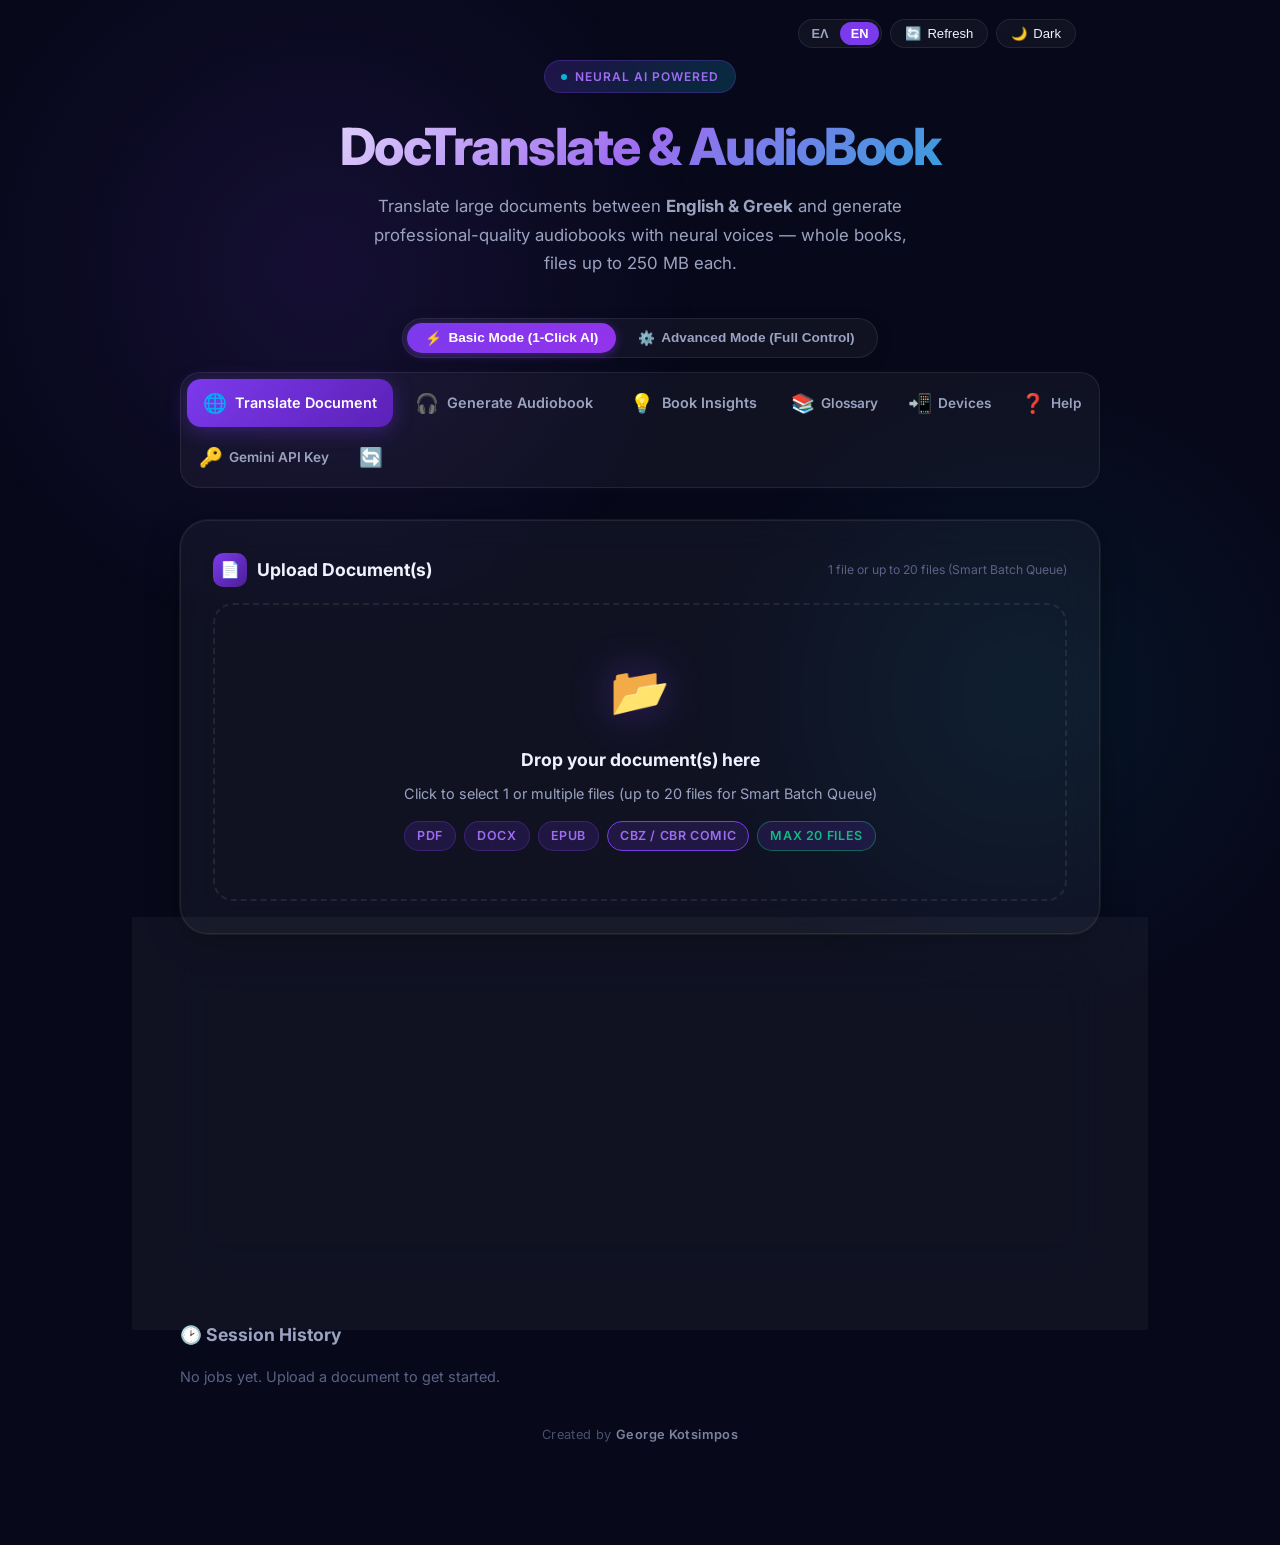
==== frontend/index.html @ 4b9e2f2c "Comics: CBZ/EPUB pages at their scan's own size, so downloads finish A comic's CBZ and EPUB rendered" ====
<!DOCTYPE html>
<html lang="en">
<head>
  <meta charset="UTF-8" />
  <meta name="viewport" content="width=device-width, initial-scale=1.0" />
  <meta name="description" content="Translate PDF, DOCX, and EPUB documents between English and Greek, and generate professional audiobooks with neural AI voices." />
  <title>DocTranslate & AudioBook — English ↔ Greek Document Processor</title>
  <meta http-equiv="Cache-Control" content="no-cache, no-store, must-revalidate" />
  <meta http-equiv="Pragma" content="no-cache" />
  <meta http-equiv="Expires" content="0" />
  <link rel="stylesheet" href="style.css?v=2.17.0" />
  <script src="i18n.js?v=1.8.0"></script>
  <script src="theme.js?v=1.0.0"></script>
  <!-- App icon: SVG for Chrome/Firefox/Edge, PNG/ICO for Safari, apple-touch-icon for the iPhone/iPad home screen -->
  <link rel="icon" href="favicon.ico" sizes="48x48" />
  <link rel="icon" href="icon.svg" type="image/svg+xml" />
  <link rel="icon" href="icon-32.png" type="image/png" sizes="32x32" />
  <link rel="apple-touch-icon" href="apple-touch-icon.png" sizes="180x180" />
  <link rel="manifest" href="manifest.json" />
  <meta name="apple-mobile-web-app-title" content="BookApp" />
  <meta name="application-name" content="BookApp" />
  <meta name="theme-color" content="#7c3aed" />
</head>
<body>

<div class="app-wrapper">

  <!-- ── Signed-in user (only with user accounts, BOOKAPP_AUTH=1) ── -->
  <div class="auth-bar auth-only" id="auth-bar">
    <button type="button" class="theme-toggle-btn" id="auth-account-btn" onclick="openAccountModal()" title="Ο λογαριασμός μου · αλλαγή κωδικού">
      👤 <span id="auth-user-label"></span> <span class="auth-pill" id="auth-role-badge"></span>
    </button>
    <button type="button" class="theme-toggle-btn auth-admin-only" id="auth-users-btn" onclick="openUsersModal()" title="Διαχείριση χρηστών">👥 Χρήστες</button>
    <button type="button" class="theme-toggle-btn" id="auth-logout-btn" onclick="logoutAccount()" title="Αποσύνδεση">🚪 Αποσύνδεση</button>
  </div>

  <!-- ── Hero ── -->
  <header class="hero animate-in" style="position:relative">
    <div style="position:absolute; top:1.2rem; right:1.5rem; display:flex; gap:0.5rem; align-items:center;">
      <div class="lang-switch" role="group" aria-label="Γλώσσα / Language" translate="no">
        <button type="button" data-ui-lang="el" onclick="setUiLanguage('el')" title="Ελληνικά">ΕΛ</button>
        <button type="button" data-ui-lang="en" onclick="setUiLanguage('en')" title="English">EN</button>
      </div>
      <button id="refresh-page-btn" class="theme-toggle-btn" onclick="refreshPageApp()" title="Ανανέωση Σελίδας & Δεδομένων (Refresh)" aria-label="Refresh Page">
        <span id="refresh-icon">🔄</span> <span id="refresh-label">Refresh</span>
      </button>
      <button id="theme-toggle-btn" class="theme-toggle-btn" onclick="toggleTheme()" title="Εναλλαγή Dark / Light Mode" aria-label="Toggle Theme">
        <span id="theme-icon">🌙</span> <span id="theme-label">Theme</span>
      </button>
    </div>
    <div class="hero-badge">
      <span class="hero-badge-dot"></span>
      Neural AI Powered
    </div>
    <h1>DocTranslate &amp; AudioBook</h1>
    <p>Translate large documents between <strong>English &amp; Greek</strong> and generate professional-quality audiobooks with neural voices — whole books, files up to 250 MB each.</p>
  </header>

  <!-- ── Global Mode Switcher: Basic vs Advanced ── -->
  <div style="display:flex; justify-content:center; align-items:center; margin-bottom:14px">
    <div class="mode-toggle-pill" id="mode-toggle-container">
      <button type="button" class="mode-toggle-btn active" id="btn-mode-basic" onclick="setAppMode('basic')" title="Απλή Λειτουργία (1-Click AI Magic)">
        ⚡ <span>Basic Mode (1-Click AI)</span>
      </button>
      <button type="button" class="mode-toggle-btn" id="btn-mode-advanced" onclick="setAppMode('advanced')" title="Προχωρημένη Λειτουργία (Πλήρεις Ρυθμίσεις &amp; Έλεγχος)">
        ⚙️ <span>Advanced Mode (Πλήρης Έλεγχος)</span>
      </button>
    </div>
  </div>

  <!-- ── Tabs ── -->
  <nav class="tab-nav" role="tablist" aria-label="Main navigation">
    <button class="tab-btn active" role="tab" aria-selected="true" aria-controls="tab-translate" id="btn-translate" onclick="switchTab('translate')">
      <span class="tab-icon">🌐</span>
      <span class="tab-label">Translate Document</span>
    </button>
    <button class="tab-btn" role="tab" aria-selected="false" aria-controls="tab-audiobook" id="btn-audiobook" onclick="switchTab('audiobook')">
      <span class="tab-icon">🎧</span>
      <span class="tab-label">Generate Audiobook</span>
    </button>
    <button class="tab-btn" role="tab" aria-selected="false" aria-controls="tab-insights" id="btn-insights" onclick="switchTab('insights')">
      <span class="tab-icon">💡</span>
      <span class="tab-label">Book Insights</span>
    </button>
    <button class="tab-btn tab-btn-tool" id="btn-glossary" onclick="openGlossaryModal()" title="Γλωσσάρι (Glossary)" style="margin-left:auto">
      <span class="tab-icon">📚</span>
      <span class="tab-label">Glossary (Γλωσσάρι)</span>
    </button>
    <button class="tab-btn tab-btn-tool" id="btn-devices" onclick="openDevicesModal()" title="Κατάλογος για εφαρμογές e-reader (OPDS)">
      <span class="tab-icon">📲</span>
      <span class="tab-label">Συσκευές</span>
    </button>
    <button class="tab-btn tab-btn-tool" id="btn-help" onclick="openHelpModal()" title="Οδηγός &amp; συχνές ερωτήσεις">
      <span class="tab-icon">❓</span>
      <span class="tab-label">Βοήθεια</span>
    </button>
    <button class="tab-btn tab-btn-tool auth-admin-only" id="btn-settings" onclick="openApiKeyModal()" title="Ρυθμίσεις & Gemini API Key">
      <span class="tab-icon">🔑</span>
      <span class="tab-label">Gemini API Key</span>
      <span id="nav-gemini-quota-badge" style="display:none; font-size:0.72rem; padding:2px 7px; border-radius:10px; font-weight:600; margin-left:6px"></span>
    </button>
    <button class="tab-btn tab-btn-tool tab-btn-icon-only" id="btn-nav-refresh" onclick="refreshPageApp()" title="Ανανέωση Σελίδας (Refresh)" aria-label="Ανανέωση σελίδας">
      <span class="tab-icon" id="nav-refresh-icon">🔄</span>
      <span class="tab-label">Refresh</span>
    </button>
  </nav>

  <!-- ════════════════════════════════════
       TAB 1: TRANSLATE
       ════════════════════════════════════ -->
  <section id="tab-translate" class="tab-content active" role="tabpanel" aria-labelledby="btn-translate">

    <!-- Global Gemini Quota Banner on Initial Page -->
    <div id="home-gemini-quota-banner" style="display:none; margin-bottom:16px; padding:12px 18px; background:rgba(245,158,11,0.14); border:1.5px solid rgba(245,158,11,0.65); border-radius:12px; font-size:0.88rem; color:var(--text-primary); line-height:1.45; box-shadow:0 3px 12px rgba(245,158,11,0.12)">
      <div style="display:flex; justify-content:space-between; align-items:center; flex-wrap:wrap; gap:10px">
        <div style="display:flex; align-items:center; gap:10px">
          <span style="font-size:1.35rem">⚠️</span>
          <div>
            <strong>Ημερήσιο Όριο Google Gemini (Free Tier Quota):</strong>
            <span id="home-gemini-quota-text">Εξαντλήθηκε το ημερήσιο όριο χρήσης.</span>
          </div>
        </div>
        <button type="button" class="btn btn-sm btn-outline" onclick="openApiKeyModal()" style="border-color:var(--amber); color:var(--amber); font-weight:600; white-space:nowrap; padding:5px 12px">
          🔑 Αλλαγή API Key
        </button>
      </div>
    </div>

    <!-- Smart Resume Banner for Incomplete / Checkpointed Jobs -->
    <div id="smart-resume-banner" style="display:none; margin-bottom:16px; padding:12px 18px; background:linear-gradient(135deg, rgba(16,185,129,0.12), rgba(124,58,237,0.10)); border:1.5px solid var(--emerald); border-radius:12px; font-size:0.88rem; color:var(--text-primary); line-height:1.45; box-shadow:0 3px 12px rgba(16,185,129,0.15)">
      <div style="display:flex; justify-content:space-between; align-items:center; flex-wrap:wrap; gap:10px">
        <div style="display:flex; align-items:center; gap:10px">
          <span style="font-size:1.35rem">📌</span>
          <div>
            <strong>Ημιτελής Εργασία σε Checkpoint:</strong>
            <span id="smart-resume-text">Βρέθηκε εργασία έτοιμη για άμεση συνέχιση.</span>
          </div>
        </div>
        <div style="display:flex; gap:8px; align-items:center">
          <button type="button" class="btn btn-sm btn-primary" id="smart-resume-btn" onclick="executeSmartResume()" style="background:var(--emerald); border:none; font-weight:600; padding:6px 14px; box-shadow:0 2px 8px rgba(16,185,129,0.3)">
            ▶️ Συνέχιση ΤΩΡΑ
          </button>
          <button type="button" class="btn btn-sm btn-icon" onclick="dismissSmartResume()" title="Παράβλεψη" style="opacity:0.7">
            ✕
          </button>
        </div>
      </div>
    </div>

    <!-- Unified Upload & Smart Batch Queue Card -->
    <div class="card animate-in" id="tr-upload-card"
         ondragover="handleDragOver(event, 'tr-upload-card')"
         ondragleave="handleDragLeave(event, 'tr-upload-card')"
         ondrop="handleDrop(event, 'tr-file-input', 'tr')">
      <div style="display:flex; justify-content:space-between; align-items:center; flex-wrap:wrap; gap:8px; margin-bottom:16px">
        <div class="card-title" style="margin:0">
          <span class="card-title-icon">📄</span>
          Upload Document(s)
          <span id="tr-queue-counter" style="display:none; font-size:0.78rem; font-weight:600; padding:3px 10px; border-radius:20px; background:rgba(124,58,237,0.15); color:var(--violet-light); margin-left:8px">0 / 20</span>
        </div>
        <span style="font-size:0.76rem; color:var(--text-muted)">1 αρχείο ή έως 20 αρχεία (Smart Batch Queue)</span>
      </div>

      <div class="upload-zone" id="tr-upload-zone"
           onclick="document.getElementById('tr-file-input').click()"
           role="button" tabindex="0"
           aria-label="Upload one or multiple documents for translation">
        <span class="upload-icon">📂</span>
        <h3>Drop your document(s) here</h3>
        <p>Click to select 1 or multiple files (up to 20 files for Smart Batch Queue)</p>
        <div class="file-types">
          <span class="file-badge">PDF</span>
          <span class="file-badge">DOCX</span>
          <span class="file-badge">EPUB</span>
          <span class="file-badge" style="border-color:var(--violet, #7c3aed); color:var(--violet-light, #a78bfa)">CBZ / CBR COMIC</span>
          <span class="file-badge" style="border-color:rgba(16,185,129,0.45); color:var(--emerald)">MAX 20 FILES</span>
        </div>
        <input type="file" id="tr-file-input" accept=".pdf,.docx,.epub,.cbz,.cbr,.zip" multiple hidden onchange="handleFileSelect(event, 'tr')" />
      </div>

      <div class="selected-file" id="tr-selected-file">
        <span class="file-icon-large" id="tr-file-icon">📄</span>
        <div class="file-info">
          <div class="file-info-name" id="tr-file-name" translate="no">filename.pdf</div>
          <div class="file-info-meta" id="tr-file-meta">Loading...</div>
          <div class="upload-bar" id="tr-upload-bar" style="display:none" role="progressbar" aria-label="Ανέβασμα αρχείου" aria-valuemin="0" aria-valuemax="100"><div class="progress-bar-fill" id="tr-upload-bar-fill" style="width:0%"></div></div>
        </div>
        <button type="button" class="btn-sm btn-outline" id="btn-single-add-more" onclick="document.getElementById('tr-file-input').click()" title="Προσθέστε κι άλλα αρχεία για μαζική μετάφραση (έως 20)" style="border-color:rgba(16,185,129,0.45); color:var(--emerald); white-space:nowrap">
          ➕ Add More
        </button>
        <button class="remove-file-btn" onclick="removeFile('tr')" aria-label="Remove file">✕</button>
      </div>
      <div id="tr-genre-hint" class="genre-badge-hint" style="display:none"></div>
      <div id="tr-scan-choice" class="scan-choice" style="display:none">
        <div class="scan-choice-title">🖨️ Σκαναρισμένο PDF (μόνο εικόνες σελίδων). Τι περιέχει;</div>
        <div class="scan-choice-options" role="radiogroup" aria-label="Τι περιέχει το σκαναρισμένο PDF">
          <button type="button" class="format-btn" id="scan-kind-book" role="radio" aria-checked="false" onclick="chooseScanKind('book')">
            <span class="format-icon">📖</span>
            <span class="format-label">Βιβλίο</span>
            <span class="format-desc">Πρώτα διαβάζεται το κείμενο, μετά μεταφράζεται</span>
          </button>
          <button type="button" class="format-btn" id="scan-kind-comic" role="radio" aria-checked="false" onclick="chooseScanKind('comic')">
            <span class="format-icon">🎨</span>
            <span class="format-label">Κόμικ</span>
            <span class="format-desc">Η μετάφραση γράφεται πάνω στις σελίδες</span>
          </button>
        </div>
        <div class="scan-choice-hint" id="tr-scan-hint-book">Το Gemini Vision διαβάζει κάθε σελίδα μία φορά (1 αίτημα ανά σελίδα, σε ελαφρύ μοντέλο) και μετά το κείμενο μεταφράζεται όπως ενός ψηφιακού βιβλίου. Το κείμενο που διαβάστηκε χρησιμεύει και για ηχοβιβλίο και Book Insights. Χρειάζεται κλειδί Gemini.</div>
        <div class="scan-choice-hint" id="tr-scan-hint-comic">Το Gemini Vision διαβάζει τα μπαλόνια κάθε σελίδας και η μετάφραση γράφεται πάνω στην εικόνα. Χρειάζεται κλειδί Gemini.</div>
      </div>
      <div id="tr-batch-upload" class="batch-upload-status" style="display:none" aria-live="polite">
        <div class="file-info-meta" id="tr-batch-upload-text"></div>
        <div class="upload-bar" role="progressbar" aria-label="Ανέβασμα αρχείων" aria-valuemin="0" aria-valuemax="100"><div class="progress-bar-fill" id="tr-batch-upload-fill" style="width:0%"></div></div>
      </div>

      <!-- Embedded Smart Batch Queue (shown automatically when 2+ files are selected or queue has items) -->
      <div id="tr-queue-card" style="display:none; margin-top:4px; padding-top:4px">
        <div id="queue-quota-warning-banner" style="display:none; margin-bottom:12px; padding:12px 16px; background:rgba(245,158,11,0.14); border:1.5px solid rgba(245,158,11,0.6); border-radius:10px; font-size:0.86rem; color:var(--text-primary); line-height:1.45; box-shadow:0 2px 8px rgba(245,158,11,0.1)">
          <div style="display:flex; justify-content:space-between; align-items:center; flex-wrap:wrap; gap:8px">
            <div>
              <span style="font-size:1.1rem; margin-right:4px">⚠️</span>
              <strong>Ημερήσιο Όριο Gemini (Free Tier):</strong>
              <span id="queue-quota-warning-text"></span>
            </div>
            <button type="button" class="btn btn-sm btn-outline" onclick="openApiKeyModal()" style="border-color:var(--amber); color:var(--amber); white-space:nowrap; padding:4px 10px; font-size:0.8rem">
              🔑 Αλλαγή API Key
            </button>
          </div>
        </div>
        <div style="display:flex; justify-content:space-between; align-items:center; flex-wrap:wrap; gap:10px; margin-bottom:10px; padding:8px 12px; background:rgba(124,58,237,0.08); border:1px solid rgba(124,58,237,0.25); border-radius:10px">
          <div style="font-size:0.82rem; color:var(--text-secondary)">
            📋 <strong>Smart Batch Queue:</strong> Οι ρυθμίσεις από κάτω εφαρμόζονται σε όλα τα αρχεία σε αναμονή (με αυτόματη προστασία για Comics).
          </div>
          <label style="display:inline-flex; align-items:center; gap:8px; cursor:pointer; font-size:0.82rem; color:var(--text-primary); white-space:nowrap">
            <input type="checkbox" id="queue-auto-start-toggle" onchange="toggleQueueAutoStart()" style="width:15px; height:15px; accent-color:var(--emerald)" />
            <span>⚡ Auto-Start</span>
          </label>
          <div id="queue-auto-start-note" class="queue-auto-start-note" style="display:none">
            🔒 <strong>Το Auto-Start είναι κλειδωμένο</strong>, επειδή η ουρά έχει μαζί βιβλία και comics: ελέγξτε τις ρυθμίσεις από κάτω και πατήστε <strong>▶️ Start Batch Translation</strong>.
          </div>
        </div>

        <div id="tr-queue-list" class="queue-list"></div>

        <div style="display:flex; gap:10px; margin-top:14px; flex-wrap:wrap; align-items:center">
          <button type="button" class="btn btn-secondary" id="btn-queue-pause" onclick="pauseBatchQueue()" style="display:none; padding:10px 16px; font-size:0.88rem; border-color:var(--amber); color:var(--amber)">
            ⏸️ Pause Queue
          </button>
          <button type="button" class="btn btn-secondary" id="btn-queue-add-more" onclick="document.getElementById('tr-file-input').click()" style="padding:10px 16px; font-size:0.88rem">
            ➕ Add More Files
          </button>
          <a class="btn btn-secondary" id="btn-queue-download-all" href="#" aria-disabled="true" tabindex="-1" onclick="if (this.getAttribute('aria-disabled') === 'true') { event.preventDefault(); return false; }" style="display:none; padding:10px 16px; font-size:0.88rem; border-color:var(--emerald); color:var(--emerald); text-decoration:none">
            📦 Download All (ZIP)
          </a>
          <button type="button" class="btn btn-secondary" id="btn-queue-clear" onclick="clearBatchQueue()" style="margin-left:auto; padding:10px 14px; font-size:0.85rem; color:var(--rose); border-color:rgba(244,63,94,0.35)">
            🗑️ Clear Queue
          </button>
        </div>
      </div>
    </div>

    <!-- Options Card -->
    <div class="card animate-in">
      <div class="card-title">
        <span class="card-title-icon">⚙️</span>
        Translation Settings
      </div>

      <!-- Basic Mode AI Assistant Badge / Quick Banner -->
      <div id="tr-basic-helper-card" class="mode-basic-only" style="margin-bottom:16px; padding:14px 18px; background:linear-gradient(135deg, rgba(124,58,237,0.12), rgba(16,185,129,0.08)); border:1.5px solid rgba(124,58,237,0.35); border-radius:12px; font-size:0.88rem; line-height:1.5">
        <div style="display:flex; align-items:center; gap:10px; margin-bottom:6px">
          <span style="font-size:1.3rem">⚡</span>
          <strong style="color:var(--text-primary); font-size:0.95rem">Απλή Λειτουργία (1-Click AI Translation)</strong>
        </div>
        <div style="color:var(--text-secondary); font-size:0.84rem">
          • <strong>Αυτόματη Ανίχνευση:</strong> Αγγλικά ⇄ Ελληνικά, αυτόματο ταίριασμα μορφής (PDF, DOCX, EPUB, Comic).<br/>
          • <strong>Ενεργό AI:</strong> Αυτόματη λογοτεχνική επιμέλεια ροής &amp; διαλόγων με το Multi-Key Pool (έως 8 κλειδιά).<br/>
          • <strong>1-Click Έναρξη:</strong> Απλά ανεβάστε το αρχείο σας και πατήστε το κουμπί!
        </div>
      </div>

      <div class="form-group mode-advanced-only">
        <label class="form-label">Translation Direction</label>
        <div class="lang-direction">
          <div class="lang-chip" id="tr-source-display">🇬🇧 English</div>
          <button class="lang-swap-btn" onclick="swapLangs()" title="Swap languages" aria-label="Swap source and target languages">⇄</button>
          <div class="lang-chip" id="tr-target-display">🇬🇷 Greek</div>
        </div>
        <input type="hidden" id="tr-source-lang" value="english" />
        <input type="hidden" id="tr-target-lang" value="greek" />
      </div>

      <div class="form-group mode-advanced-only">
        <label class="form-label" style="display:flex; justify-content:space-between; align-items:center">
          <span>Output Format</span>
          <span id="tr-format-badge-note" style="font-size:0.75rem; color:var(--text-muted); text-transform:none; font-weight:normal"></span>
        </label>
        <div class="format-selector" id="tr-format-selector">
          <button class="format-btn active" data-format="txt" onclick="selectFormat('txt', this, true)" id="fmt-txt">
            <span class="format-icon">📄</span>
            <span class="format-label">TXT</span>
            <span class="format-desc">Plain text</span>
          </button>
          <button class="format-btn" data-format="docx" onclick="selectFormat('docx', this, true)" id="fmt-docx">
            <span class="format-icon">📘</span>
            <span class="format-label">DOCX</span>
            <span class="format-desc">Word document</span>
          </button>
          <button class="format-btn" data-format="pdf" onclick="selectFormat('pdf', this, true)" id="fmt-pdf">
            <span class="format-icon">📕</span>
            <span class="format-label">PDF</span>
            <span class="format-desc">PDF file</span>
          </button>
          <button class="format-btn" data-format="epub" onclick="selectFormat('epub', this, true)" id="fmt-epub">
            <span class="format-icon">📗</span>
            <span class="format-label">EPUB</span>
            <span class="format-desc">E-book</span>
          </button>
          <button class="format-btn" data-format="cbz" onclick="selectFormat('cbz', this, true)" id="fmt-cbz">
            <span class="format-icon">📦</span>
            <span class="format-label">CBZ</span>
            <span class="format-desc">Comic Archive</span>
          </button>
          <button class="format-btn" data-format="cbr" onclick="selectFormat('cbr', this, true)" id="fmt-cbr">
            <span class="format-icon">🗂️</span>
            <span class="format-label">CBR</span>
            <span class="format-desc">Comic (RAR)</span>
          </button>
        </div>
        <div id="comic-format-hint" style="display:none; font-size:0.8rem; color:var(--amber); margin-top:8px; padding:8px 12px; background:rgba(245,158,11,0.08); border:1px solid rgba(245,158,11,0.25); border-radius:6px; align-items:center; gap:8px">
          <span>💡 <strong>Graphic Novel mode:</strong> Τα formats TXT &amp; DOCX είναι απενεργοποιημένα επειδή διατηρούνται ανέπαφες οι εικόνες και τα μπαλόνια. Επιλέξτε <strong>PDF, CBZ, CBR ή EPUB</strong>.</span>
        </div>
        <input type="hidden" id="tr-output-format" value="pdf" />
      </div>

      <div class="form-group mode-advanced-only">
        <label class="form-label">Document Layout Style</label>
        <div class="format-selector" id="tr-layout-selector" style="grid-template-columns: repeat(3, 1fr)">
          <button class="format-btn active" data-layout="standard" onclick="selectLayout('standard', this)" id="layout-standard">
            <span class="format-icon">📄</span>
            <span class="format-label">Standard / Έγγραφο</span>
            <span class="format-desc">A4 · Διατήρηση σελίδων</span>
          </button>
          <button class="format-btn" data-layout="literature" onclick="selectLayout('literature', this)" id="layout-literature">
            <span class="format-icon">📚</span>
            <span class="format-label">Λογοτεχνικό / E-Reader</span>
            <span class="format-desc">Κεφάλαια, Εσοχές, Serif</span>
          </button>
          <button class="format-btn" data-layout="comic" onclick="selectLayout('comic', this)" id="layout-comic">
            <span class="format-icon">🎨</span>
            <span class="format-label">Graphic Novel / Comic</span>
            <span class="format-desc">Εικόνες αναλλοίωτες · Μπαλόνια</span>
          </button>
        </div>
        <input type="hidden" id="tr-layout-mode" value="standard" />
      </div>

      <div class="form-group mode-advanced-only" id="tr-reading-dir-group" style="display:none; margin-top:8px">
        <label class="form-label">Reading Direction (Φορά Ανάγνωσης Graphic Novel / Manga)</label>
        <div style="display:flex; gap:16px; margin-top:4px">
          <label style="display:flex; align-items:center; gap:8px; cursor:pointer; font-size:0.88rem">
            <input type="radio" name="tr-reading-dir" value="ltr" checked /> Standard (Left-to-Right ➡️)
          </label>
          <label style="display:flex; align-items:center; gap:8px; cursor:pointer; font-size:0.88rem">
            <input type="radio" name="tr-reading-dir" value="rtl" /> Manga (Right-to-Left ⬅️)
          </label>
        </div>
      </div>

      <!-- Book Cover Image Section -->
      <div class="form-group mode-advanced-only" id="tr-cover-group" style="display:none; margin-top:14px; padding:12px; background:rgba(255,255,255,0.02); border:1px dashed var(--border); border-radius:10px">
        <div style="display:flex; align-items:center; justify-content:space-between; margin-bottom:8px">
          <label class="form-label" style="margin:0; display:flex; align-items:center; gap:6px">
            🎨 <span>Εξώφυλλο Βιβλίου (Book Cover Image)</span>
          </label>
          <span style="font-size:0.75rem; color:var(--text-muted)">PDF / EPUB / DOCX</span>
        </div>
        <div id="tr-cover-preview-box" style="display:flex; align-items:center; gap:12px">
          <div id="tr-cover-thumb-container" style="display:none; position:relative">
            <img id="tr-cover-thumb" src="" alt="Cover thumbnail" style="width:54px; height:76px; object-fit:cover; border-radius:4px; box-shadow:0 2px 8px rgba(0,0,0,0.5); border:1px solid var(--border)" />
          </div>
          <div style="flex:1">
            <div id="tr-cover-status" style="font-size:0.85rem; color:var(--text-muted); margin-bottom:6px">
              Δεν έχει οριστεί εξώφυλλο. Μπορείτε να ανεβάσετε οποιαδήποτε εικόνα (JPG, PNG, WebP).
            </div>
            <div style="display:flex; gap:8px; flex-wrap:wrap">
              <button type="button" class="btn-sm btn-outline" onclick="document.getElementById('tr-cover-input').click()" style="display:inline-flex; align-items:center; gap:6px">
                📷 Ανέβασμα Εξωφύλλου (Upload Cover)
              </button>
              <button type="button" class="btn-sm btn-outline" id="tr-cover-remove-btn" onclick="removeCoverImage()" style="display:none; color:var(--rose)">
                ✕ Αφαίρεση (Remove)
              </button>
            </div>
          </div>
        </div>
        <input type="file" id="tr-cover-input" accept="image/jpeg,image/png,image/webp" hidden onchange="handleCoverUpload(event)" />
      </div>

      <div class="form-group mode-advanced-only" style="margin-top:14px">
        <label style="display:flex; align-items:center; gap:10px; cursor:pointer; flex-wrap:wrap">
          <input type="checkbox" id="tr-ai-polish" onchange="onAiPolishToggle()" style="width:18px;height:18px;accent-color:var(--violet)" />
          <span style="font-size:0.9rem">✨ <strong>AI Polish (Gemini)</strong> — Επιμέλεια λογοτεχνικής ροής & διαλόγων μπαλονιών</span>
          <span id="tr-ai-polish-quota-tag" style="display:none; color:var(--amber); font-size:0.78rem; font-weight:600; padding:2px 8px; border-radius:6px; background:rgba(245,158,11,0.15); border:1px solid rgba(245,158,11,0.4)">⚠️ Όριο Quota</span>
        </label>
        <span style="font-size:0.75rem; color:var(--text-muted); margin-left:28px; display:block; margin-top:2px">
          Στα Graphic Novels / Comics βελτιστοποιεί τις ατάκες ώστε να χωρούν στα μπαλόνια με φυσικό, ζωντανό προφορικό λόγο.
        </span>
      </div>

      <div class="form-group mode-advanced-only" style="margin-top:10px">
        <label style="display:flex; align-items:center; gap:10px; cursor:pointer; flex-wrap:wrap">
          <input type="checkbox" id="tr-max-quality" onchange="onMaxQualityToggle()" style="width:18px;height:18px;accent-color:var(--violet)" />
          <span style="font-size:0.9rem">🏆 <strong>Μέγιστη ποιότητα</strong> — 2ο πέρασμα AI: αναθεώρηση της μετάφρασης με το πρωτότυπο</span>
        </label>
        <span style="font-size:0.75rem; color:var(--text-muted); margin-left:28px; display:block; margin-top:2px">
          Όπως ο δεύτερος επιμελητής σε εκδοτικό οίκο: συγκρίνει κάθε πρόταση με το πρωτότυπο και διορθώνει λάθη νοήματος, παραλείψεις, συμφωνίες και λεξιλόγιο. Απαιτεί AI Polish.
        </span>
        <div id="tr-max-quality-warning" role="alert" style="display:none; margin:8px 0 0 28px; padding:10px 12px; background:rgba(245,158,11,0.14); border:1.5px solid rgba(245,158,11,0.6); border-radius:10px; font-size:0.8rem; line-height:1.45"></div>
      </div>

      <div class="form-group mode-advanced-only" style="margin-top:10px">
        <label style="display:flex; align-items:center; gap:10px; cursor:pointer; flex-wrap:wrap">
          <input type="checkbox" id="tr-final-refinement" class="final-refinement-toggle" checked onchange="setFinalRefinementEnabled(this.checked)" style="width:18px;height:18px;accent-color:var(--emerald)" />
          <span style="font-size:0.9rem">🔍 <strong>Τελικός Αυτόματος Έλεγχος Ποιότητας</strong> — Final Output Refinement</span>
        </label>
        <span style="font-size:0.75rem; color:var(--text-muted); margin-left:28px; display:block; margin-top:2px">
          Τοπικός έλεγχος &amp; ασφαλείς διορθώσεις στο τέλος κάθε μετάφρασης/ηχητικού βιβλίου (χωρίς κατανάλωση API).
        </span>
      </div>


      <!-- Gemini Quota Limit Behavior Option -->
      <div class="form-group mode-advanced-only" style="margin-top:12px; padding:12px 14px; background:rgba(255,255,255,0.02); border:1.5px solid var(--border); border-radius:10px">
        <label class="form-label" style="display:flex; justify-content:space-between; align-items:center; margin-bottom:8px">
          <span>⚡ Σε εξάντληση ορίου Gemini (On Quota Limit)</span>
          <span style="font-size:0.75rem; color:var(--text-muted)">Προεπιλογή: Αναμονή για επαναφορά (χωρίς API Key: Δωρεάν Μοντέλο)</span>
        </label>
        <div style="display:flex; gap:16px; flex-wrap:wrap">
          <label style="display:flex; align-items:center; gap:8px; cursor:pointer; font-size:0.86rem">
            <input type="radio" name="tr-quota-behavior" value="wait" checked onchange="onQuotaBehaviorChange('tr')" />
            <span>⏳ <strong>Αναμονή για επαναφορά (Wait for Reset)</strong></span>
          </label>
          <label style="display:flex; align-items:center; gap:8px; cursor:pointer; font-size:0.86rem">
            <input type="radio" name="tr-quota-behavior" value="fallback" onchange="onQuotaBehaviorChange('tr')" />
            <span>🔄 <strong>Αυτόματη μετάβαση σε Δωρεάν Μοντέλο (Auto-Fallback)</strong></span>
          </label>
        </div>
        <div id="tr-quota-behavior-desc" style="font-size:0.75rem; color:var(--text-muted); margin-top:6px; line-height:1.4">
          ⏳ <em>Αναμονή:</em> Εάν εξαντληθεί το ημερήσιο όριο, η εργασία σταματά με ασφάλεια στο checkpoint και περιμένει τον ζωντανό χρονοδιακόπτη ή νέο API Key (διατηρεί 100% την ποιότητα Gemini).
        </div>
      </div>

      <div class="info-box mode-advanced-only">
        <span class="info-box-icon">ℹ️</span>
        <span>Free translation tries Google, then MyMemory (a small daily limit). Google often refuses: a free Gemini key is then needed and used automatically. Large documents (500+ pages) may take 10–60+ minutes. Progress is shown in real time.</span>
      </div>

      <div id="tr-estimate" class="estimate-line" style="display:none" aria-live="polite"></div>

      <div id="tr-sample-row" class="sample-row" style="display:none">
        <span class="sample-title">🧪 Δείγμα πρώτα:</span>
        <label class="sample-field"><span id="tr-sample-unit">σελίδες</span>
          <input type="number" id="tr-sample-from" class="sample-input" min="1" value="1" inputmode="numeric" aria-label="Πρώτη σελίδα του δείγματος" onchange="onSampleRangeChange()" />
        </label>
        <label class="sample-field">έως
          <input type="number" id="tr-sample-to" class="sample-input" min="1" value="10" inputmode="numeric" aria-label="Τελευταία σελίδα του δείγματος" onchange="onSampleRangeChange()" />
        </label>
        <button type="button" class="btn-sm btn-outline" id="tr-sample-btn" onclick="startSampleTranslation()" disabled>🧪 Μετάφραση δείγματος</button>
        <span class="sample-hint">Μεταφράζονται μόνο αυτές οι σελίδες, για να δείτε ύφος και ποιότητα πριν από ολόκληρο το βιβλίο.</span>
      </div>

      <div style="display:flex; gap:12px; margin-top:16px; flex-wrap:wrap">
        <button class="btn btn-primary" id="tr-start-btn" onclick="startTranslation()" disabled style="flex:1; min-width:190px">
          🌐 Start Translation
        </button>
        <button class="btn btn-secondary mode-advanced-only" id="tr-direct-polish-btn" onclick="openDirectPolishModal()" disabled style="flex:1; min-width:190px; border-color:var(--violet); color:var(--violet); font-weight:600; display:inline-flex; align-items:center; justify-content:center; gap:8px">
          ✨ AI Polish (Χωρίς Μετάφραση)
        </button>
      </div>
      <div class="mode-advanced-only" style="text-align:center; margin-top:12px">
        <button type="button" id="tr-direct-editor-btn" class="btn-text" onclick="openDirectEditor()" style="color:var(--text-secondary); font-size:0.85rem; text-decoration:underline; background:none; border:none; cursor:pointer">
          ✏️ Ή ανοίξτε τον Editor για επικόλληση / απευθείας έλεγχο κειμένου (Paste / Write Directly)
        </button>
      </div>
    </div>

    <!-- Progress Card -->
    <div class="card" id="tr-progress-card" style="display:none">
      <div class="card-title">
        <span class="card-title-icon">⏳</span>
        <span>Translation Progress</span>
        <span class="status-badge status-running" id="tr-status-badge" style="margin-left:auto">
          <span class="status-dot"></span> Running
        </span>
      </div>

      <div id="tr-quota-warning-banner" style="display:none; margin-bottom:14px; padding:12px 16px; background:rgba(245,158,11,0.14); border:1.5px solid rgba(245,158,11,0.6); border-radius:10px; font-size:0.86rem; color:var(--text-primary); line-height:1.45">
        <div>
          <span style="font-size:1.1rem; margin-right:4px">⚠️</span>
          <strong>Ημερήσιο Όριο Gemini (Free Tier):</strong>
          <span id="tr-quota-warning-text"></span>
        </div>
      </div>

      <div class="progress-header" style="display:flex; justify-content:space-between; align-items:center; flex-wrap:wrap; gap:8px">
        <div style="display:flex; align-items:center; gap:8px">
          <span class="progress-label" id="tr-progress-step">Starting...</span>
          <span id="tr-engine-badge" class="engine-pill engine-gemini" style="display:none">✨ Gemini Flash</span>
        </div>
        <div style="display:flex; align-items:center; gap:10px">
          <span id="tr-progress-eta" class="progress-eta" style="display:none"></span>
          <span class="progress-pct" id="tr-progress-pct">0%</span>
        </div>
      </div>
      <div class="progress-bar-track">
        <div class="progress-bar-fill shimmer" id="tr-progress-bar" style="width:0%"></div>
      </div>
      <p class="progress-step" id="tr-progress-detail"></p>
      <div style="display:flex; justify-content:space-between; align-items:center; flex-wrap:wrap; gap:10px; margin-top:14px">
        <div style="display:flex; gap:8px; align-items:center; flex-wrap:wrap">
          <button type="button" class="btn btn-sm btn-outline" id="tr-quota-key-btn" onclick="openApiKeyModal()" style="display:none; border-color:var(--amber); color:var(--amber); font-weight:600; padding:6px 12px">
            🔑 Αλλαγή API Key
          </button>
          <button type="button" class="btn btn-sm btn-primary" id="tr-resume-btn" onclick="resumeTranslation('tr')" style="display:none; background:var(--emerald, #10b981); border:none; font-weight:600; padding:6px 14px; box-shadow:0 2px 10px rgba(16,185,129,0.35)">
            ▶️ Συνέχιση Μετάφρασης (Resume)
          </button>
        </div>
        <button class="btn btn-secondary btn-sm" id="tr-cancel-btn" onclick="cancelJob('tr')" style="border-color:var(--rose, #f43f5e); color:var(--rose, #f43f5e); display:inline-flex; align-items:center; gap:6px">
          🛑 Cancel Translation
        </button>
      </div>
    </div>

    <!-- Result Card -->
    <div class="result-card" id="tr-result-card">
      <div style="font-size:3rem; margin-bottom:12px">✅</div>
      <h3>Translation Complete!</h3>
      <p id="tr-result-meta">Your document has been translated successfully.</p>
      <div id="tr-sample-done" class="sample-done" style="display:none">
        <span id="tr-sample-done-text"></span>
        <button type="button" class="btn-sm btn-primary" onclick="startFullAfterSample()">🌐 Μετάφραση ολόκληρου του βιβλίου</button>
      </div>
      <div id="tr-result-quota-notice" style="display:none; margin:12px auto; max-width:640px; padding:10px 16px; background:rgba(245,158,11,0.12); border:1px solid rgba(245,158,11,0.5); border-radius:10px; font-size:0.85rem; color:var(--text-primary); text-align:left; line-height:1.4">
        ⚠️ <strong>Ειδοποίηση Ορίου Gemini:</strong> <span id="tr-result-quota-text"></span>
      </div>
      <div style="display:flex; gap:12px; justify-content:center; flex-wrap:wrap; margin-top:16px; align-items:center">
        <a class="btn btn-download" href="#" onclick="downloadOutput('tr'); return false;" id="tr-download-btn">
          ⬇️ Download <span id="tr-format-label">PDF</span>
        </a>
        <div style="display:inline-flex; gap:6px; align-items:center; flex-wrap:wrap" id="tr-quick-download-formats">
          <button type="button" class="btn btn-outline" onclick="downloadOutput('tr', 'pdf')" title="Κατέβασμα ως PDF" style="font-size:0.82rem; padding:6px 12px; font-weight:600; border-color:rgba(239,68,68,0.4); color:var(--rose)">📄 PDF</button>
          <button type="button" class="btn btn-outline" onclick="downloadOutput('tr', 'docx')" title="Κατέβασμα ως Word DOCX" style="font-size:0.82rem; padding:6px 12px; font-weight:600; border-color:rgba(59,130,246,0.4); color:var(--blue)">📝 DOCX</button>
          <button type="button" class="btn btn-outline" onclick="downloadOutput('tr', 'epub')" title="Κατέβασμα ως EPUB e-book" style="font-size:0.82rem; padding:6px 12px; font-weight:600; border-color:rgba(16,185,129,0.4); color:var(--emerald)">📱 EPUB</button>
          <button type="button" class="btn btn-outline" onclick="downloadOutput('tr', 'txt')" title="Κατέβασμα ως Plain Text" style="font-size:0.82rem; padding:6px 12px; font-weight:600; border-color:rgba(124,58,237,0.4); color:var(--violet)">📃 TXT</button>
          <button type="button" class="btn btn-outline" id="tr-bilingual-btn" onclick="downloadBilingual()" title="Πρωτότυπο και μετάφραση μαζί, παράγραφο προς παράγραφο (PDF, DOCX ή EPUB)" style="font-size:0.82rem; padding:6px 12px; font-weight:600; border-color:rgba(245,158,11,0.5); color:var(--amber)">🔀 Δίγλωσσο</button>
        </div>
        <button class="btn btn-outline" onclick="copyTranslatedText()" id="tr-copy-btn" style="display:inline-flex; align-items:center; gap:8px; border-color:var(--violet); color:var(--violet); font-weight:600">
          📋 Αντιγραφή Κειμένου
        </button>
        <button class="btn btn-outline" onclick="openReaderModal()" id="tr-read-now-btn" style="display:inline-flex; align-items:center; gap:8px; border-color:var(--emerald); color:var(--emerald); font-weight:600">
          📖 Διαβάστε Τώρα (Reader)
        </button>
        <button class="btn btn-secondary" onclick="openEditor()" id="tr-edit-btn" style="display:inline-flex; align-items:center; gap:8px">
          ✏️ Review &amp; Edit (Έλεγχος)
        </button>
        <button class="btn btn-secondary" onclick="openAiPolishModal('polish')" id="tr-polish-btn" style="display:inline-flex; align-items:center; gap:8px; border-color:var(--violet)">
          ✨ AI Polish (Gemini)
        </button>
        <div class="audio-convert-group" style="display:inline-flex; align-items:center; gap:6px">
          <select id="tr-audio-lang" class="form-select-sm" aria-label="Audiobook language" title="Choose audiobook language">
            <option value="english">🇬🇧 English</option>
            <option value="greek">🇬🇷 Greek</option>
          </select>
          <button class="btn btn-secondary" onclick="sendToAudiobook()" id="tr-to-audio-btn" style="display:inline-flex; align-items:center; gap:8px">
            🎧 Convert to Audiobook
          </button>
        </div>
      </div>
    </div>

    <!-- Editor Card (Review & Edit Translation) -->
    <div class="card editor-card" id="tr-editor-card" style="display:none; margin-top:20px">
      <div class="editor-header">
        <div class="editor-title">
          <span class="card-title-icon">✏️</span>
          <span>Review &amp; Edit Translation (Έλεγχος &amp; Διόρθωση)</span>
        </div>
        <div class="editor-actions">
          <button class="btn-sm btn-outline" onclick="toggleFindReplace()" id="btn-toggle-find">🔍 Find &amp; Replace</button>
          <button class="btn-sm btn-ai" onclick="openAiPolishModal('polish')">✨ AI Polish</button>
          <button class="btn-sm btn-primary" onclick="saveEditorText()" id="btn-save-editor">💾 Save &amp; Update Files</button>
          <button class="btn-sm btn-icon" onclick="closeEditor()" title="Close Editor">✕</button>
        </div>
      </div>

      <!-- Find & Replace Toolbar -->
      <div class="find-replace-bar" id="find-replace-bar" style="display:none">
        <input type="text" id="find-input" class="form-input-sm" placeholder="Find text..." />
        <input type="text" id="replace-input" class="form-input-sm" placeholder="Replace with..." />
        <button class="btn-sm btn-outline" onclick="applyReplace(false)">Replace</button>
        <button class="btn-sm btn-primary" onclick="applyReplace(true)">Replace All</button>
      </div>

      <!-- Editor Panes -->
      <div class="editor-view-toggle">
        <div style="display:flex; gap:6px; align-items:center">
          <button class="view-btn active" id="btn-view-split" onclick="setEditorView('split')">Split View (Original ↔ Translation)</button>
          <button class="view-btn" id="btn-view-full" onclick="setEditorView('full')">Full Editor</button>
          <span class="editor-dirty-badge" id="editor-dirty-badge">● Unsaved</span>
        </div>
        <span class="editor-stats" id="editor-stats">0 words · 0 characters</span>
      </div>

      <div class="editor-grid" id="editor-grid">
        <div class="editor-pane" id="editor-orig-pane">
          <label class="editor-label">Original Document Text (Read-Only)</label>
          <textarea id="editor-original-text" class="editor-textarea" readonly placeholder="Original text will appear here..."></textarea>
        </div>
        <div class="editor-pane" id="editor-trans-pane">
          <label class="editor-label">Editable Translated Text (Επεξεργασία Μετάφρασης)</label>
          <textarea id="editor-translated-text" class="editor-textarea" oninput="markEditorDirty(); updateEditorStats()" placeholder="Translated text will appear here..."></textarea>
        </div>
      </div>
    </div>

    <!-- Error Card -->
    <div class="error-card" id="tr-error-card">
      <div style="display:flex; justify-content:space-between; align-items:flex-start; flex-wrap:wrap; gap:10px">
        <div style="flex:1; min-width:240px">
          ❌ <strong>Error:</strong> <span id="tr-error-msg"></span>
        </div>
        <div id="tr-error-quota-actions" style="display:none; gap:8px; align-items:center; flex-wrap:wrap">
          <button type="button" class="btn btn-sm btn-outline" onclick="openApiKeyModal()" style="border-color:var(--amber); color:var(--amber); font-weight:600; padding:4px 10px; font-size:0.8rem">
            🔑 Αλλαγή API Key
          </button>
          <button type="button" class="btn btn-sm btn-primary" id="tr-error-resume-btn" onclick="resumeTranslation('tr')" style="background:var(--emerald, #10b981); border:none; font-weight:600; padding:4px 12px; font-size:0.8rem; box-shadow:0 2px 8px rgba(16,185,129,0.3)">
            ▶️ Συνέχιση Μετάφρασης
          </button>
        </div>
      </div>
    </div>

  </section>

  <!-- ════════════════════════════════════
       TAB 2: AUDIOBOOK
       ════════════════════════════════════ -->
  <section id="tab-audiobook" class="tab-content" role="tabpanel" aria-labelledby="btn-audiobook">

    <!-- Upload Card -->
    <div class="card animate-in">
      <div class="card-title">
        <span class="card-title-icon">📄</span>
        Upload Document
      </div>

      <div class="upload-zone" id="ab-upload-zone"
           onclick="document.getElementById('ab-file-input').click()"
           ondragover="handleDragOver(event, 'ab-upload-zone')"
           ondragleave="handleDragLeave(event, 'ab-upload-zone')"
           ondrop="handleDrop(event, 'ab-file-input', 'ab')"
           role="button" tabindex="0"
           aria-label="Upload document for audiobook generation">
        <span class="upload-icon">🎙️</span>
        <h3>Drop your document here</h3>
        <p>or click to browse your files</p>
        <div class="file-types">
          <span class="file-badge">PDF</span>
          <span class="file-badge">DOCX</span>
          <span class="file-badge">EPUB</span>
        </div>
        <input type="file" id="ab-file-input" accept=".pdf,.docx,.epub" hidden onchange="handleFileSelect(event, 'ab')" />
      </div>

      <div class="selected-file" id="ab-selected-file">
        <span class="file-icon-large" id="ab-file-icon">📄</span>
        <div class="file-info">
          <div class="file-info-name" id="ab-file-name" translate="no">filename.pdf</div>
          <div class="file-info-meta" id="ab-file-meta">Loading...</div>
          <div class="upload-bar" id="ab-upload-bar" style="display:none" role="progressbar" aria-label="Ανέβασμα αρχείου" aria-valuemin="0" aria-valuemax="100"><div class="progress-bar-fill" id="ab-upload-bar-fill" style="width:0%"></div></div>
        </div>
        <button class="remove-file-btn" onclick="removeFile('ab')" aria-label="Remove file">✕</button>
      </div>
    </div>

    <!-- Options Card -->
    <div class="card animate-in">
      <div class="card-title">
        <span class="card-title-icon">⚙️</span>
        Audiobook Settings
      </div>

      <!-- Basic Mode AI Assistant Badge / Quick Banner -->
      <div id="ab-basic-helper-card" class="mode-basic-only" style="margin-bottom:16px; padding:14px 18px; background:linear-gradient(135deg, rgba(124,58,237,0.12), rgba(16,185,129,0.08)); border:1.5px solid rgba(124,58,237,0.35); border-radius:12px; font-size:0.88rem; line-height:1.5">
        <div style="display:flex; align-items:center; gap:10px; margin-bottom:6px">
          <span style="font-size:1.3rem">🎧</span>
          <strong style="color:var(--text-primary); font-size:0.95rem">Απλή Λειτουργία (1-Click AI Audiobook)</strong>
        </div>
        <div style="color:var(--text-secondary); font-size:0.84rem">
          • <strong>Προεπιλεγμένη Φωνή:</strong> 🇬🇷 Ελληνική Φυσική Φωνή <em>Νέστορας (Nestoras Neural)</em> σε ιδανική λογοτεχνική ροή.<br/>
          • <strong>Ενεργό AI Audio Polish:</strong> Αυτόματη βελτιστοποίηση κειμένου για ακρόαση και καθαρές φυσικές παύσεις.<br/>
          • <strong>1-Click Παραγωγή:</strong> Απλά ανεβάστε το αρχείο σας και πατήστε το κουμπί για άμεση δημιουργία MP3!
        </div>
      </div>

      <div class="form-group mode-advanced-only">
        <label class="form-label" for="ab-lang-select">Audio Language</label>
        <select class="form-select" id="ab-lang-select" onchange="updateVoices()">
          <option value="english">🇬🇧 English</option>
          <option value="greek">🇬🇷 Greek</option>
        </select>
      </div>

      <div class="form-group mode-advanced-only">
        <label class="form-label">Select Voice</label>
        <div class="voice-grid" id="ab-voice-grid">
          <!-- Populated by JS -->
        </div>
        <input type="hidden" id="ab-voice-selected" value="" />
        <div style="margin-top:10px; display:flex; gap:8px; align-items:center">
          <input type="text" id="ab-custom-preview-text" class="form-input" placeholder="🗣️ Προαιρετική φράση για δοκιμή φωνής (π.χ. απόσπασμα βιβλίου)..." style="font-size:0.82rem; padding:6px 12px; flex:1" />
          <button type="button" class="btn btn-secondary btn-sm" onclick="playActiveVoiceCustomPreview()" title="Ακρόαση της επιλεγμένης φωνής με αυτό το κείμενο" style="white-space:nowrap; padding:6px 12px; font-size:0.82rem">
            🔊 Δοκιμή Φωνής
          </button>
          <button type="button" class="btn btn-secondary btn-sm" id="ab-preview-stop-btn" onclick="stopVoicePreview()" title="Διακοπή της ακρόασης" aria-label="Διακοπή της ακρόασης" style="display:none; white-space:nowrap; padding:6px 12px; font-size:0.82rem">
            ⏹️ Διακοπή
          </button>
        </div>
      </div>

      <div class="form-group mode-advanced-only">
        <label class="form-label" for="ab-narration-style">Narration Style &amp; Pacing / Ύφος &amp; Ταχύτητα Εκφώνησης</label>
        <select class="form-select" id="ab-narration-style" onchange="onNarrationStyleChange()">
          <option value="literature:-12%" selected>📖 Literature / Book Flow (-12% speed, natural pauses)</option>
          <option value="poetry:-20%">🪶 Poetry &amp; Recitation (-20% speed, verse cadence &amp; calm pacing)</option>
          <option value="slow_pauses:-18%">🐢 Calm &amp; Expressive (-18% speed, relaxed pauses)</option>
          <option value="standard:+0%">🎙️ Natural Conversational (+0% speed, 1.0x standard)</option>
          <option value="standard:+15%">⚡ Brisk / Non-Fiction (+15% speed, 1.15x study)</option>
        </select>
      </div>

      <div class="form-group mode-advanced-only" style="margin-top:-6px; margin-bottom:14px">
        <div style="display:flex; justify-content:space-between; align-items:center; font-size:0.8rem; color:var(--text-secondary); margin-bottom:4px">
          <span>Fine-Tune Speed / Ακριβής Ρύθμιση Ταχύτητας:</span>
          <span id="ab-speed-label" style="font-weight:600; color:var(--violet)">-12%</span>
        </div>
        <input type="range" id="ab-speed-slider" min="-30" max="30" step="1" value="-12" oninput="onSpeedSliderInput(this.value)" style="width:100%; accent-color:var(--violet); cursor:pointer" />
        <div style="display:flex; justify-content:space-between; font-size:0.7rem; color:var(--text-muted); margin-top:2px">
          <span>-30% (Very Slow)</span>
          <span>0% (1.0x Normal)</span>
          <span>+30% (Fast)</span>
        </div>
      </div>

      <div class="form-group mode-advanced-only" style="margin-top:-6px; margin-bottom:14px">
        <div style="display:flex; justify-content:space-between; align-items:center; font-size:0.8rem; color:var(--text-secondary); margin-bottom:4px">
          <span>Voice Pitch &amp; Prosody / Τονικό Ύψος &amp; Χροιά:</span>
          <span id="ab-pitch-label" style="font-weight:600; color:var(--violet)">-1Hz (Warm / Ζεστή)</span>
        </div>
        <input type="range" id="ab-pitch-slider" min="-4" max="4" step="1" value="-1" oninput="onPitchSliderInput(this.value)" style="width:100%; accent-color:var(--violet); cursor:pointer" />
        <div style="display:flex; justify-content:space-between; font-size:0.7rem; color:var(--text-muted); margin-top:2px">
          <span>-4Hz (Deep Baritone)</span>
          <span>0Hz (Natural)</span>
          <span>+4Hz (Bright)</span>
        </div>
      </div>

      <div class="form-group mode-advanced-only">
        <label style="display:flex; align-items:center; gap:10px; cursor:pointer">
          <input type="checkbox" id="ab-ai-polish" style="width:18px;height:18px;accent-color:var(--violet)" />
          <span style="font-size:0.9rem">✨ AI Polish for Spoken Audio (Gemini — expands abbreviations &amp; improves narration flow)</span>
        </label>
      </div>

      <div class="form-group mode-advanced-only" style="margin-top:10px">
        <label style="display:flex; align-items:center; gap:10px; cursor:pointer; flex-wrap:wrap">
          <input type="checkbox" id="ab-final-refinement" class="final-refinement-toggle" checked onchange="setFinalRefinementEnabled(this.checked)" style="width:18px;height:18px;accent-color:var(--emerald)" />
          <span style="font-size:0.9rem">🔍 <strong>Τελικός Αυτόματος Έλεγχος Ποιότητας</strong> — Final Output Refinement</span>
        </label>
        <span style="font-size:0.75rem; color:var(--text-muted); margin-left:28px; display:block; margin-top:2px">
          Τοπικός έλεγχος &amp; ασφαλείς διορθώσεις στο τέλος κάθε μετάφρασης/ηχητικού βιβλίου (χωρίς κατανάλωση API).
        </span>
      </div>

      <div class="form-group mode-advanced-only" id="ab-multi-voice-group" style="margin-top:10px">
        <label style="display:flex; align-items:center; gap:10px; cursor:pointer">
          <input type="checkbox" id="ab-multi-voice" onchange="toggleMultiVoiceSelect()" style="width:18px;height:18px;accent-color:var(--violet)" />
          <span style="font-size:0.9rem">🎭 <strong>Multi-Voice Dramatization (Πολυφωνική Αφήγηση)</strong>: Ξεχωριστή φωνή για διαλόγους</span>
        </label>
        <div id="ab-dialogue-voice-container" style="display:none; margin-top:8px; padding-left:28px">
          <label class="form-label" style="font-size:0.85rem">Δευτερεύουσα Φωνή Διαλόγων (Dialogue Voice):</label>
          <select class="form-select" id="ab-dialogue-voice-select"></select>
        </div>
      </div>

      <div class="form-group mode-advanced-only" id="ab-translate-option" style="display:none">
        <label style="display:flex; align-items:center; gap:10px; cursor:pointer">
          <input type="checkbox" id="ab-use-translated" onchange="syncAudiobookLangWithSource()" style="width:18px;height:18px;accent-color:var(--violet)" />
          <span id="ab-use-translated-label" style="font-size:0.9rem">Use previously translated text (if available from Translate tab)</span>
        </label>
      </div>

      <!-- Quota Behavior Selection Prior to Audiobook Generation -->
      <div class="form-group mode-advanced-only" style="margin-top:12px; padding:12px 14px; background:rgba(255,255,255,0.02); border:1.5px solid var(--border); border-radius:10px">
        <label class="form-label" style="display:flex; justify-content:space-between; align-items:center; margin-bottom:8px">
          <span>⚡ Σε εξάντληση ορίου Gemini Script Polish (On Quota Limit)</span>
          <span style="font-size:0.75rem; color:var(--text-muted)">Προεπιλογή: Αναμονή για επαναφορά (χωρίς API Key: Δωρεάν Μοντέλο)</span>
        </label>
        <div style="display:flex; gap:16px; flex-wrap:wrap">
          <label style="display:flex; align-items:center; gap:8px; cursor:pointer; font-size:0.86rem">
            <input type="radio" name="ab-quota-behavior" value="wait" checked onchange="onQuotaBehaviorChange('ab')" />
            <span>⏳ <strong>Αναμονή για επαναφορά (Wait for Reset)</strong></span>
          </label>
          <label style="display:flex; align-items:center; gap:8px; cursor:pointer; font-size:0.86rem">
            <input type="radio" name="ab-quota-behavior" value="fallback" onchange="onQuotaBehaviorChange('ab')" />
            <span>🔄 <strong>Αυτόματη μετάβαση σε Δωρεάν Μοντέλο (Auto-Fallback)</strong></span>
          </label>
        </div>
        <div id="ab-quota-behavior-desc" style="font-size:0.75rem; color:var(--text-muted); margin-top:6px; line-height:1.4">
          ⏳ <em>Αναμονή:</em> Εάν εξαντληθεί το όριο Gemini, η διαδικασία σταματά και περιμένει την επαναφορά για μέγιστη ποιότητα.
        </div>
      </div>

      <div class="info-box mode-advanced-only">
        <span class="info-box-icon">🎵</span>
        <span>Audiobook uses Microsoft Edge neural voices — high-quality, free, requires internet. Output is a single MP3 file. Very large documents may take a long time to process.</span>
      </div>

      <button class="btn btn-primary" id="ab-start-btn" onclick="startAudiobook()" disabled>
        🎧 Generate Audiobook
      </button>
    </div>

    <!-- Progress Card -->
    <div class="card" id="ab-progress-card" style="display:none">
      <div class="card-title">
        <span class="card-title-icon">⏳</span>
        <span>Audiobook Generation Progress</span>
        <span class="status-badge status-running" id="ab-status-badge" style="margin-left:auto">
          <span class="status-dot"></span> Running
        </span>
      </div>

      <div id="ab-quota-warning-banner" style="display:none; margin-bottom:14px; padding:12px 16px; background:rgba(245,158,11,0.14); border:1.5px solid rgba(245,158,11,0.6); border-radius:10px; font-size:0.86rem; color:var(--text-primary); line-height:1.45">
        <div>
          <span style="font-size:1.1rem; margin-right:4px">⚠️</span>
          <strong>Ημερήσιο Όριο Gemini (Free Tier):</strong>
          <span id="ab-quota-warning-text"></span>
        </div>
      </div>

      <div class="progress-header" style="display:flex; justify-content:space-between; align-items:center; flex-wrap:wrap; gap:8px">
        <div style="display:flex; align-items:center; gap:8px">
          <span class="progress-label" id="ab-progress-step">Starting...</span>
          <span id="ab-engine-badge" class="engine-pill engine-free" style="display:none">⚡ Edge-TTS Neural</span>
        </div>
        <div style="display:flex; align-items:center; gap:10px">
          <span id="ab-progress-eta" class="progress-eta" style="display:none"></span>
          <span class="progress-pct" id="ab-progress-pct">0%</span>
        </div>
      </div>
      <div class="progress-bar-track">
        <div class="progress-bar-fill shimmer" id="ab-progress-bar" style="width:0%"></div>
      </div>
      <p class="progress-step" id="ab-progress-detail">Preparing document...</p>
      <div style="display:flex; justify-content:space-between; align-items:center; flex-wrap:wrap; gap:10px; margin-top:14px">
        <div style="display:flex; gap:8px; align-items:center; flex-wrap:wrap">
          <button type="button" class="btn btn-sm btn-outline" id="ab-quota-key-btn" onclick="openApiKeyModal()" style="display:none; border-color:var(--amber); color:var(--amber); font-weight:600; padding:6px 12px">
            🔑 Αλλαγή API Key
          </button>
          <button type="button" class="btn btn-sm btn-primary" id="ab-resume-btn" onclick="resumeTranslation('ab')" style="display:none; background:var(--emerald, #10b981); border:none; font-weight:600; padding:6px 14px; box-shadow:0 2px 10px rgba(16,185,129,0.35)">
            ▶️ Συνέχιση Audiobook (Resume)
          </button>
        </div>
        <button class="btn btn-secondary btn-sm" id="ab-cancel-btn" onclick="cancelJob('ab')" style="border-color:var(--rose, #f43f5e); color:var(--rose, #f43f5e); display:inline-flex; align-items:center; gap:6px">
          🛑 Cancel Audiobook
        </button>
      </div>
    </div>

    <!-- Result Card -->
    <div class="result-card" id="ab-result-card">
      <div style="font-size:3rem; margin-bottom:12px">🎉</div>
      <h3>Audiobook Ready!</h3>
      <p id="ab-result-meta">Your audiobook has been generated successfully.</p>

      <!-- Built-in Pro Audiobook Player Widget -->
      <div class="audiobook-player-card" id="ab-player-container" style="display:none">
        <div class="ab-player-top">
          <div class="ab-track-info">
            <span class="ab-track-icon">🎧</span>
            <div>
              <div class="ab-track-title" id="ab-player-title">Audiobook</div>
              <div class="ab-track-subtitle" id="ab-player-voice">Neural Voice · MP3 High Fidelity</div>
            </div>
          </div>
          <!-- Chapter / Part Selector -->
          <div class="ab-chapter-select-wrap" id="ab-chapter-wrap" style="display:none">
            <label for="ab-chapter-select" style="font-size:0.75rem; color:var(--text-muted); margin-bottom:2px">Κεφάλαιο:</label>
            <select id="ab-chapter-select" class="form-select-sm" onchange="onAudioChapterSelect(this.value)">
              <option value="0">Πλήρες Audiobook</option>
            </select>
          </div>
        </div>

        <audio id="ab-audio-element" controls preload="metadata" style="width:100%; margin:12px 0 8px 0; border-radius:8px"></audio>

        <div class="ab-player-controls">
          <div class="ab-skip-btns">
            <button type="button" class="btn btn-sm btn-outline ab-btn-round" onclick="audioSkip(-15)" title="Πίσω 15 δευτερόλεπτα">
              ⏪ 15s
            </button>
            <button type="button" class="btn btn-sm btn-outline ab-btn-round" onclick="audioSkip(15)" title="Εμπρός 15 δευτερόλεπτα">
              ⏩ 15s
            </button>
          </div>
          <!-- Playback Speed Pills -->
          <div class="ab-speed-pills">
            <span style="font-size:0.75rem; color:var(--text-muted); margin-right:4px">Ταχύτητα:</span>
            <button type="button" class="speed-pill" onclick="setAudioSpeed(0.8, this)">0.8x</button>
            <button type="button" class="speed-pill active" onclick="setAudioSpeed(1.0, this)">1.0x</button>
            <button type="button" class="speed-pill" onclick="setAudioSpeed(1.2, this)">1.2x</button>
            <button type="button" class="speed-pill" onclick="setAudioSpeed(1.5, this)">1.5x</button>
          </div>
          <button type="button" class="btn btn-sm btn-outline ab-btn-round" id="ab-readalong-btn" onclick="toggleReadAlong()" style="display:none" aria-expanded="false" title="Το κείμενο φωτίζεται καθώς ακούγεται · πατήστε μια πρόταση για να πάτε εκεί">
            📖 Κείμενο
          </button>
        </div>
        <div class="readalong" id="ab-readalong" style="display:none">
          <div class="readalong-bar">
            <label class="readalong-follow"><input type="checkbox" id="ab-readalong-follow" checked /> Ακολουθεί την αφήγηση</label>
          </div>
          <div class="readalong-text" id="ab-readalong-text" translate="no"></div>
        </div>
      </div>

      <div style="display:flex; gap:12px; justify-content:center; flex-wrap:wrap; margin-top:16px">
        <a class="btn btn-download" href="#" onclick="downloadOutput('ab'); return false;" id="ab-download-btn">
          ⬇️ Download MP3 Audiobook
        </a>
        <a class="btn btn-outline" href="#" onclick="downloadOutputM4b(); return false;" id="ab-download-m4b-btn" style="display:inline-flex; align-items:center; gap:8px; border-color:var(--violet); color:var(--violet); font-weight:600">
          📦 Download M4B (Audiobook)
        </a>
      </div>
    </div>

    <!-- Error Card -->
    <div class="error-card" id="ab-error-card">
      <div style="display:flex; justify-content:space-between; align-items:flex-start; flex-wrap:wrap; gap:10px">
        <div style="flex:1; min-width:240px">
          ❌ <strong>Error:</strong> <span id="ab-error-msg"></span>
        </div>
        <div id="ab-error-quota-actions" style="display:none; gap:8px; align-items:center; flex-wrap:wrap">
          <button type="button" class="btn btn-sm btn-outline" onclick="openApiKeyModal()" style="border-color:var(--amber); color:var(--amber); font-weight:600; padding:4px 10px; font-size:0.8rem">
            🔑 Αλλαγή API Key
          </button>
          <button type="button" class="btn btn-sm btn-primary" id="ab-error-resume-btn" onclick="resumeTranslation('ab')" style="background:var(--emerald, #10b981); border:none; font-weight:600; padding:4px 12px; font-size:0.8rem; box-shadow:0 2px 8px rgba(16,185,129,0.3)">
            ▶️ Συνέχιση Audiobook
          </button>
        </div>
      </div>
    </div>

  </section>

  <!-- ════════════════════════════════════
       TAB 3: BOOK INSIGHTS (Summaries, Synopses & Audio)
       ════════════════════════════════════ -->
  <section id="tab-insights" class="tab-content" role="tabpanel" aria-labelledby="btn-insights">

    <div class="card animate-in">
      <div class="card-title">
        <span class="card-title-icon">📄</span>
        Βιβλίο / Έγγραφο
      </div>
      <div class="upload-zone" id="ins-upload-zone"
           onclick="document.getElementById('ins-file-input').click()"
           ondragover="handleDragOver(event, 'ins-upload-zone')"
           ondragleave="handleDragLeave(event, 'ins-upload-zone')"
           ondrop="handleInsightsDrop(event)"
           role="button" tabindex="0"
           aria-label="Upload a document for Book Insights">
        <span class="upload-icon">💡</span>
        <h3>Ρίξτε εδώ το βιβλίο σας</h3>
        <p>ή κάντε κλικ για επιλογή αρχείου</p>
        <div class="file-types">
          <span class="file-badge">PDF</span>
          <span class="file-badge">DOCX</span>
          <span class="file-badge">EPUB</span>
        </div>
        <input type="file" id="ins-file-input" accept=".pdf,.docx,.epub" hidden onchange="handleInsightsFileSelect(event)" />
      </div>
      <button type="button" class="btn btn-secondary" id="ins-use-current-btn" onclick="useCurrentDocumentForInsights()" style="display:none; margin-top:12px; width:100%">
        📎 Χρήση του εγγράφου που ήδη ανεβάσατε
      </button>
      <div class="selected-file" id="ins-selected-file">
        <span class="file-icon-large" id="ins-file-icon">📄</span>
        <div class="file-info">
          <div class="file-info-name" id="ins-file-name" translate="no">filename.pdf</div>
          <div class="file-info-meta" id="ins-file-meta">Ανάλυση…</div>
        </div>
        <button class="remove-file-btn" onclick="removeInsightsDocument()" aria-label="Αφαίρεση εγγράφου">✕</button>
      </div>
      <div id="ins-key-warning" role="alert" style="display:none; margin-top:12px; padding:12px 16px; background:rgba(245,158,11,0.14); border:1.5px solid rgba(245,158,11,0.6); border-radius:10px; font-size:0.86rem; line-height:1.45">
        ⚠️ Για τα Book Insights απαιτείται κλειδί Google Gemini API (δωρεάν).
        <button type="button" class="btn btn-sm btn-outline" onclick="openApiKeyModal()" style="margin-left:6px">🔑 Προσθήκη κλειδιού</button>
      </div>
    </div>

    <!-- Basic Mode -->
    <div class="card animate-in mode-basic-only" id="ins-basic-card">
      <div class="card-title">
        <span class="card-title-icon">⚡</span>
        1-Click Insights
      </div>
      <p style="font-size:0.85rem; color:var(--text-muted); margin:0 0 14px">Το αποτέλεσμα γράφεται αυτόματα στη γλώσσα του βιβλίου.</p>
      <div class="ins-basic-grid">
        <button type="button" class="btn btn-primary ins-big-btn" id="ins-basic-summary-btn" onclick="runInsight('basic', 'summary')" disabled>
          📝 1-Click Summary<small>Σύντομη περίληψη</small>
        </button>
        <button type="button" class="btn btn-primary ins-big-btn" id="ins-basic-synopsis-btn" onclick="runInsight('basic', 'synopsis')" disabled>
          📚 1-Click Synopsis<small>Πλήρης σύνοψη</small>
        </button>
      </div>
      <p class="ins-reason" id="ins-basic-synopsis-reason" role="status" style="display:none"></p>
    </div>

    <!-- Advanced Mode -->
    <div class="card animate-in mode-advanced-only" id="ins-adv-card">
      <div class="card-title">
        <span class="card-title-icon">⚙️</span>
        Insights — Προχωρημένες Ρυθμίσεις
      </div>
      <div class="ins-adv-grid">
        <fieldset class="ins-fieldset">
          <legend>📝 Περίληψη (Summary)</legend>
          <label class="form-label" for="ins-summary-type">Τύπος</label>
          <select class="form-select" id="ins-summary-type">
            <option value="one_sentence">Μίας πρότασης (20–40 λέξεις)</option>
            <option value="short_summary" selected>Σύντομη (150–300 λέξεις)</option>
            <option value="extended_summary">Εκτενής (500–1.000 λέξεις)</option>
          </select>
          <label class="form-label" for="ins-summary-lang">Γλώσσα εξόδου</label>
          <select class="form-select" id="ins-summary-lang">
            <option value="greek">Ελληνικά</option>
            <option value="english">English</option>
          </select>
          <label class="form-label" for="ins-summary-format">Μορφή εξόδου</label>
          <select class="form-select" id="ins-summary-format">
            <option value="screen">Εμφάνιση στην οθόνη</option>
            <option value="pdf">PDF</option>
            <option value="docx">DOC / DOCX</option>
            <option value="txt">TXT</option>
          </select>
          <button type="button" class="btn btn-primary" id="ins-adv-summary-btn" onclick="runInsight('advanced', 'summary')" disabled style="width:100%; margin-top:12px">📝 Δημιουργία περίληψης</button>
        </fieldset>
        <fieldset class="ins-fieldset">
          <legend>📚 Σύνοψη (Synopsis)</legend>
          <label class="form-label" for="ins-synopsis-type">Τύπος</label>
          <select class="form-select" id="ins-synopsis-type">
            <option value="standard_synopsis" selected>Τυπική (800–1.200 λέξεις)</option>
            <option value="extended_synopsis">Εκτενής (1.500–2.500 λέξεις)</option>
          </select>
          <label class="form-label" for="ins-synopsis-lang">Γλώσσα εξόδου</label>
          <select class="form-select" id="ins-synopsis-lang">
            <option value="greek">Ελληνικά</option>
            <option value="english">English</option>
          </select>
          <label class="form-label" for="ins-synopsis-format">Μορφή εξόδου</label>
          <select class="form-select" id="ins-synopsis-format">
            <option value="screen">Εμφάνιση στην οθόνη</option>
            <option value="pdf">PDF</option>
            <option value="docx">DOC / DOCX</option>
            <option value="txt">TXT</option>
          </select>
          <button type="button" class="btn btn-primary" id="ins-adv-synopsis-btn" onclick="runInsight('advanced', 'synopsis')" disabled style="width:100%; margin-top:12px">📚 Δημιουργία σύνοψης</button>
          <p class="ins-reason" id="ins-adv-synopsis-reason" role="status" style="display:none"></p>
        </fieldset>
      </div>
      <p style="font-size:0.75rem; color:var(--text-muted); margin:10px 0 0">Τα όρια λέξεων είναι οδηγίες· σε μικρά κείμενα το μήκος προσαρμόζεται ώστε να μην προστίθενται πληροφορίες που δεν υπάρχουν στο βιβλίο.</p>
    </div>

    <!-- More about the book -->
    <div class="card animate-in" id="ins-more-card">
      <div class="card-title">
        <span class="card-title-icon">🔎</span>
        Περισσότερα για το βιβλίο
      </div>
      <div class="ins-more-lang">
        <label class="form-label" for="ins-more-lang">Γλώσσα κειμένου</label>
        <select class="form-select" id="ins-more-lang" onchange="updateChapterButton()">
          <option value="auto">Η γλώσσα του βιβλίου</option>
          <option value="greek">Ελληνικά</option>
          <option value="english">English</option>
        </select>
      </div>
      <div class="ins-more-grid">
        <button type="button" class="btn btn-secondary ins-more-btn" id="ins-more-characters" onclick="runExtraInsight('characters')" disabled>👥 Πρόσωπα &amp; όροι<small>Ποιος είναι ποιος, βασικοί όροι</small></button>
        <button type="button" class="btn btn-secondary ins-more-btn" id="ins-more-chapter_summaries" onclick="runExtraInsight('chapter_summaries')" disabled>📑 Ανά κεφάλαιο<small>Λίγες γραμμές για κάθε κεφάλαιο</small></button>
        <button type="button" class="btn btn-secondary ins-more-btn" id="ins-more-blurb" onclick="runExtraInsight('blurb')" disabled>📣 Οπισθόφυλλο<small>Χωρίς να αποκαλύπτει το τέλος</small></button>
        <button type="button" class="btn btn-secondary ins-more-btn" id="ins-more-quotes" onclick="runExtraInsight('quotes')" disabled>❝ Αποσπάσματα<small>Ελεγμένα λέξη προς λέξη</small></button>
        <button type="button" class="btn btn-secondary ins-more-btn" id="ins-more-study_guide" onclick="runExtraInsight('study_guide')" disabled>🎓 Οδηγός μελέτης<small>Θέματα, ερωτήσεις, κουίζ</small></button>
        <button type="button" class="btn btn-secondary ins-more-btn" id="ins-more-timeline" onclick="runExtraInsight('timeline')" disabled>🕰️ Χρονολόγιο<small>Τα γεγονότα με τη σειρά</small></button>
      </div>
      <div class="ins-recap-row">
        <span class="ins-recap-title">🧭 Η ιστορία ως τώρα, έως</span>
        <label class="sample-field"><span id="ins-recap-unit">σελίδα</span>
          <input type="number" id="ins-recap-until" class="sample-input" min="1" value="1" inputmode="numeric" aria-label="Έως ποια σελίδα έχετε διαβάσει" />
        </label>
        <button type="button" class="btn-sm btn-outline" id="ins-more-recap" onclick="runExtraInsight('recap')" disabled>🧭 Ανακεφαλαίωση</button>
        <span class="sample-hint">Γράφεται μόνο από όσα έχετε διαβάσει ως εκεί: τίποτα από τη συνέχεια.</span>
      </div>
      <div class="ins-recap-row" id="ins-chapter-row">
        <span class="ins-recap-title">📖 Ένα κεφάλαιο</span>
        <select class="form-select ins-chapter-select" id="ins-chapter-select" aria-label="Κεφάλαιο" translate="no" onchange="updateChapterButton()"></select>
        <button type="button" class="btn-sm btn-outline" id="ins-more-chapter" onclick="toggleChapterInsight()" aria-pressed="false" disabled>📖 Αναλυτικά</button>
        <span class="sample-hint">Μόνο το κεφάλαιο που διαλέγετε, αναλυτικά: τι συμβαίνει, ποιοι εμφανίζονται, πώς τελειώνει. Ξανά το κουμπί το κρύβει.</span>
      </div>
      <div class="ins-ask">
        <label class="form-label" for="ins-ask-input">💬 Ρωτήστε το βιβλίο</label>
        <div class="ins-ask-row">
          <input type="text" id="ins-ask-input" class="form-input" maxlength="500" placeholder="π.χ. Γιατί φεύγει ο ήρωας από την πόλη;" onkeydown="if (event.key === 'Enter') askBook()" />
          <button type="button" class="btn-sm btn-primary" id="ins-ask-btn" onclick="askBook()" disabled>💬 Ερώτηση</button>
        </div>
        <p class="sample-hint">Η απάντηση βγαίνει μόνο από το βιβλίο, με τις σελίδες όπου στηρίζεται. Κάθε ερώτηση είναι ένα μεγάλο αίτημα Gemini.</p>
        <div id="ins-answers" class="ins-answers"></div>
      </div>
    </div>

    <!-- Progress -->
    <div class="card" id="ins-progress-card" style="display:none" aria-live="polite">
      <div class="progress-header" style="display:flex; justify-content:space-between; align-items:center">
        <span class="progress-label" id="ins-progress-step">Έναρξη…</span>
        <span class="progress-pct" id="ins-progress-pct">0%</span>
      </div>
      <div class="progress-bar-track">
        <div class="progress-bar-fill shimmer" id="ins-progress-bar" style="width:0%"></div>
      </div>
    </div>

    <div id="ins-error" class="ins-error" role="alert" style="display:none"></div>

    <!-- Result -->
    <div class="card" id="ins-result-card" style="display:none">
      <div class="card-title">
        <span class="card-title-icon">💡</span>
        <span id="ins-result-title">Αποτέλεσμα</span>
        <button type="button" class="btn-sm btn-icon ins-result-close" onclick="closeInsightResult()" title="Κλείσιμο" aria-label="Κλείσιμο">✕</button>
      </div>
      <div class="ins-result-meta" id="ins-result-meta"></div>
      <div class="ins-result-warnings" id="ins-result-warnings" style="display:none"></div>
      <article class="ins-result-body" id="ins-result-body" translate="no" tabindex="0"></article>
      <div class="ins-actions">
        <button type="button" class="btn btn-sm btn-secondary" id="ins-copy-btn" onclick="copyInsightText()">📋 Αντιγραφή</button>
        <button type="button" class="btn btn-sm btn-secondary" onclick="exportInsight('pdf')">⬇️ PDF</button>
        <button type="button" class="btn btn-sm btn-secondary" onclick="exportInsight('docx')">⬇️ DOCX</button>
        <button type="button" class="btn btn-sm btn-secondary" onclick="exportInsight('txt')">⬇️ TXT</button>
        <button type="button" class="btn btn-sm btn-primary" id="ins-audio-btn" onclick="generateInsightAudio()">🎧 Δημιουργία ήχου</button>
        <button type="button" class="btn btn-sm btn-secondary" id="ins-glossary-btn" onclick="addInsightNamesToGlossary()" style="display:none" title="Τα ονόματα και οι όροι μπαίνουν στο Γλωσσάρι με την ελληνική τους γραφή, ώστε η μετάφραση να τα γράφει παντού ίδια">➕ Ονόματα στο Γλωσσάρι</button>
      </div>
      <div id="ins-audio-box" style="display:none; margin-top:14px">
        <audio id="ins-audio-player" controls preload="none" style="width:100%"></audio>
        <a id="ins-audio-download" class="btn btn-sm btn-secondary" href="#" download style="margin-top:8px; display:inline-block">⬇️ Λήψη MP3</a>
      </div>
    </div>
  </section>

  <!-- ── Session History ── -->
  <section class="history-section" id="history-section">
    <div class="history-title">
      <span class="history-title-main">
        <span>🕑 Session History</span>
        <select id="history-owner-filter" class="form-select-sm auth-only auth-admin-only" onchange="onHistoryOwnerFilterChange(this.value)" title="Ποιανού τις εργασίες βλέπετε" aria-label="Ποιανού τις εργασίες βλέπετε">
          <option value="mine">Οι εργασίες μου</option>
          <option value="all">Όλοι οι χρήστες</option>
        </select>
      </span>
      <button class="clear-history-btn" id="clear-history-btn" onclick="clearAllHistory()" style="display:none">
        🗑️ Clear All
      </button>
    </div>
    <div class="history-grid" id="history-grid">
      <p style="color:var(--text-muted); font-size:0.9rem;">No jobs yet. Upload a document to get started.</p>
    </div>
  </section>

  <!-- ── App Footer ── -->
  <footer class="app-footer">
    Created by <strong>George Kotsimpos</strong>
  </footer>

</div>

<!-- AI Polish Modal -->
<div class="modal-overlay" id="ai-polish-modal" style="display:none">
  <div class="modal-box">
    <div class="modal-header">
      <div class="modal-title" id="ai-polish-modal-title">✨ AI Translation Polish &amp; Proofreading</div>
      <button class="modal-close" onclick="closeAiPolishModal()">✕</button>
    </div>
    <div class="modal-body">
      <p id="ai-polish-modal-desc" style="font-size:0.9rem; color:var(--text-secondary); margin-bottom:16px">
        Refine the Greek translation into flawless, natural language using Google Gemini AI. Select your preferred style:
      </p>

      <div class="form-group" id="ai-polish-tone-group">
        <label class="form-label" for="ai-polish-style">Stylistic Tone / Ύφος Κειμένου</label>
        <select class="form-select" id="ai-polish-style">
          <option value="literature">📚 Λογοτεχνικό / Μυθιστόρημα (Literature, Fiction &amp; Sci-Fi)</option>
          <option value="natural">📖 Φυσική Ροή &amp; Άνετος Λόγος (Natural &amp; Fluent Greek)</option>
          <option value="formal">🏛️ Επίσημο &amp; Υπηρεσιακό (Official Administrative / Public Sector)</option>
          <option value="technical">💻 Τεχνικό &amp; Ακριβές (Technical Documentation / IT)</option>
          <option value="audiobook">🎧 Audiobook Narration Script (Spoken Flow &amp; Expanded Abbreviations)</option>
        </select>
      </div>

      <div class="form-group" id="ai-polish-bilingual-group" style="margin-top:10px">
        <label style="display:flex; align-items:center; gap:8px; cursor:pointer; font-size:0.88rem">
          <input type="checkbox" id="ai-polish-bilingual" checked style="width:16px; height:16px; accent-color:var(--violet)" />
          <span style="font-weight:500">🎯 Source-Anchored Verification (Δίγλωσση σύγκριση με πρωτότυπο)</span>
        </label>
        <small style="color:var(--text-muted); display:block; margin-left:24px; font-size:0.75rem; margin-top:2px">
          Συγκρίνει τη μετάφραση με το πρωτότυπο κείμενο για διόρθωση παρερμηνειών, αγγλισμών και διατήρηση context.
        </small>
      </div>

      <div class="form-group">
        <div style="display:flex; justify-content:space-between; align-items:center; margin-bottom:8px">
          <label class="form-label" style="margin:0; font-weight:600; font-size:0.92rem; display:flex; align-items:center; gap:6px">
            <span>🔑 Gemini Multi-Key Pool (Έως 8 Δωρεάν Κλειδιά)</span>
          </label>
          <div style="display:flex; align-items:center; gap:10px">
            <button type="button" onclick="toggleApiKeyVisibility()" style="background:none; border:none; color:var(--text-muted); cursor:pointer; font-size:0.85rem; display:flex; align-items:center; gap:4px" title="Show / Hide Keys" id="btn-toggle-key">
              <span>👁️</span> <span id="toggle-key-label" style="font-size:0.75rem">Εμφάνιση</span>
            </button>
            <a href="https://aistudio.google.com/app/apikey" target="_blank" style="color:var(--violet); font-size:0.8rem; text-decoration:underline">Get Free Key ↗</a>
          </div>
        </div>

        <div style="background:rgba(255,255,255,0.03); border:1px solid rgba(255,255,255,0.08); border-radius:10px; padding:12px; margin-bottom:10px">
          <!-- Slot 1 (Primary) -->
          <div style="margin-bottom:8px">
            <div style="display:flex; justify-content:space-between; align-items:center; margin-bottom:4px; font-size:0.78rem">
              <span style="font-weight:600; color:var(--text-secondary)">Slot 1 (Βασικό / Primary API Key)</span>
              <span id="pool-slot-status-1" class="badge" style="font-size:0.7rem; padding:2px 8px; border-radius:12px; background:rgba(255,255,255,0.06); color:var(--text-muted)">⚪ Κενό</span>
            </div>
            <input type="text" id="gemini-api-key" name="gemini_slot_1" class="form-input gemini-pool-slot" data-slot="1" placeholder="AIzaSy... (Google Account #1)" autocomplete="off" autocorrect="off" autocapitalize="off" spellcheck="false" data-lpignore="true" data-1p-ignore="true" style="font-family:monospace; font-size:0.82rem; padding:8px 10px; -webkit-text-security:disc; text-security:disc" />
          </div>

          <!-- Slot 2 (Backup 1) -->
          <div style="margin-bottom:8px">
            <div style="display:flex; justify-content:space-between; align-items:center; margin-bottom:4px; font-size:0.78rem">
              <span style="font-weight:600; color:var(--text-secondary)">Slot 2 (Εφεδρικό Key #1 — Backup)</span>
              <span id="pool-slot-status-2" class="badge" style="font-size:0.7rem; padding:2px 8px; border-radius:12px; background:rgba(255,255,255,0.06); color:var(--text-muted)">⚪ Κενό</span>
            </div>
            <input type="text" id="gemini-api-key-2" name="gemini_slot_2" class="form-input gemini-pool-slot" data-slot="2" placeholder="AIzaSy... (Google Account #2)" autocomplete="off" autocorrect="off" autocapitalize="off" spellcheck="false" data-lpignore="true" data-1p-ignore="true" style="font-family:monospace; font-size:0.82rem; padding:8px 10px; -webkit-text-security:disc; text-security:disc" />
          </div>

          <!-- Slot 3 (Backup 2) -->
          <div style="margin-bottom:8px">
            <div style="display:flex; justify-content:space-between; align-items:center; margin-bottom:4px; font-size:0.78rem">
              <span style="font-weight:600; color:var(--text-secondary)">Slot 3 (Εφεδρικό Key #2 — Backup)</span>
              <span id="pool-slot-status-3" class="badge" style="font-size:0.7rem; padding:2px 8px; border-radius:12px; background:rgba(255,255,255,0.06); color:var(--text-muted)">⚪ Κενό</span>
            </div>
            <input type="text" id="gemini-api-key-3" name="gemini_slot_3" class="form-input gemini-pool-slot" data-slot="3" placeholder="AIzaSy... (Google Account #3)" autocomplete="off" autocorrect="off" autocapitalize="off" spellcheck="false" data-lpignore="true" data-1p-ignore="true" style="font-family:monospace; font-size:0.82rem; padding:8px 10px; -webkit-text-security:disc; text-security:disc" />
          </div>

          <!-- Slot 4 (Backup 3) -->
          <div style="margin-bottom:8px">
            <div style="display:flex; justify-content:space-between; align-items:center; margin-bottom:4px; font-size:0.78rem">
              <span style="font-weight:600; color:var(--text-secondary)">Slot 4 (Εφεδρικό Key #3 — Backup)</span>
              <span id="pool-slot-status-4" class="badge" style="font-size:0.7rem; padding:2px 8px; border-radius:12px; background:rgba(255,255,255,0.06); color:var(--text-muted)">⚪ Κενό</span>
            </div>
            <input type="text" id="gemini-api-key-4" name="gemini_slot_4" class="form-input gemini-pool-slot" data-slot="4" placeholder="AIzaSy... (Google Account #4)" autocomplete="off" autocorrect="off" autocapitalize="off" spellcheck="false" data-lpignore="true" data-1p-ignore="true" style="font-family:monospace; font-size:0.82rem; padding:8px 10px; -webkit-text-security:disc; text-security:disc" />
          </div>
          <details id="gemini-more-slots" style="margin-top:2px">
            <summary style="cursor:pointer; font-size:0.8rem; font-weight:600; color:var(--text-secondary); margin-bottom:8px">➕ Κλειδιά 5–8</summary>
          <!-- Slot 5 (Backup 4) -->
          <div style="margin-bottom:8px">
            <div style="display:flex; justify-content:space-between; align-items:center; margin-bottom:4px; font-size:0.78rem">
              <span style="font-weight:600; color:var(--text-secondary)">Slot 5 (Εφεδρικό Key #4 — Backup)</span>
              <span id="pool-slot-status-5" class="badge" style="font-size:0.7rem; padding:2px 8px; border-radius:12px; background:rgba(255,255,255,0.06); color:var(--text-muted)">⚪ Κενό</span>
            </div>
            <input type="text" id="gemini-api-key-5" name="gemini_slot_5" class="form-input gemini-pool-slot" data-slot="5" placeholder="AIzaSy... (Google Account #5)" autocomplete="off" autocorrect="off" autocapitalize="off" spellcheck="false" data-lpignore="true" data-1p-ignore="true" style="font-family:monospace; font-size:0.82rem; padding:8px 10px; -webkit-text-security:disc; text-security:disc" />
          </div>
          <!-- Slot 6 (Backup 5) -->
          <div style="margin-bottom:8px">
            <div style="display:flex; justify-content:space-between; align-items:center; margin-bottom:4px; font-size:0.78rem">
              <span style="font-weight:600; color:var(--text-secondary)">Slot 6 (Εφεδρικό Key #5 — Backup)</span>
              <span id="pool-slot-status-6" class="badge" style="font-size:0.7rem; padding:2px 8px; border-radius:12px; background:rgba(255,255,255,0.06); color:var(--text-muted)">⚪ Κενό</span>
            </div>
            <input type="text" id="gemini-api-key-6" name="gemini_slot_6" class="form-input gemini-pool-slot" data-slot="6" placeholder="AIzaSy... (Google Account #6)" autocomplete="off" autocorrect="off" autocapitalize="off" spellcheck="false" data-lpignore="true" data-1p-ignore="true" style="font-family:monospace; font-size:0.82rem; padding:8px 10px; -webkit-text-security:disc; text-security:disc" />
          </div>
          <!-- Slot 7 (Backup 6) -->
          <div style="margin-bottom:8px">
            <div style="display:flex; justify-content:space-between; align-items:center; margin-bottom:4px; font-size:0.78rem">
              <span style="font-weight:600; color:var(--text-secondary)">Slot 7 (Εφεδρικό Key #6 — Backup)</span>
              <span id="pool-slot-status-7" class="badge" style="font-size:0.7rem; padding:2px 8px; border-radius:12px; background:rgba(255,255,255,0.06); color:var(--text-muted)">⚪ Κενό</span>
            </div>
            <input type="text" id="gemini-api-key-7" name="gemini_slot_7" class="form-input gemini-pool-slot" data-slot="7" placeholder="AIzaSy... (Google Account #7)" autocomplete="off" autocorrect="off" autocapitalize="off" spellcheck="false" data-lpignore="true" data-1p-ignore="true" style="font-family:monospace; font-size:0.82rem; padding:8px 10px; -webkit-text-security:disc; text-security:disc" />
          </div>
          <!-- Slot 8 (Backup 7) -->
          <div style="margin-bottom:8px">
            <div style="display:flex; justify-content:space-between; align-items:center; margin-bottom:4px; font-size:0.78rem">
              <span style="font-weight:600; color:var(--text-secondary)">Slot 8 (Εφεδρικό Key #7 — Backup)</span>
              <span id="pool-slot-status-8" class="badge" style="font-size:0.7rem; padding:2px 8px; border-radius:12px; background:rgba(255,255,255,0.06); color:var(--text-muted)">⚪ Κενό</span>
            </div>
            <input type="text" id="gemini-api-key-8" name="gemini_slot_8" class="form-input gemini-pool-slot" data-slot="8" placeholder="AIzaSy... (Google Account #8)" autocomplete="off" autocorrect="off" autocapitalize="off" spellcheck="false" data-lpignore="true" data-1p-ignore="true" style="font-family:monospace; font-size:0.82rem; padding:8px 10px; -webkit-text-security:disc; text-security:disc" />
          </div>
          </details>
        </div>

        <!-- Pool Actions & Status Summary -->
        <div style="display:flex; justify-content:space-between; align-items:center; gap:8px; margin-top:6px; flex-wrap:wrap">
          <div style="display:flex; align-items:center; gap:6px">
            <span id="gemini-pool-summary-badge" style="font-size:0.76rem; color:var(--text-secondary)">Pool: 0 κλειδιά</span>
            <span id="gemini-key-saved-badge" style="display:none; color:var(--emerald); font-size:0.75rem; font-weight:600">✓ Αποθηκεύτηκαν</span>
          </div>
          <span id="gemini-usage-today" style="font-size:0.74rem; color:var(--text-muted)"></span>
          <div style="display:flex; align-items:center; gap:8px">
            <button type="button" id="btn-clear-key" onclick="clearGeminiKey()" class="btn btn-outline" style="display:none; border-color:var(--rose); color:var(--rose); font-size:0.78rem; padding:5px 10px">
              🗑️ Clear All
            </button>
            <button type="button" class="btn btn-secondary" onclick="saveGeminiKeyOnly()" style="white-space:nowrap; padding:6px 14px; font-size:0.82rem; font-weight:600">
              💾 Αποθήκευση Pool
            </button>
          </div>
        </div>

        <div id="ai-polish-quota-warning-banner" style="display:none; margin-top:10px; padding:10px 14px; background:rgba(245,158,11,0.14); border:1.5px solid rgba(245,158,11,0.6); border-radius:10px; font-size:0.84rem; color:var(--text-primary); line-height:1.4">
          <strong id="ai-polish-quota-warning-title">⏳ Αναμονή για ανανέωση του ορίου Gemini</strong>
          <div id="ai-polish-quota-warning-text" style="margin-top:4px"></div>
        </div>

        <div style="margin-top:10px; padding:8px 12px; background:rgba(124,58,237,0.06); border:1px solid rgba(124,58,237,0.2); border-radius:8px; font-size:0.78rem; color:var(--text-secondary); line-height:1.4">
          💡 <strong>Αυτόματη Εναλλαγή Χωρίς Κόστος ($0):</strong> Συνδέστε δωρεάν API Keys από έως 8 διαφορετικούς λογαριασμούς Google. Η Google ορίζει <strong>ημερήσιο όριο ανά μοντέλο</strong> (σε ορισμένα μόνο 20 αιτήματα/ημέρα). Όταν ένα όριο εξαντληθεί (429 / Quota), η εφαρμογή συνεχίζει αυτόματα με άλλο μοντέλο ή με το επόμενο εφεδρικό κλειδί, όσο υπάρχει διαθέσιμο όριο.
        </div>

        <!-- Device pairing (only shown when BOOKAPP_PAIRING=1) -->
        <div id="pairing-section" style="display:none; margin-top:12px; padding:12px 14px; background:rgba(16,185,129,0.07); border:1px solid rgba(16,185,129,0.35); border-radius:10px; font-size:0.82rem; line-height:1.45">
          <div style="font-weight:600; margin-bottom:6px">📱 Συσκευές (Device pairing)</div>
          <div style="color:var(--text-secondary); margin-bottom:8px">Μόνο αυτός ο υπολογιστής και οι συνδεδεμένες συσκευές έχουν πρόσβαση. Δημιουργήστε έναν σύνδεσμο και ανοίξτε τον <strong>μία φορά</strong> στη νέα συσκευή (ισχύει 15 λεπτά).</div>
          <button type="button" class="btn btn-sm btn-secondary" onclick="createPairingLink()">🔗 Δημιουργία συνδέσμου σύζευξης</button>
          <div id="pairing-link-box" style="display:none; margin-top:8px; gap:6px; align-items:center">
            <input type="text" id="pairing-link-output" class="form-input" readonly style="font-family:monospace; font-size:0.78rem; padding:6px 8px; flex:1" />
            <button type="button" class="btn btn-sm btn-secondary" onclick="copyPairingLink()">📋</button>
          </div>
          <ul id="pairing-devices" style="margin:10px 0 0; padding-left:18px"></ul>
        </div>
      </div>

      <!-- AI Polish Progress Bar -->
      <div id="ai-polish-progress-container" style="display:none; margin:16px 0; padding:14px; border-radius:var(--radius-md); background:rgba(168,85,247,0.08); border:1px solid rgba(168,85,247,0.25)">
        <div style="display:flex; justify-content:space-between; align-items:center; font-size:0.85rem; margin-bottom:8px">
          <span id="ai-polish-step" style="color:var(--text-primary); font-weight:500; display:flex; align-items:center; gap:6px">
            <span class="status-dot"></span> AI is analyzing and polishing the text...
          </span>
          <span id="ai-polish-pct" style="color:var(--violet); font-weight:600">0%</span>
        </div>
        <div style="background:rgba(255,255,255,0.08); border-radius:999px; height:8px; overflow:hidden">
          <div id="ai-polish-bar" style="background:linear-gradient(90deg, var(--violet), #c084fc); height:100%; width:0%; transition:width 0.3s ease"></div>
        </div>
        <div id="ai-polish-eta" style="font-size:0.75rem; color:var(--text-secondary); margin-top:6px; display:flex; justify-content:space-between">
          <span>⚡ High-Speed Gemini Flash AI</span>
          <span id="ai-polish-pages">Preparing...</span>
        </div>
      </div>

      <div style="display:flex; gap:10px; justify-content:flex-end; margin-top:20px">
        <button class="btn btn-secondary" id="btn-cancel-polish" onclick="closeAiPolishModal()">Cancel</button>
        <button class="btn btn-primary" id="btn-run-polish" onclick="runAiPolish()">✨ Polish Translation</button>
      </div>
    </div>
  </div>
</div>

<!-- My account (user accounts mode) -->
<div class="modal-overlay" id="account-modal" style="display:none">
  <div class="modal-box">
    <div class="modal-header">
      <div class="modal-title">👤 Ο λογαριασμός μου</div>
      <button class="modal-close" onclick="closeAccountModal()">✕</button>
    </div>
    <div class="modal-body">
      <div id="account-summary" class="auth-summary"></div>
      <div class="form-label" style="margin-top:16px">🔒 Αλλαγή κωδικού</div>
      <div class="auth-form-stack">
        <input type="password" id="account-current-password" class="form-input" placeholder="Τρέχων κωδικός" autocomplete="current-password" />
        <input type="password" id="account-new-password" class="form-input" placeholder="Νέος κωδικός (τουλάχιστον 10 χαρακτήρες)" autocomplete="new-password" />
        <input type="password" id="account-new-password2" class="form-input" placeholder="Επανάληψη νέου κωδικού" autocomplete="new-password" />
      </div>
      <p class="auth-muted" style="margin-top:8px">Μετά την αλλαγή αποσυνδέεστε από όλες τις άλλες συσκευές σας.</p>
      <div class="auth-modal-actions">
        <button class="btn btn-secondary" onclick="logoutAccount()">🚪 Αποσύνδεση</button>
        <button class="btn btn-primary" id="account-save-password-btn" onclick="submitPasswordChange()">Αποθήκευση κωδικού</button>
      </div>
    </div>
  </div>
</div>

<!-- User management (administrators, user accounts mode) -->
<div class="modal-overlay" id="users-modal" style="display:none">
  <div class="modal-box modal-lg">
    <div class="modal-header">
      <div class="modal-title">👥 Χρήστες &amp; δικαιώματα</div>
      <button class="modal-close" onclick="closeUsersModal()">✕</button>
    </div>
    <div class="modal-body">
      <p class="auth-muted" style="margin-bottom:12px">
        Οι <strong>χρήστες</strong> βλέπουν μόνο τις δικές τους εργασίες. Οι <strong>διαχειριστές</strong> διαχειρίζονται χρήστες,
        Gemini API keys και ρυθμίσεις και βλέπουν όλες τις εργασίες. Πρέπει να υπάρχει πάντα τουλάχιστον ένας ενεργός διαχειριστής.
      </p>
      <div class="auth-create-row">
        <input type="text" id="users-new-username" class="form-input" placeholder="Όνομα χρήστη (π.χ. maria)" autocomplete="off" autocapitalize="off" spellcheck="false" />
        <select id="users-new-role" class="form-select">
          <option value="user">Χρήστης</option>
          <option value="admin">Διαχειριστής</option>
        </select>
        <input type="text" id="users-new-password" class="form-input" placeholder="Προσωρινός κωδικός (κενό = αυτόματος)" autocomplete="off" spellcheck="false" />
        <button type="button" class="btn btn-primary" id="users-create-btn" onclick="createUserAccount()">➕ Δημιουργία</button>
      </div>
      <div id="users-temp-box" class="auth-notice" style="display:none">
        <div id="users-temp-text"></div>
        <button type="button" class="btn btn-sm btn-secondary" style="margin-top:8px" onclick="copyTempPassword()">📋 Αντιγραφή κωδικού</button>
      </div>
      <div id="users-delete-box" class="auth-notice auth-notice-danger" style="display:none">
        <div id="users-delete-text"></div>
        <div class="auth-user-actions">
          <button type="button" class="btn btn-sm btn-secondary" onclick="confirmDeleteUser('transfer')">Διαγραφή — οι εργασίες του μεταφέρονται σε εμένα</button>
          <button type="button" class="btn btn-sm btn-secondary auth-danger" onclick="confirmDeleteUser('delete')">Διαγραφή μαζί με τις εργασίες και τα αρχεία</button>
          <button type="button" class="btn btn-sm btn-secondary" onclick="cancelDeleteUser()">Άκυρο</button>
        </div>
      </div>
      <div id="users-error" class="auth-notice auth-notice-danger" style="display:none"></div>
      <div id="users-list" class="auth-users-list"></div>
      <details class="auth-audit">
        <summary>📜 Ιστορικό ενεργειών διαχείρισης</summary>
        <ul id="users-audit-list"></ul>
      </details>
    </div>
  </div>
</div>

<!-- Glossary Modal -->
<div class="modal-overlay" id="glossary-modal" style="display:none">
  <div class="modal-box modal-lg">
    <div class="modal-header">
      <div class="modal-title">⚙️ Custom Terminology &amp; Glossary (Γλωσσάρι Όρων)</div>
      <button class="modal-close" onclick="closeGlossaryModal()">✕</button>
    </div>
    <div class="modal-body">
      <p style="font-size:0.9rem; color:var(--text-secondary); margin-bottom:14px">
        Κατηγοριοποιημένο γλωσσάρι όρων για αυτόματη αντικατάσταση και τροφοδοσία του AI Polish. Επιλέξτε κατηγορία για φιλτράρισμα ή αναζητήστε συγκεκριμένο όρο.
      </p>

      <!-- Category Filter Tabs & Quick Search -->
      <div style="display:flex; justify-content:space-between; align-items:center; gap:12px; margin-bottom:14px; flex-wrap:wrap">
        <div class="glossary-category-tabs" id="glossary-category-tabs" style="display:flex; gap:8px; flex-wrap:wrap">
          <button class="glossary-tab-btn active" data-cat="all" onclick="filterGlossaryCategory('all', this)">
            <span>🌐 Όλοι οι Όροι</span>
            <span class="glossary-count-badge" id="glossary-badge-all">0</span>
          </button>
          <button class="glossary-tab-btn" data-cat="technical" onclick="filterGlossaryCategory('technical', this)">
            <span>💻 Τεχνικοί Όροι</span>
            <span class="glossary-count-badge" id="glossary-badge-technical">0</span>
          </button>
          <button class="glossary-tab-btn" data-cat="literary" onclick="filterGlossaryCategory('literary', this)">
            <span>📚 Λογοτεχνικοί Όροι</span>
            <span class="glossary-count-badge" id="glossary-badge-literary">0</span>
          </button>
          <button class="glossary-tab-btn" data-cat="general" onclick="filterGlossaryCategory('general', this)">
            <span>⚙️ Γενικοί / Custom</span>
            <span class="glossary-count-badge" id="glossary-badge-general">0</span>
          </button>
        </div>
        <div style="flex:1; min-width:200px; max-width:280px; position:relative">
          <input type="text" id="glossary-search" class="form-input" placeholder="🔍 Αναζήτηση όρου..." oninput="onGlossarySearch(this.value)" style="font-size:0.85rem; padding:7px 12px" />
        </div>
      </div>

      <!-- Add New Term Form -->
      <div class="glossary-add-form" style="display:flex; gap:10px; margin-bottom:14px; flex-wrap:wrap; align-items:center">
        <input type="text" id="glossary-source" class="form-input" placeholder="English Term (π.χ. Attention Mechanism)" style="flex:1.2; min-width:160px" />
        <input type="text" id="glossary-target" class="form-input" placeholder="Greek Term (π.χ. Μηχανισμός Προσοχής)" style="flex:1.2; min-width:160px" />
        <select id="glossary-category-select" class="form-input" style="flex:0.9; min-width:150px">
          <option value="technical">💻 Τεχνικός Όρος</option>
          <option value="literary">📚 Λογοτεχνικός Όρος</option>
          <option value="general" selected>⚙️ Γενικός / Custom</option>
        </select>
        <button class="btn btn-primary" onclick="addGlossaryRule()" style="white-space:nowrap">➕ Προσθήκη</button>
      </div>

      <!-- Glossary Terms Table -->
      <div class="glossary-table-wrapper" style="max-height:360px">
        <table class="glossary-table">
          <thead>
            <tr>
              <th style="width:130px">Κατηγορία</th>
              <th>Source Term (English)</th>
              <th>Target Translation (Greek)</th>
              <th style="width:50px; text-align:center">Action</th>
            </tr>
          </thead>
          <tbody id="glossary-tbody" translate="no">
            <!-- Populated via JS -->
          </tbody>
        </table>
      </div>

      <!-- Pagination and Info -->
      <div class="glossary-pagination">
        <span id="glossary-pagination-info">Εμφάνιση όρων...</span>
        <div class="glossary-page-btns">
          <button class="btn-sm btn-outline" id="glossary-prev-btn" onclick="changeGlossaryPage(-1)">◀ Προηγούμενη</button>
          <span id="glossary-page-indicator" style="display:inline-flex; align-items:center; padding:0 8px; font-weight:600">1</span>
          <button class="btn-sm btn-outline" id="glossary-next-btn" onclick="changeGlossaryPage(1)">Επόμενη ▶</button>
        </div>
      </div>
    </div>
  </div>
</div>

<!-- ════════════════════════════════════
     MODAL: HELP (short guide & FAQ). Written twice, in Greek and in English: the block of the interface language
     shows (html[lang]); both are translate="no", so the word-by-word switch leaves them alone.
     ════════════════════════════════════ -->
<div class="modal-overlay" id="devices-modal" style="display:none" role="dialog" aria-modal="true" aria-labelledby="devices-modal-title">
  <div class="modal-box">
    <div class="modal-header">
      <div class="modal-title" id="devices-modal-title">📲 Συσκευές</div>
      <button class="modal-close" onclick="closeDevicesModal()" aria-label="Κλείσιμο">✕</button>
    </div>
    <div class="modal-body devices-body">
      <section class="devices-section">
        <h3>📚 Κατάλογος για e-reader (OPDS)</h3>
        <p>Εφαρμογές ανάγνωσης όπως <strong>KOReader</strong>, <strong>Moon+ Reader</strong>, <strong>Librera</strong> ή <strong>Panels</strong> (για κόμικ) βλέπουν τα τελειωμένα βιβλία σας και τα κατεβάζουν απευθείας. Προσθέστε τον σύνδεσμο ως κατάλογο OPDS.</p>
        <div id="opds-link-box" class="devices-link" style="display:none">
          <input type="text" id="opds-link" class="form-input" readonly aria-label="Σύνδεσμος καταλόγου OPDS" />
          <button type="button" class="btn-sm btn-outline" onclick="copyOpdsLink()">📋 Αντιγραφή</button>
        </div>
        <div class="devices-status" id="opds-status" aria-live="polite"></div>
        <p class="devices-note" id="opds-localhost-note" style="display:none">Ανοίξατε τη σελίδα ως localhost: στη συσκευή ανάγνωσης βάλτε τη διεύθυνση του διακομιστή στο δίκτυο (π.χ. 192.168.1.10) στη θέση του localhost.</p>
        <p class="devices-note">Ο σύνδεσμος είναι μυστικός: όποιος τον έχει βλέπει τα βιβλία σας. Φαίνεται μόνο τη στιγμή που φτιάχνεται· ένας νέος σύνδεσμος σταματά τον παλιό.</p>
        <div class="devices-actions">
          <button type="button" class="btn-sm btn-primary" id="opds-new-btn" onclick="newOpdsLink()">🔗 Νέος σύνδεσμος</button>
          <button type="button" class="btn-sm btn-outline" id="opds-remove-btn" onclick="removeOpdsLink()">🗑️ Κατάργηση</button>
        </div>
      </section>
    </div>
  </div>
</div>

<div class="modal-overlay" id="help-modal" style="display:none" role="dialog" aria-modal="true" aria-labelledby="help-modal-title">
  <div class="modal-box modal-lg">
    <div class="modal-header">
      <div class="modal-title" id="help-modal-title">❓ Οδηγός &amp; συχνές ερωτήσεις</div>
      <button class="modal-close" onclick="closeHelpModal()" aria-label="Κλείσιμο">✕</button>
    </div>
    <div class="modal-body help-body">

      <section class="help-lang" lang="el" translate="no">
        <p class="help-lead">Η εφαρμογή μεταφράζει βιβλία και έγγραφα (Αγγλικά ⇄ Ελληνικά), φτιάχνει ηχητικά βιβλία και γράφει περιλήψεις. Οι εργασίες τρέχουν στον διακομιστή: μπορείτε να κλείσετε τη σελίδα και να επιστρέψετε αργότερα.</p>

        <h3>📖 Σύντομος οδηγός</h3>
        <h4>🌐 Μετάφραση</h4>
        <ol>
          <li>Ανεβάστε ένα αρχείο <strong>PDF, DOCX, EPUB</strong> ή κόμικ <strong>CBZ / CBR</strong>. Αν ανεβάσετε πολλά μαζί, μπαίνουν σε ουρά και μεταφράζονται το ένα μετά το άλλο.</li>
          <li><strong>⚡ Απλή λειτουργία:</strong> πατήστε <strong>🌐 Έναρξη μετάφρασης</strong> και η εφαρμογή διαλέγει μόνη της γλώσσα, μορφή και διάταξη.<br/>
            <strong>⚙️ Προχωρημένη λειτουργία:</strong> ορίζετε εσείς την κατεύθυνση, τη μορφή του αρχείου, τη διάταξη (Έγγραφο, Λογοτεχνικό, Graphic Novel), το εξώφυλλο, το AI Polish και τη Μέγιστη ποιότητα.</li>
          <li>Πάνω από το κουμπί, η <strong>📊 Εκτίμηση</strong> λέει πόσα αιτήματα Gemini θα χρειαστούν και αν χωράνε στο ημερήσιο όριο των κλειδιών σας. Με <strong>🧪 Μετάφραση δείγματος</strong> μεταφράζονται μόνο λίγες σελίδες (π.χ. 1–10), για να δείτε το ύφος πριν από όλο το βιβλίο.</li>
          <li>Η κάρτα προόδου δείχνει το βήμα, το ποσοστό και τον χρόνο που απομένει.</li>
          <li>Στο τέλος, το πράσινο κουμπί κατεβάζει το αρχείο και τα μικρά κουμπιά δίνουν τις άλλες μορφές (PDF, DOCX, EPUB, TXT). Με <strong>📖 Ανάγνωση τώρα</strong> το διαβάζετε στον browser και με <strong>✏️ Έλεγχος &amp; διόρθωση</strong> διορθώνετε τη μετάφραση δίπλα στο πρωτότυπο. Το <strong>🔀 Δίγλωσσο</strong> δίνει πρωτότυπο και μετάφραση μαζί, παράγραφο προς παράγραφο.</li>
        </ol>
        <h4>🎧 Ηχητικό βιβλίο</h4>
        <p>Ανεβάστε PDF, DOCX ή EPUB, διαλέξτε φωνή και ρυθμό αφήγησης και ξεκινήστε. Το ακούτε στο ενσωματωμένο πρόγραμμα αναπαραγωγής ή το κατεβάζετε ως MP3 ή ως M4B με κεφάλαια. Με <strong>📖 Κείμενο</strong> το κείμενο φωτίζεται καθώς ακούγεται· πατήστε μια πρόταση για να πάτε εκεί.</p>
        <h4>💡 Book Insights</h4>
        <p>Σύντομη περίληψη ή πλήρης σύνοψη ενός βιβλίου. Στο <strong>🔎 Περισσότερα για το βιβλίο</strong> διαλέγετε τη <strong>Γλώσσα κειμένου</strong> και ένα από τα παρακάτω:</p>
        <ul>
          <li><strong>👥 Πρόσωπα &amp; όροι</strong>: ποιος είναι ποιος και οι βασικοί όροι, με τη σελίδα όπου πρωτοεμφανίζονται. Ονόματα που δεν υπάρχουν στο βιβλίο αφαιρούνται, όπως και ο συγγραφέας και όσοι μόνο παρατίθενται (π.χ. σε μότο). Με <strong>➕ Ονόματα στο Γλωσσάρι</strong> η ελληνική τους γραφή περνά στο Γλωσσάρι, ώστε η μετάφραση να τα γράφει παντού ίδια.</li>
          <li><strong>📑 Ανά κεφάλαιο</strong>: λίγες γραμμές για κάθε κεφάλαιο ή μέρος του βιβλίου, με τις σελίδες του. Ένα πολύ μεγάλο μέρος χωρίζεται σε κομμάτια, π.χ. «(2/4)». Με <strong>📖 Ένα κεφάλαιο</strong> διαλέγετε ένα μόνο κεφάλαιο και πατάτε <strong>📖 Αναλυτικά</strong>: τι συμβαίνει, ποιοι εμφανίζονται, πώς τελειώνει.</li>
          <li><strong>🧭 Η ιστορία ως τώρα</strong>: γράψτε ως ποια σελίδα (ή κεφάλαιο) έχετε διαβάσει και πατήστε <strong>🧭 Ανακεφαλαίωση</strong>. Γράφεται μόνο από αυτές τις σελίδες.</li>
          <li><strong>📣 Οπισθόφυλλο</strong>: κείμενο που δεν αποκαλύπτει το τέλος. Γίνεται και η περιγραφή του βιβλίου στον κατάλογο του <strong>📲 Συσκευές</strong>.</li>
          <li><strong>❝ Αποσπάσματα</strong>: σημαντικά αποσπάσματα με τη σελίδα τους. Όποιο δεν βρίσκεται λέξη προς λέξη στο βιβλίο αφαιρείται.</li>
          <li><strong>🎓 Οδηγός μελέτης</strong>: θέματα, ερωτήσεις για συζήτηση, κουίζ και απαντήσεις.</li>
          <li><strong>🕰️ Χρονολόγιο</strong>: τα γεγονότα με τη σειρά που συνέβησαν, όχι με τη σειρά που αφηγούνται.</li>
          <li><strong>💬 Ρωτήστε το βιβλίο</strong>: απαντήσεις μόνο από το κείμενο, με τις σελίδες όπου στηρίζονται.</li>
        </ul>
        <p>Κάθε αποτέλεσμα φαίνεται στην οθόνη, κατεβαίνει ως PDF, DOCX ή TXT, ακούγεται με <strong>🎧 Δημιουργία ήχου</strong> και κρατιέται με το βιβλίο. Χρειάζεται κλειδί Gemini.</p>
        <h4>🔑 Κλειδιά Gemini</h4>
        <p>Η μετάφραση με AI γίνεται με το Google Gemini. Ένα δωρεάν κλειδί φτιάχνεται στο <strong>aistudio.google.com/apikey</strong> και το προσθέτει ο διαχειριστής στο <strong>🔑 Gemini API Key</strong>. Χωράνε έως 8 κλειδιά, που δουλεύουν εκ περιτροπής.</p>
        <h4>🧰 Επίσης</h4>
        <ul>
          <li><strong>ΕΛ | EN</strong>: η γλώσσα της εφαρμογής. Το κείμενο των βιβλίων δεν αλλάζει.</li>
          <li><strong>☀️ / 🌙</strong>: φωτεινό θέμα τη μέρα, σκοτεινό τη νύχτα· πατήστε το για να το αλλάξετε.</li>
          <li><strong>📚 Γλωσσάρι</strong>: σταθερή μετάφραση για ονόματα και όρους σε όλο το βιβλίο.</li>
          <li><strong>🕑 Ιστορικό εργασιών</strong>: κατεβάζετε ξανά ή συνεχίζετε παλαιότερες εργασίες.</li>
          <li><strong>📲 Συσκευές</strong>: κατάλογος για εφαρμογές e-reader (OPDS).</li>
        </ul>

        <h3>💬 Συχνές ερωτήσεις</h3>
        <div class="help-faq">
          <details>
            <summary>Χρειάζομαι κλειδί Gemini;</summary>
            <p>Όχι απαραίτητα. Χωρίς κλειδί η εφαρμογή χρησιμοποιεί τη δωρεάν μετάφραση της Google και μετά το MyMemory, με χαμηλότερη ποιότητα και μικρά όρια (η Google συχνά αρνείται μεγάλα κείμενα). Με ένα δωρεάν κλειδί Gemini η μετάφραση γίνεται με AI και είναι πολύ καλύτερη. Τα Book Insights χρειάζονται κλειδί.</p>
          </details>
          <details>
            <summary>Γιατί μια μετάφραση κρατά ώρες;</summary>
            <p>Σχεδόν πάντα λόγω των ορίων του δωρεάν Gemini (αιτήματα ανά λεπτό και ανά ημέρα), όχι λόγω του υπολογιστή ή του διακομιστή. Η Μέγιστη ποιότητα προσθέτει ένα 2ο πέρασμα, περίπου 3–8 δευτερόλεπτα ανά σελίδα. Περισσότερα κλειδιά από διαφορετικούς λογαριασμούς Google επιταχύνουν τη δουλειά.</p>
          </details>
          <details>
            <summary>Τι γίνεται όταν εξαντληθεί το ημερήσιο όριο του Gemini;</summary>
            <p>Με <strong>⏳ Αναμονή για επαναφορά</strong> (η προεπιλογή) η εργασία σταματά με ασφάλεια εκεί που έφτασε. Το όριο ανανεώνεται κάθε μέρα τα μεσάνυχτα ώρας Καλιφόρνιας (περίπου 10:00 ώρα Ελλάδας). Τότε οι εργασίες της ουράς συνεχίζουν μόνες τους, και μια μεμονωμένη εργασία επίσης, αν η σελίδα της είναι ανοιχτή· αλλιώς πατήστε <strong>▶️ Συνέχιση</strong>. Με <strong>🔄 Αυτόματη μετάβαση σε δωρεάν μοντέλο</strong> η εργασία συνεχίζει αμέσως με τη δωρεάν μηχανή, σε χαμηλότερη ποιότητα. Το παράθυρο των κλειδιών δείχνει τι περιμένει και μέχρι πότε.</p>
          </details>
          <details>
            <summary>Βοηθούν πολλά κλειδιά από τον ίδιο λογαριασμό Google;</summary>
            <p>Λίγο ή καθόλου. Η Google μετρά τα όρια ανά έργο (project), οπότε τα κλειδιά του ίδιου έργου μοιράζονται το ίδιο όριο. Για περισσότερο όριο προσθέστε κλειδιά από διαφορετικούς λογαριασμούς Google.</p>
          </details>
          <details>
            <summary>Θα χαθεί η μετάφραση αν κλείσω τη σελίδα ή γίνει επανεκκίνηση του διακομιστή;</summary>
            <p>Όχι. Η εργασία τρέχει στον διακομιστή και η πρόοδος αποθηκεύεται συνεχώς. Μετά από επανεκκίνηση εμφανίζεται η ειδοποίηση <strong>📌 Ημιτελής εργασία σε checkpoint</strong>: πατήστε <strong>▶️ Συνέχιση ΤΩΡΑ</strong> και η εργασία συνεχίζει από εκεί που σταμάτησε.</p>
          </details>
          <details>
            <summary>Πόσο ακριβής είναι ο χρόνος που απομένει;</summary>
            <p>Υπολογίζεται από τον ρυθμό των τελευταίων λεπτών, οπότε σταθεροποιείται περίπου ένα λεπτό αφού ανοίξει η σελίδα. Κρύβεται όσο η εργασία περιμένει το όριο του Gemini. Με τη Μέγιστη ποιότητα ακολουθεί το 2ο πέρασμα, που δείχνει τον δικό του χρόνο.</p>
          </details>
          <details>
            <summary>Τι κάνει η «Μέγιστη ποιότητα»;</summary>
            <p>Ένα 2ο πέρασμα AI συγκρίνει κάθε σελίδα της μετάφρασης με το πρωτότυπο και διορθώνει λάθη νοήματος, παραλείψεις και λεξιλόγιο, όπως ένας δεύτερος επιμελητής. Είναι αργό και χρησιμοποιεί περισσότερο από το ημερήσιο όριο. Αν δεν ολοκληρωθεί, κρατιέται η μετάφραση του 1ου περάσματος.</p>
          </details>
          <details>
            <summary>Μπορώ να δοκιμάσω πρώτα λίγες σελίδες;</summary>
            <p>Ναι: με <strong>🧪 Μετάφραση δείγματος</strong> μεταφράζονται μόνο οι σελίδες που ορίζετε (στα EPUB, τα κεφάλαια), με τις ίδιες ρυθμίσεις. Η <strong>📊 Εκτίμηση</strong> λέει πόσα αιτήματα Gemini θέλει το δείγμα και πόσα όλο το βιβλίο. Αν σας αρέσει, πατήστε <strong>🌐 Μετάφραση ολόκληρου του βιβλίου</strong>. Το αρχείο του δείγματος κατεβαίνει με «_sample» στο όνομα.</p>
          </details>
          <details>
            <summary>Μπορώ να κάνω ερωτήσεις για ένα βιβλίο;</summary>
            <p>Ναι: στο <strong>💡 Book Insights</strong> → <strong>💬 Ρωτήστε το βιβλίο</strong>. Η απάντηση βγαίνει μόνο από το κείμενο του βιβλίου, με τις σελίδες όπου στηρίζεται· αν το βιβλίο δεν απαντά, το λέει. Οι ερωτήσεις κρατιούνται με το βιβλίο· το 🗑️ δίπλα σε μια ερώτηση τη διαγράφει, και το «🗑️ Διαγραφή όλων» τις διαγράφει όλες. Κάθε ερώτηση στέλνει όλο το βιβλίο σε ένα μεγάλο αίτημα Gemini. Από ένα πολύ μεγάλο βιβλίο στέλνονται τα σχετικά μέρη του: η ερώτηση γίνεται πρώτα λέξεις αναζήτησης στη γλώσσα του βιβλίου, οπότε μπορείτε να ρωτάτε στα ελληνικά για ένα αγγλικό βιβλίο. Αν έχετε φτιάξει το «Ανά κεφάλαιο», στέλνεται κι αυτό ως επισκόπηση.</p>
          </details>
          <details>
            <summary>Πώς βρίσκει τα κεφάλαια το «Ανά κεφάλαιο»;</summary>
            <p>Σε ένα EPUB παίρνει τα κεφάλαιά του. Σε PDF, DOCX ή TXT χρησιμοποιεί τους σελιδοδείκτες του PDF, τον πίνακα περιεχομένων (και χωρίς αριθμούς σελίδων) και επικεφαλίδες όπως «Κεφάλαιο 3» ή «Πρόλογος»· αν δεν βρει τίποτα, χωρίζει το βιβλίο σε ίσα μέρη. Ένα πολύ μεγάλο μέρος, όπως σε μυθιστορήματα με λίγα, μεγάλα μέρη, χωρίζεται σε κομμάτια των περίπου 30 σελίδων, ώστε να περιληφθεί όλο. Ευχαριστίες, άδεια χρήσης, περιεχόμενα και ευρετήριο παραλείπονται.</p>
          </details>
          <details>
            <summary>Θα μου αποκαλύψει τη συνέχεια η «Ιστορία ως τώρα»;</summary>
            <p>Όχι. Στο Gemini στέλνονται μόνο οι σελίδες ως εκείνη που γράψατε, οπότε δεν ξέρει τι ακολουθεί. Και το <strong>📣 Οπισθόφυλλο</strong> δεν αποκαλύπτει το τέλος. Τα υπόλοιπα (περιλήψεις, ανά κεφάλαιο, χρονολόγιο) καλύπτουν όλο το βιβλίο.</p>
          </details>
          <details>
            <summary>Πόσα αιτήματα Gemini χρειάζονται τα Book Insights;</summary>
            <p>Ένα σύντομο βιβλίο θέλει λίγα. Ένα μεγάλο μυθιστόρημα διαβάζεται ενότητα προς ενότητα, οπότε θέλει περισσότερα: π.χ. περίπου 6 για το «Ανά κεφάλαιο» ενός βιβλίου 300 σελίδων. Κάθε ερώτηση στο βιβλίο είναι ένα μεγάλο αίτημα. Με πολλά κλειδιά Gemini οι ενότητες διαβάζονται ταυτόχρονα, δύο ανά κλειδί: ίδια αιτήματα, πολύ λιγότερος χρόνος. Τα αποτελέσματα κρατιούνται με το βιβλίο, οπότε όταν τα ξανανοίγετε δεν ξοδεύεται κανένα αίτημα.</p>
          </details>
          <details>
            <summary>Μπορώ να διαβάζω τα βιβλία σε e-reader ή tablet;</summary>
            <p>Ναι: στο <strong>📲 Συσκευές</strong> πατήστε <strong>🔗 Νέος σύνδεσμος</strong> και προσθέστε τον ως κατάλογο OPDS σε εφαρμογή όπως το KOReader ή το Moon+ Reader. Βλέπετε τα τελειωμένα βιβλία σας και τα κατεβάζετε ως EPUB, PDF ή δίγλωσσο EPUB (τα κόμικ ως CBZ, EPUB ή PDF). Το EPUB και το CBZ ενός κόμικ φτιάχνονται όταν ανοίγει ο κατάλογος, με την ευκρίνεια των σαρώσεών του (περίπου 1,2 MB τη σελίδα): αν μια λήψη μένει στο «Downloading…», ανοίξτε ξανά τον κατάλογο, περιμένετε ένα λεπτό και κατεβάστε το πάλι. Ο σύνδεσμος είναι μυστικός· ένας νέος σταματά τον παλιό.</p>
          </details>
          <details>
            <summary>Μεταφράζεται ένα σκαναρισμένο PDF (μόνο εικόνες σελίδων);</summary>
            <p>Ναι, χωρίς OCR. Μόλις ανέβει, η εφαρμογή ρωτά τι περιέχει και προτείνει μία απάντηση:</p>
            <p><strong>📖 Βιβλίο:</strong> το Gemini Vision διαβάζει πρώτα το κείμενο κάθε σελίδας (ένα αίτημα ανά σελίδα, σε ελαφρύ μοντέλο) και μετά μεταφράζεται όπως ένα ψηφιακό βιβλίο, σε όποια μορφή θέλετε. Το κείμενο που διαβάστηκε χρησιμεύει και για ηχοβιβλίο και Book Insights, που το διαβάζουν μόνα τους αν χρειαστεί.<br/>
              <strong>🎨 Κόμικ:</strong> η μετάφραση γράφεται πάνω στις ίδιες τις σελίδες, στα μπαλόνια.<br/>
              Και τα δύο χρειάζονται κλειδί Gemini.</p>
          </details>
          <details>
            <summary>Ένα όνομα μεταφράζεται κάθε φορά διαφορετικά.</summary>
            <p>Προσθέστε το στο <strong>📚 Γλωσσάρι</strong> με τη μετάφραση που θέλετε· τηρείται σε όλο το βιβλίο.</p>
          </details>
          <details>
            <summary>Πού πηγαίνουν τα αρχεία μου;</summary>
            <p>Τα αρχεία και οι μεταφράσεις μένουν στον διακομιστή όπου τρέχει η εφαρμογή, μέχρι να τα σβήσετε από το Ιστορικό. Για τη μετάφραση το κείμενο στέλνεται στην Google (Gemini ή Google Translate) ή στο MyMemory, και για το ηχητικό βιβλίο στην υπηρεσία φωνής της Microsoft (Edge TTS). Με λογαριασμούς χρηστών, ο καθένας βλέπει μόνο τις δικές του εργασίες και οι διαχειριστές όλες.</p>
          </details>
          <details>
            <summary>Ξέχασα τον κωδικό μου.</summary>
            <p>Ένας διαχειριστής πατά <strong>🔑 Επαναφορά κωδικού</strong> στο <strong>👥 Χρήστες</strong> και σας δίνει έναν προσωρινό κωδικό. Τον κωδικό σας τον αλλάζετε από το <strong>👤</strong> πάνω δεξιά.</p>
          </details>
          <details>
            <summary>Πώς βάζω την εφαρμογή στην οθόνη του iPhone;</summary>
            <p>Στο Safari πατήστε <strong>Κοινοποίηση</strong> → <strong>Προσθήκη στην οθόνη Αφετηρίας</strong>. Εμφανίζεται με το εικονίδιο της εφαρμογής. Στο iPhone και στο iPad, κάθε αρχείο που κατεβάζετε (μετάφραση, ηχητικό, Book Insights) ανοίγει το φύλλο <strong>Κοινοποίησης</strong>: διαλέξτε <strong>Αποθήκευση στα Αρχεία</strong>, <strong>Βιβλία</strong> κ.λπ. και η εφαρμογή μένει εκεί που ήταν. Αν εμφανιστεί η μπάρα <strong>✅ Το αρχείο είναι έτοιμο</strong>, πατήστε <strong>📤 Αποθήκευση ή κοινοποίηση</strong>.</p>
          </details>
          <details>
            <summary>Μετά από ενημέρωση βλέπω ακόμη την παλιά εμφάνιση.</summary>
            <p>Πατήστε <strong>🔄</strong> στη γραμμή των καρτελών. Αν δεν αρκεί, ανανεώστε με <strong>Ctrl+F5</strong> (στο κινητό κλείστε και ανοίξτε ξανά την καρτέλα).</p>
          </details>
        </div>
      </section>

      <section class="help-lang" lang="en" translate="no">
        <p class="help-lead">The app translates books and documents (English ⇄ Greek), makes audiobooks and writes summaries. Jobs run on the server: you can close the page and come back later.</p>

        <h3>📖 Quick guide</h3>
        <h4>🌐 Translation</h4>
        <ol>
          <li>Upload a <strong>PDF, DOCX, EPUB</strong> file or a <strong>CBZ / CBR</strong> comic. Several files at once go into a queue and are translated one after another.</li>
          <li><strong>⚡ Basic Mode:</strong> press <strong>🌐 Start Translation</strong> and the app picks the language, format and layout itself.<br/>
            <strong>⚙️ Advanced Mode:</strong> you choose the direction, the file format, the layout (Document, Literature, Graphic Novel), the cover, AI Polish and Maximum quality.</li>
          <li>Above the button, the <strong>📊 Estimate</strong> says how many Gemini requests are needed and whether they fit your keys' daily limit. <strong>🧪 Translate the sample</strong> translates only a few pages (e.g. 1–10), so you can see the style before the whole book.</li>
          <li>The progress card shows the step, the percentage and the time left.</li>
          <li>When it is done, the green button downloads the file and the small buttons give the other formats (PDF, DOCX, EPUB, TXT). <strong>📖 Read now</strong> opens it in the browser, and <strong>✏️ Review &amp; Edit</strong> lets you correct the translation next to the original. <strong>🔀 Bilingual</strong> gives the original and the translation together, paragraph by paragraph.</li>
        </ol>
        <h4>🎧 Audiobook</h4>
        <p>Upload a PDF, DOCX or EPUB, choose a voice and a narration pace, and start. Listen in the built-in player or download it as MP3 or as M4B with chapters. With <strong>📖 Text</strong> the text lights up as it is read; press a sentence to go there.</p>
        <h4>💡 Book Insights</h4>
        <p>A short summary or a full synopsis of a book. Under <strong>🔎 More about the book</strong> you choose the <strong>Text language</strong> and one of these:</p>
        <ul>
          <li><strong>👥 Characters &amp; terms</strong>: who is who and the key terms, with the page where each first appears. Names the book does not contain are dropped, as are the author and people only quoted (e.g. in epigraphs). <strong>➕ Names to the Glossary</strong> puts their Greek spelling in the Glossary, so a translation writes them the same everywhere.</li>
          <li><strong>📑 Chapter by chapter</strong>: a few lines for each chapter or part of the book, with its pages. A very long part comes in pieces, e.g. “(2/4)”. With <strong>📖 One chapter</strong> you choose just one chapter and press <strong>📖 In detail</strong>: what happens, who appears, how it ends.</li>
          <li><strong>🧭 The story so far</strong>: write the page (or chapter) you have read up to and press <strong>🧭 Recap</strong>. It is written from those pages only.</li>
          <li><strong>📣 Back-cover blurb</strong>: a text that keeps the ending secret. It is also the book's description in the <strong>📲 Devices</strong> catalogue.</li>
          <li><strong>❝ Quotes</strong>: memorable passages with their page. Any that is not in the book word for word is dropped.</li>
          <li><strong>🎓 Study guide</strong>: themes, discussion questions, a quiz and its answers.</li>
          <li><strong>🕰️ Timeline</strong>: the events in the order they happened, not the order they are told.</li>
          <li><strong>💬 Ask the book</strong>: answers from the text only, with the pages they rest on.</li>
        </ul>
        <p>Every result shows on screen, downloads as PDF, DOCX or TXT, can be heard with <strong>🎧 Create audio</strong> and is kept with the book. It needs a Gemini key.</p>
        <h4>🔑 Gemini keys</h4>
        <p>AI translation uses Google Gemini. A free key is made at <strong>aistudio.google.com/apikey</strong>, and the administrator adds it under <strong>🔑 Gemini API Key</strong>. Up to 8 keys fit, and they take turns.</p>
        <h4>🧰 Also</h4>
        <ul>
          <li><strong>ΕΛ | EN</strong>: the app's language. The text of your books does not change.</li>
          <li><strong>☀️ / 🌙</strong>: the light theme by day, the dark one at night; press it to switch.</li>
          <li><strong>📚 Glossary</strong>: a fixed translation for names and terms across the whole book.</li>
          <li><strong>🕑 Session History</strong>: download again or continue earlier jobs.</li>
          <li><strong>📲 Devices</strong>: a catalogue for e-reader apps (OPDS).</li>
        </ul>

        <h3>💬 Frequently asked questions</h3>
        <div class="help-faq">
          <details>
            <summary>Do I need a Gemini key?</summary>
            <p>Not necessarily. Without a key the app uses Google's free translation and then MyMemory, with lower quality and small limits (Google often refuses long texts). With a free Gemini key the translation is done by AI and is much better. Book Insights need a key.</p>
          </details>
          <details>
            <summary>Why does a translation take hours?</summary>
            <p>Almost always because of the free Gemini limits (requests per minute and per day), not because of your computer or server. Maximum quality adds a second pass of about 3–8 seconds per page. More keys from different Google accounts speed it up.</p>
          </details>
          <details>
            <summary>What happens when the Gemini daily limit runs out?</summary>
            <p>With <strong>⏳ Wait for the reset</strong> (the default) the job stops safely where it got to. The limit renews every day at midnight California time (around 10:00 in Greece). Queued jobs then continue by themselves, and so does a single job if its page is open; otherwise press <strong>▶️ Resume</strong>. With <strong>🔄 Switch to the free model automatically</strong> the job carries on at once with the free engine, at lower quality. The keys window shows what is waiting and until when.</p>
          </details>
          <details>
            <summary>Do several keys from the same Google account help?</summary>
            <p>Little or not at all. Google counts the limits per project, so keys of the same project share one limit. For more capacity, add keys from different Google accounts.</p>
          </details>
          <details>
            <summary>Is the translation lost if I close the page or the server restarts?</summary>
            <p>No. The job runs on the server and its progress is saved all the time. After a restart the <strong>📌 Unfinished job at a checkpoint</strong> notice appears: press <strong>▶️ Resume NOW</strong> and it continues from where it stopped.</p>
          </details>
          <details>
            <summary>How accurate is the time left?</summary>
            <p>It comes from the pace over the last few minutes, so it settles about a minute after the page opens. It hides while the job waits for the Gemini limit. With Maximum quality the second pass follows and shows its own time.</p>
          </details>
          <details>
            <summary>What does “Maximum quality” do?</summary>
            <p>A second AI pass compares every page of the translation with the original and corrects errors of meaning, omissions and vocabulary, like a second editor. It is slow and uses more of the daily limit. If it does not complete, the first-pass translation is kept.</p>
          </details>
          <details>
            <summary>Can I try a few pages first?</summary>
            <p>Yes: <strong>🧪 Translate the sample</strong> translates only the pages you choose (chapters, for an EPUB), with the same settings. The <strong>📊 Estimate</strong> says how many Gemini requests the sample needs, and how many the whole book. If you like it, press <strong>🌐 Translate the whole book</strong>. The sample's file downloads with “_sample” in its name.</p>
          </details>
          <details>
            <summary>Can I ask questions about a book?</summary>
            <p>Yes: in <strong>💡 Book Insights</strong> → <strong>💬 Ask the book</strong>. The answer comes only from the book's text, with the pages it rests on; when the book does not answer it, it says so. The questions are kept with the book; 🗑️ next to a question deletes it, and “🗑️ Clear All” deletes them all. Each question sends the whole book in one large Gemini request. A very long book sends its related parts: the question first becomes search words in the book's language, so you can ask in Greek about an English book. If you made “Chapter by chapter”, it goes along as an overview.</p>
          </details>
          <details>
            <summary>How does “Chapter by chapter” find the chapters?</summary>
            <p>In an EPUB it takes its chapters. In a PDF, DOCX or TXT it uses the PDF's bookmarks, the table of contents (even without page numbers) and headings such as “Chapter 3” or “Prologue”; when it finds none, it cuts the book into equal parts. A very long part, as in novels with a few long parts, comes in pieces of about 30 pages, so all of it is summarised. Acknowledgments, licences, contents and indexes are left out.</p>
          </details>
          <details>
            <summary>Will “The story so far” give away what comes next?</summary>
            <p>No. Only the pages up to the one you wrote are sent to Gemini, so it does not know what follows. The <strong>📣 Back-cover blurb</strong> keeps the ending secret too. The others (summaries, chapter by chapter, timeline) cover the whole book.</p>
          </details>
          <details>
            <summary>How many Gemini requests do Book Insights need?</summary>
            <p>A short book needs a few. A long novel is read section by section, so it needs more: e.g. about 6 for “Chapter by chapter” on a 300-page book. Each question to the book is one large request. With several Gemini keys the sections are read at the same time, two per key: the same requests in much less time. Results are kept with the book, so opening them again costs no requests.</p>
          </details>
          <details>
            <summary>Can I read the books on an e-reader or tablet?</summary>
            <p>Yes: in <strong>📲 Devices</strong> press <strong>🔗 New link</strong> and add it as an OPDS catalogue in an app such as KOReader or Moon+ Reader. You see your finished books and download them as EPUB, PDF or bilingual EPUB (comics as CBZ, EPUB or PDF). A comic's EPUB and CBZ are made when the catalogue opens, as sharp as its scans (about 1.2 MB a page): if a download stays on “Downloading…”, open the catalogue again, wait a minute and download it again. The link is secret; a new one stops the old.</p>
          </details>
          <details>
            <summary>Can a scanned PDF (only pictures of pages) be translated?</summary>
            <p>Yes, without OCR. On upload the app asks what it holds and suggests an answer:</p>
            <p><strong>📖 Book:</strong> Gemini Vision first reads the text of every page (one request per page, on a light model), then it is translated like a digital book, in any format you like. The text read also serves audiobooks and Book Insights, which read it themselves when needed.<br/>
              <strong>🎨 Comic:</strong> the translation is drawn onto the pages themselves, in the balloons.<br/>
              Both need a Gemini key.</p>
          </details>
          <details>
            <summary>A name is translated differently each time.</summary>
            <p>Add it to the <strong>📚 Glossary</strong> with the translation you want; it is kept across the whole book.</p>
          </details>
          <details>
            <summary>Where do my files go?</summary>
            <p>Files and translations stay on the server where the app runs until you delete them from the History. For translation the text is sent to Google (Gemini or Google Translate) or to MyMemory, and for audiobooks to Microsoft's voice service (Edge TTS). With user accounts, everyone sees only their own jobs, and administrators see all of them.</p>
          </details>
          <details>
            <summary>I forgot my password.</summary>
            <p>An administrator presses <strong>🔑 Reset password</strong> under <strong>👥 Users</strong> and gives you a temporary password. You change your password from the <strong>👤</strong> button at the top right.</p>
          </details>
          <details>
            <summary>How do I put the app on my iPhone home screen?</summary>
            <p>In Safari press <strong>Share</strong> → <strong>Add to Home Screen</strong>. It appears with the app's icon. On an iPhone or iPad, every file you download (a translation, an audiobook, Book Insights) opens the <strong>Share</strong> sheet: choose <strong>Save to Files</strong>, <strong>Books</strong> and so on, and the app stays where it was. If the <strong>✅ The file is ready</strong> bar appears, press <strong>📤 Save or share</strong>.</p>
          </details>
          <details>
            <summary>After an update I still see the old look.</summary>
            <p>Press <strong>🔄</strong> in the tab bar. If that is not enough, reload with <strong>Ctrl+F5</strong> (on a phone, close the tab and open it again).</p>
          </details>
        </div>
      </section>

    </div>
  </div>
</div>

<!-- ════════════════════════════════════
     MODAL: DISTRACTION-FREE READER
     ════════════════════════════════════ -->
<div class="modal-overlay" id="reader-modal" style="display:none" role="dialog" aria-modal="true" aria-labelledby="reader-book-title">
  <div class="modal-card reader-modal-card" id="reader-card">
    <div class="reader-header">
      <div class="reader-meta">
        <span style="font-size:1.25rem">📖</span>
        <span class="reader-title" id="reader-book-title" translate="no">Βιβλίο</span>
        <span class="reader-badge" id="reader-badge">Ελληνική Μετάφραση</span>
      </div>
      <div class="reader-controls">
        <!-- View mode toggle -->
        <div class="reader-btn-group">
          <button type="button" class="reader-btn active" id="reader-btn-single" onclick="setReaderViewMode('single')">📄 Μονή Στήλη</button>
          <button type="button" class="reader-btn" id="reader-btn-split" onclick="setReaderViewMode('split')">↔️ Side-by-Side</button>
        </div>
        <!-- Theme toggle -->
        <div class="reader-btn-group">
          <button type="button" class="reader-theme-btn active" id="r-theme-paper" onclick="setReaderTheme('paper')" title="Χαρτί">📄</button>
          <button type="button" class="reader-theme-btn" id="r-theme-sepia" onclick="setReaderTheme('sepia')" title="Σέπια">📜</button>
          <button type="button" class="reader-theme-btn" id="r-theme-dark" onclick="setReaderTheme('dark')" title="Σκούρο">🌙</button>
        </div>
        <!-- Font size controls -->
        <div class="reader-btn-group">
          <button type="button" class="reader-btn" onclick="adjustReaderFontSize(-1)" title="Μικρότερη γραμματοσειρά">A-</button>
          <span id="reader-font-size-label" style="font-size:0.8rem; font-weight:600; padding:0 4px">100%</span>
          <button type="button" class="reader-btn" onclick="adjustReaderFontSize(1)" title="Μεγαλύτερη γραμματοσειρά">A+</button>
        </div>
      </div>
      <!-- Its own place: on a phone it stays on the first line, next to the title, whatever the controls wrap to -->
      <button type="button" class="btn-sm btn-icon reader-close" onclick="closeReaderModal()" title="Κλείσιμο Αναγνώστη" aria-label="Κλείσιμο Αναγνώστη">✕</button>
    </div>
    <div class="reader-body theme-paper" id="reader-body">
      <div class="reader-content" id="reader-single-content" translate="no"></div>
      <div class="reader-split-content" id="reader-split-content" style="display:none">
        <div class="reader-split-col reader-orig-col">
          <div class="reader-col-header">Πρωτότυπο Κείμενο (Original)</div>
          <div class="reader-col-body" id="reader-orig-text" translate="no"></div>
        </div>
        <div class="reader-split-col reader-trans-col">
          <div class="reader-col-header">Μετάφραση (Greek)</div>
          <div class="reader-col-body" id="reader-trans-text" translate="no"></div>
        </div>
      </div>
    </div>
  </div>
</div>

<!-- Toast Container -->
<div class="toast-container" id="toast-container"></div>
<div class="file-ready-bar" id="file-ready-bar" role="status" style="display:none">
  <span class="file-ready-text">✅ Το αρχείο είναι έτοιμο: <strong id="file-ready-name" translate="no"></strong></span>
  <button type="button" class="btn-sm btn-primary" onclick="shareReadyFile()">📤 Αποθήκευση ή κοινοποίηση</button>
  <button type="button" class="btn-sm btn-outline" onclick="hideFileReady()" aria-label="Κλείσιμο">✖</button>
</div>

<script src="app.js?v=2.22.0"></script>
<script src="insights.js?v=2.14.0"></script>
<script src="pairing.js?v=2.9.0"></script>
<script src="auth.js?v=1.0.1"></script>
</body>
</html>
---- frontend/style.css ----
/* ============================================================
   DocTranslate & AudioBook — Premium Dark UI
   ============================================================ */

@import url('https://fonts.googleapis.com/css2?family=Inter:wght@300;400;500;600;700;800&display=swap');

/* ---- CSS Variables ---- */
:root {
  color-scheme: dark;
  --bg-base:        #07091a;
  --bg-option:      #12141d;
  --text-option:    #f0f2ff;
  --bg-card:        rgba(255, 255, 255, 0.04);
  --bg-card-hover:  rgba(255, 255, 255, 0.07);
  --bg-input:       rgba(255, 255, 255, 0.06);

  --violet:         #7c3aed;
  --violet-light:   #9d6cf0;
  --violet-glow:    rgba(124, 58, 237, 0.35);
  --cyan:           #06b6d4;
  --cyan-glow:      rgba(6, 182, 212, 0.25);
  --emerald:        #10b981;
  --rose:           #f43f5e;
  --amber:          #f59e0b;

  --text-primary:   #f0f2ff;
  --text-secondary: #9ba3c0;
  --text-muted:     #5a6285;
  --border:         rgba(255, 255, 255, 0.08);
  --border-focus:   rgba(124, 58, 237, 0.6);

  --radius-sm:      8px;
  --radius-md:      14px;
  --radius-lg:      20px;
  --radius-xl:      28px;

  --shadow-card:    0 8px 32px rgba(0,0,0,0.4), 0 0 0 1px var(--border);
  --shadow-lg:      0 16px 48px rgba(0,0,0,0.6), 0 0 0 1px var(--border);
  --shadow-glow:    0 0 40px var(--violet-glow);
  --transition:     all 0.25s cubic-bezier(0.4, 0, 0.2, 1);

  --bg-table-head:  rgba(30, 32, 48, 0.9);
  --text-table-head: var(--text-secondary);
  --bg-toolbar:     rgba(30, 32, 48, 0.8);
}

/* ---- Light Theme Overrides ---- */
[data-theme="light"] {
  color-scheme: light;
  --bg-base:        #f8fafc;
  --bg-option:      #ffffff;
  --text-option:    #0f172a;
  --bg-card:        #ffffff;
  --bg-card-hover:  #f1f5f9;
  --bg-input:       #f1f5f9;
  --text-primary:   #0f172a;
  --text-secondary: #475569;
  --text-muted:     #64748b;
  --border:         rgba(0, 0, 0, 0.12);
  --border-focus:   rgba(124, 58, 237, 0.8);
  --shadow-card:    0 4px 20px rgba(0,0,0,0.06), 0 0 0 1px var(--border);
  --shadow-lg:      0 12px 32px rgba(0,0,0,0.1), 0 0 0 1px var(--border);
  --bg-table-head:  #ede9fe;
  --text-table-head: #5b21b6;
  --bg-toolbar:     #f5f3ff;
}

[data-theme="light"] body::before,
[data-theme="light"] body::after {
  opacity: 0.25;
}

/* Interface language switch: ΕΛ | EN, the chosen one highlighted */
.lang-switch {
  display: inline-flex;
  background: var(--bg-card);
  border: 1px solid var(--border);
  border-radius: var(--radius-xl);
  padding: 2px;
  backdrop-filter: blur(8px);
}
.lang-switch button {
  background: transparent;
  border: 0;
  color: var(--text-secondary);
  padding: 4px 11px;
  border-radius: var(--radius-xl);
  font-size: 0.8rem;
  font-weight: 600;
  cursor: pointer;
  transition: var(--transition);
}
.lang-switch button:hover { color: var(--text-primary); }
.lang-switch button.active { background: var(--violet); color: #fff; }

.theme-toggle-btn {
  display: inline-flex;
  align-items: center;
  gap: 6px;
  background: var(--bg-card);
  border: 1px solid var(--border);
  color: var(--text-primary);
  padding: 6px 14px;
  border-radius: var(--radius-xl);
  font-size: 0.82rem;
  font-weight: 500;
  cursor: pointer;
  transition: var(--transition);
  backdrop-filter: blur(8px);
}
.theme-toggle-btn:hover {
  background: var(--bg-card-hover);
  border-color: var(--violet);
  transform: translateY(-1px);
}

@keyframes spin-anim {
  from { transform: rotate(0deg); }
  to { transform: rotate(360deg); }
}

.spinning {
  display: inline-block;
  animation: spin-anim 0.7s cubic-bezier(0.4, 0, 0.2, 1);
}

.voice-preview-btn {
  background: transparent;
  border: 1px solid var(--border);
  color: var(--cyan);
  padding: 2px 8px;
  border-radius: var(--radius-sm);
  font-size: 0.75rem;
  cursor: pointer;
  transition: var(--transition);
  margin-top: 4px;
}
.voice-preview-btn:hover {
  background: var(--cyan-glow);
  border-color: var(--cyan);
}

.genre-badge-hint {
  display: inline-flex;
  align-items: center;
  gap: 8px;
  background: rgba(124, 58, 237, 0.12);
  border: 1px solid var(--violet);
  color: var(--text-primary);
  padding: 8px 14px;
  border-radius: var(--radius-md);
  font-size: 0.82rem;
  margin-top: 10px;
  animation: fadeIn 0.3s ease;
}

/* ---- Reset & Base ---- */
*, *::before, *::after { box-sizing: border-box; margin: 0; padding: 0; }

html { scroll-behavior: smooth; }

body {
  font-family: 'Inter', system-ui, sans-serif;
  background: var(--bg-base);
  color: var(--text-primary);
  min-height: 100vh;
  overflow-x: hidden;
  line-height: 1.6;
}

/* ---- Background Orbs ---- */
body::before {
  content: '';
  position: fixed;
  top: -20%;
  left: -10%;
  width: 70vw;
  height: 70vw;
  background: radial-gradient(circle, rgba(124,58,237,0.12) 0%, transparent 60%);
  pointer-events: none;
  z-index: 0;
}
body::after {
  content: '';
  position: fixed;
  bottom: -20%;
  right: -10%;
  width: 60vw;
  height: 60vw;
  background: radial-gradient(circle, rgba(6,182,212,0.08) 0%, transparent 60%);
  pointer-events: none;
  z-index: 0;
}

/* ---- Layout ---- */
.app-wrapper { position: relative; z-index: 1; max-width: 960px; margin: 0 auto; padding: 0 20px 80px; }

/* ---- Hero Header ---- */
.hero {
  padding: 60px 0 40px;
  text-align: center;
}

.hero-badge {
  display: inline-flex;
  align-items: center;
  gap: 8px;
  background: linear-gradient(135deg, rgba(124,58,237,0.2), rgba(6,182,212,0.2));
  border: 1px solid rgba(124,58,237,0.3);
  border-radius: 100px;
  padding: 6px 16px;
  font-size: 12px;
  font-weight: 600;
  letter-spacing: 0.08em;
  text-transform: uppercase;
  color: var(--violet-light);
  margin-bottom: 24px;
}
.hero-badge-dot {
  width: 6px; height: 6px;
  border-radius: 50%;
  background: var(--cyan);
  animation: pulse-dot 2s ease-in-out infinite;
}

.hero h1 {
  font-size: clamp(2rem, 5vw, 3.2rem);
  font-weight: 800;
  letter-spacing: -0.03em;
  line-height: 1.15;
  background: linear-gradient(135deg, #ffffff 0%, var(--violet-light) 50%, var(--cyan) 100%);
  -webkit-background-clip: text;
  -webkit-text-fill-color: transparent;
  background-clip: text;
  margin-bottom: 16px;
}

.hero p {
  font-size: 1.05rem;
  color: var(--text-secondary);
  max-width: 560px;
  margin: 0 auto;
  line-height: 1.7;
}

/* ---- Tab Navigation ---- */
.tab-nav {
  display: flex;
  flex-wrap: wrap;          /* never let buttons overflow the bar (e.g. when the quota badge appears) */
  gap: 6px;
  background: var(--bg-card);
  border: 1px solid var(--border);
  border-radius: var(--radius-lg);
  padding: 6px;
  margin-bottom: 32px;
}

.tab-btn {
  flex: 1 1 auto;
  display: flex;
  align-items: center;
  justify-content: center;
  gap: 8px;
  padding: 12px 14px;
  white-space: nowrap;
  border: none;
  border-radius: var(--radius-md);
  background: transparent;
  color: var(--text-secondary);
  font-family: 'Inter', sans-serif;
  font-size: 0.9rem;
  font-weight: 600;
  cursor: pointer;
  transition: var(--transition);
}

/* Compact tool buttons (Glossary, API key, Refresh) next to the main tabs */
.tab-btn.tab-btn-tool {
  flex: 0 0 auto;
  padding: 12px 12px;
  gap: 6px;
  font-size: 0.85rem;
}
.tab-btn.tab-btn-icon-only .tab-label { display: none; }

.tab-btn:hover {
  color: var(--text-primary);
  background: var(--bg-card-hover);
}

.tab-btn.active {
  background: linear-gradient(135deg, var(--violet) 0%, #5b21b6 100%);
  color: white;
  box-shadow: 0 4px 20px var(--violet-glow);
}

.tab-icon { font-size: 1.2rem; }

/* ---- Cards ---- */
.card {
  background: var(--bg-card);
  border: 1px solid var(--border);
  border-radius: var(--radius-xl);
  padding: 32px;
  margin-bottom: 24px;
  backdrop-filter: blur(20px);
  -webkit-backdrop-filter: blur(20px);
  box-shadow: var(--shadow-card);
  transition: var(--transition);
}

.card:hover {
  border-color: rgba(255,255,255,0.12);
}

.card-title {
  font-size: 1.1rem;
  font-weight: 700;
  color: var(--text-primary);
  margin-bottom: 20px;
  display: flex;
  align-items: center;
  gap: 10px;
}

.card-title-icon {
  width: 34px; height: 34px;
  border-radius: 10px;
  display: flex; align-items: center; justify-content: center;
  font-size: 1rem;
  background: linear-gradient(135deg, var(--violet), #4c1d95);
}

/* ---- Upload Zone ---- */
.upload-zone {
  border: 2px dashed var(--border);
  border-radius: var(--radius-lg);
  padding: 48px 24px;
  text-align: center;
  cursor: pointer;
  transition: var(--transition);
  position: relative;
  overflow: hidden;
}

.upload-zone::before {
  content: '';
  position: absolute;
  inset: 0;
  background: linear-gradient(135deg, rgba(124,58,237,0.05), rgba(6,182,212,0.05));
  opacity: 0;
  transition: var(--transition);
}

.upload-zone:hover, .upload-zone.dragover {
  border-color: var(--violet);
  background: rgba(124,58,237,0.05);
}

.upload-zone:hover::before, .upload-zone.dragover::before {
  opacity: 1;
}

.upload-zone.dragover {
  border-color: var(--cyan);
  transform: scale(1.01);
}

.upload-icon {
  font-size: 3rem;
  margin-bottom: 16px;
  display: block;
  filter: drop-shadow(0 0 20px var(--violet-glow));
}

.upload-zone h3 {
  font-size: 1.1rem;
  font-weight: 700;
  margin-bottom: 8px;
}

.upload-zone p {
  color: var(--text-secondary);
  font-size: 0.9rem;
}

.upload-zone .file-types {
  margin-top: 16px;
  display: flex;
  gap: 8px;
  justify-content: center;
  flex-wrap: wrap;
}

.file-badge {
  background: rgba(124,58,237,0.15);
  border: 1px solid rgba(124,58,237,0.3);
  border-radius: 100px;
  padding: 4px 12px;
  font-size: 0.78rem;
  font-weight: 600;
  color: var(--violet-light);
  text-transform: uppercase;
  letter-spacing: 0.05em;
}

/* Selected File Display */
.selected-file {
  display: none;
  align-items: center;
  gap: 14px;
  background: rgba(16,185,129,0.1);
  border: 1px solid rgba(16,185,129,0.3);
  border-radius: var(--radius-md);
  padding: 14px 18px;
  margin-top: 16px;
}

.selected-file.visible { display: flex; }

.file-icon-large { font-size: 1.8rem; }

.file-info { flex: 1; min-width: 0; }
.file-info-name { font-weight: 600; font-size: 0.95rem; white-space: nowrap; overflow: hidden; text-overflow: ellipsis; }
.file-info-meta { font-size: 0.82rem; color: var(--text-secondary); margin-top: 2px; }

/* Upload progress: a slim bar under the file's details (and under the batch upload line) */
.upload-bar {
  width: 100%;
  height: 5px;
  margin-top: 7px;
  background: var(--border);
  border-radius: 100px;
  overflow: hidden;
}
.upload-bar .progress-bar-fill { transition: width 0.2s linear; }
.batch-upload-status {
  margin-top: 12px;
  padding: 10px 14px;
  background: var(--bg-input);
  border: 1px solid var(--border);
  border-radius: var(--radius-md);
}

.remove-file-btn {
  background: rgba(244,63,94,0.15);
  border: 1px solid rgba(244,63,94,0.3);
  border-radius: 8px;
  color: var(--rose);
  padding: 6px 10px;
  cursor: pointer;
  font-size: 1rem;
  transition: var(--transition);
}
.remove-file-btn:hover { background: rgba(244,63,94,0.3); }

/* ---- Form Controls ---- */
.form-group { margin-bottom: 20px; }

.form-label {
  display: block;
  font-size: 0.85rem;
  font-weight: 600;
  color: var(--text-secondary);
  margin-bottom: 8px;
  text-transform: uppercase;
  letter-spacing: 0.06em;
}

.form-select, .form-input {
  width: 100%;
  background: var(--bg-input);
  border: 1px solid var(--border);
  border-radius: var(--radius-sm);
  padding: 12px 16px;
  color: var(--text-primary);
  font-family: 'Inter', sans-serif;
  font-size: 0.95rem;
  cursor: pointer;
  transition: var(--transition);
  appearance: none;
  -webkit-appearance: none;
  background-image: url("data:image/svg+xml,%3Csvg xmlns='http://www.w3.org/2000/svg' width='12' height='12' viewBox='0 0 12 12'%3E%3Cpath fill='%239ba3c0' d='M6 8L1 3h10z'/%3E%3C/svg%3E");
  background-repeat: no-repeat;
  background-position: right 14px center;
  padding-right: 40px;
}

.form-select:focus, .form-input:focus {
  outline: none;
  border-color: var(--violet);
  box-shadow: 0 0 0 3px var(--violet-glow);
}

input.form-input { background-image: none; cursor: text; } /* the arrow belongs to lists only */

/* Native option lists: opaque, theme-aware colours (a hard-coded dark background made options unreadable in the
   light theme, where the text colour is dark). Applies to every <select> in the app. */
select option,
select optgroup,
.form-select option {
  background-color: var(--bg-option);
  color: var(--text-option);
}
select option:disabled {
  color: var(--text-muted);
}


/* Lang direction toggle */
.lang-direction {
  display: flex;
  align-items: center;
  gap: 12px;
  margin-bottom: 20px;
}

.lang-chip {
  flex: 1;
  padding: 14px 16px;
  background: var(--bg-input);
  border: 1px solid var(--border);
  border-radius: var(--radius-sm);
  text-align: center;
  font-weight: 600;
  font-size: 0.95rem;
  color: var(--text-primary);
}

.lang-swap-btn {
  width: 44px; height: 44px;
  border-radius: 50%;
  background: linear-gradient(135deg, var(--violet), #4c1d95);
  border: none;
  color: white;
  font-size: 1.1rem;
  cursor: pointer;
  display: flex; align-items: center; justify-content: center;
  flex-shrink: 0;
  transition: var(--transition);
  box-shadow: 0 4px 15px var(--violet-glow);
}
.lang-swap-btn:hover { transform: rotate(180deg) scale(1.1); }

/* ---- Buttons ---- */
.btn {
  display: inline-flex;
  align-items: center;
  justify-content: center;
  gap: 8px;
  padding: 14px 28px;
  border-radius: var(--radius-md);
  border: none;
  font-family: 'Inter', sans-serif;
  font-size: 0.95rem;
  font-weight: 700;
  cursor: pointer;
  transition: var(--transition);
  text-decoration: none;
  white-space: nowrap;
}

.btn-primary {
  background: linear-gradient(135deg, var(--violet) 0%, #5b21b6 100%);
  color: white;
  box-shadow: 0 4px 20px var(--violet-glow);
  width: 100%;
  padding: 16px;
  font-size: 1rem;
}
.btn-primary:hover:not(:disabled) {
  transform: translateY(-2px);
  box-shadow: 0 8px 30px var(--violet-glow);
}
.btn-primary:active { transform: translateY(0); }

.btn-secondary {
  background: var(--bg-card-hover);
  border: 1px solid var(--border);
  color: var(--text-primary);
}
.btn-secondary:hover { border-color: var(--violet); color: var(--violet-light); }

.btn-download {
  background: linear-gradient(135deg, var(--emerald), #065f46);
  color: white;
  box-shadow: 0 4px 20px rgba(16,185,129,0.3);
  width: 100%;
  padding: 16px;
  font-size: 1rem;
}
.btn-download:hover {
  transform: translateY(-2px);
  box-shadow: 0 8px 30px rgba(16,185,129,0.4);
}

.btn:disabled {
  opacity: 0.45;
  cursor: not-allowed;
  transform: none !important;
}

/* ---- Format Selector ---- */
.format-selector {
  display: grid;
  grid-template-columns: repeat(auto-fit, minmax(100px, 1fr));
  gap: 10px;
  margin-top: 4px;
}

.format-btn {
  display: flex;
  flex-direction: column;
  align-items: center;
  gap: 4px;
  padding: 12px 6px;
  background: var(--bg-input);
  border: 2px solid var(--border);
  border-radius: var(--radius-md);
  color: var(--text-secondary);
  font-family: 'Inter', sans-serif;
  cursor: pointer;
  transition: var(--transition);
  text-align: center;
  position: relative;
}

.format-btn:hover:not(:disabled):not(.format-btn-disabled) {
  border-color: var(--violet-light);
  color: var(--text-primary);
  background: rgba(124,58,237,0.08);
}

.format-btn.active {
  border-color: var(--violet);
  background: rgba(124,58,237,0.18);
  color: var(--text-primary);
  box-shadow: 0 0 0 1px var(--violet);
}

.format-btn:disabled,
.format-btn.format-btn-disabled {
  opacity: 0.35;
  cursor: not-allowed;
  filter: grayscale(0.85);
  border-color: rgba(255, 255, 255, 0.05);
  background: rgba(255, 255, 255, 0.02);
  color: var(--text-muted) !important;
}

.format-btn:disabled .format-desc,
.format-btn.format-btn-disabled .format-desc {
  color: #ef4444;
}

.format-icon { font-size: 1.4rem; }
.format-label { font-size: 0.85rem; font-weight: 700; letter-spacing: 0.04em; }
.format-desc  { font-size: 0.72rem; color: var(--text-muted); }

@media (max-width: 480px) {
  .format-selector { grid-template-columns: repeat(2, 1fr); }
}


.progress-header {
  display: flex;
  justify-content: space-between;
  align-items: center;
  margin-bottom: 10px;
}

.progress-label { font-size: 0.9rem; color: var(--text-secondary); font-weight: 500; }
.progress-pct { font-size: 1rem; font-weight: 700; color: var(--violet-light); }

.progress-bar-track {
  width: 100%;
  height: 8px;
  background: rgba(255,255,255,0.06);
  border-radius: 100px;
  overflow: hidden;
  margin-bottom: 10px;
}

.progress-bar-fill {
  height: 100%;
  border-radius: 100px;
  background: linear-gradient(90deg, var(--violet), var(--cyan));
  transition: width 0.5s ease;
  position: relative;
  min-width: 2%;
}

.progress-bar-fill.shimmer::after {
  content: '';
  position: absolute;
  top: 0; left: -100%; right: 0; bottom: 0;
  background: linear-gradient(90deg, transparent, rgba(255,255,255,0.3), transparent);
  animation: shimmer 1.5s infinite;
}

.progress-step {
  font-size: 0.85rem;
  color: var(--text-secondary);
  font-style: italic;
}

/* ---- Status Indicators ---- */
.status-badge {
  display: inline-flex;
  align-items: center;
  gap: 6px;
  padding: 4px 12px;
  border-radius: 100px;
  font-size: 0.8rem;
  font-weight: 600;
}

.status-idle     { background: rgba(91,130,255,0.15); color: #818cf8; border: 1px solid rgba(91,130,255,0.25); }
.status-running  { background: rgba(245,158,11,0.15); color: var(--amber); border: 1px solid rgba(245,158,11,0.25); }
.status-done     { background: rgba(16,185,129,0.15); color: var(--emerald); border: 1px solid rgba(16,185,129,0.25); }
.status-error    { background: rgba(244,63,94,0.15); color: var(--rose); border: 1px solid rgba(244,63,94,0.25); }
.status-cancelled{ background: rgba(244,63,94,0.12); color: var(--rose); border: 1px solid rgba(244,63,94,0.25); }

.status-dot {
  width: 6px; height: 6px;
  border-radius: 50%;
  background: currentColor;
}
.status-running .status-dot { animation: pulse-dot 1s ease-in-out infinite; }

/* ---- Result Card ---- */
.result-card {
  display: none;
  background: linear-gradient(135deg, rgba(16,185,129,0.08), rgba(6,182,212,0.05));
  border: 1px solid rgba(16,185,129,0.25);
  border-radius: var(--radius-lg);
  padding: 24px;
  margin-top: 20px;
  text-align: center;
}
.result-card.visible { display: block; }
.result-card h3 { font-size: 1.2rem; font-weight: 700; margin-bottom: 8px; color: var(--emerald); }
.result-card p { color: var(--text-secondary); font-size: 0.9rem; margin-bottom: 20px; }

/* ---- Error Card ---- */
.error-card {
  display: none;
  background: rgba(244,63,94,0.08);
  border: 1px solid rgba(244,63,94,0.25);
  border-radius: var(--radius-md);
  padding: 16px 20px;
  margin-top: 16px;
  color: var(--rose);
  font-size: 0.9rem;
}
.error-card.visible { display: block; }

/* ---- Info Box ---- */
.info-box {
  background: rgba(6,182,212,0.07);
  border: 1px solid rgba(6,182,212,0.2);
  border-radius: var(--radius-md);
  padding: 14px 18px;
  font-size: 0.87rem;
  color: var(--cyan);
  display: flex;
  gap: 10px;
  align-items: flex-start;
  margin-bottom: 20px;
}
.info-box-icon { font-size: 1rem; flex-shrink: 0; margin-top: 1px; }

/* ---- Session History ---- */
.history-section { margin-top: 48px; }
.history-title {
  font-size: 1.1rem;
  font-weight: 700;
  margin-bottom: 16px;
  display: flex;
  align-items: center;
  justify-content: space-between;
  color: var(--text-secondary);
}

.clear-history-btn {
  background: rgba(239, 68, 68, 0.12);
  color: #f87171;
  border: 1px solid rgba(239, 68, 68, 0.25);
  border-radius: 6px;
  padding: 5px 12px;
  font-size: 0.8rem;
  font-weight: 600;
  cursor: pointer;
  transition: all 0.2s ease;
  display: inline-flex;
  align-items: center;
  gap: 6px;
}
.clear-history-btn:hover {
  background: rgba(239, 68, 68, 0.25);
  border-color: #f87171;
}

.history-delete-btn {
  background: transparent;
  border: none;
  color: var(--text-muted);
  font-size: 1.1rem;
  width: 28px;
  height: 28px;
  border-radius: 50%;
  display: flex;
  align-items: center;
  justify-content: center;
  cursor: pointer;
  transition: all 0.2s ease;
  margin-left: 8px;
  flex-shrink: 0;
}
.history-delete-btn:hover {
  background: rgba(239, 68, 68, 0.2);
  color: #f87171;
}

.history-grid { display: grid; grid-template-columns: minmax(0, 1fr); gap: 10px; }

.history-item {
  background: var(--bg-card);
  border: 1px solid var(--border);
  border-radius: var(--radius-md);
  padding: 14px 18px;
  display: flex;
  align-items: center;
  gap: 14px;
  cursor: pointer;
  transition: var(--transition);
}
.history-item:hover { border-color: var(--violet); background: var(--bg-card-hover); }

.history-icon { font-size: 1.4rem; }
.history-info { flex: 1; min-width: 0; }
.history-name { font-weight: 600; font-size: 0.9rem; white-space: nowrap; overflow: hidden; text-overflow: ellipsis; }
.history-meta { font-size: 0.8rem; color: var(--text-muted); margin-top: 2px; }

/* ---- Tab Content ---- */
.tab-content { display: none; }
.tab-content.active { display: block; }

/* ---- Toast Notifications ---- */
.toast-container {
  position: fixed;
  bottom: 30px;
  right: 30px;
  z-index: 9999;
  display: flex;
  flex-direction: column;
  gap: 10px;
}

.toast {
  background: var(--bg-option); /* opaque: the translucent card colour vanished over the reader's paper */
  border: 1px solid var(--border);
  border-radius: var(--radius-md);
  padding: 14px 20px;
  display: flex;
  align-items: center;
  gap: 12px;
  backdrop-filter: blur(20px);
  box-shadow: 0 8px 32px rgba(0,0,0,0.4);
  animation: toast-in 0.3s ease;
  max-width: 360px;
  font-size: 0.9rem;
}

/* A file ready for the Share sheet (iPhone / iPad Home Screen app) */
.file-ready-bar {
  position: fixed;
  left: 16px;
  right: 16px;
  bottom: calc(16px + env(safe-area-inset-bottom, 0px));
  z-index: 10000;
  display: flex;
  flex-wrap: wrap;
  align-items: center;
  gap: 10px;
  padding: 12px 14px;
  background: var(--bg-option);
  border: 1px solid rgba(16,185,129,0.45);
  border-radius: var(--radius-md);
  box-shadow: 0 8px 32px rgba(0,0,0,0.35);
  font-size: 0.9rem;
}
.file-ready-text { flex: 1 1 100%; overflow-wrap: anywhere; }
.file-ready-bar .btn-primary { width: auto; flex: 1 1 auto; }

.toast-success { border-color: rgba(16,185,129,0.4); }
.toast-error   { border-color: rgba(244,63,94,0.4); }
.toast-info    { border-color: rgba(6,182,212,0.4); }
.toast-warning { border-color: rgba(245,158,11,0.55); color: #f59e0b; }

/* ---- Animations ---- */
@keyframes pulse-dot {
  0%, 100% { opacity: 1; transform: scale(1); }
  50%       { opacity: 0.5; transform: scale(0.7); }
}

@keyframes shimmer {
  0%   { left: -100%; }
  100% { left: 100%; }
}

@keyframes toast-in {
  from { opacity: 0; transform: translateX(40px); }
  to   { opacity: 1; transform: translateX(0); }
}

@keyframes float-in {
  from { opacity: 0; transform: translateY(20px); }
  to   { opacity: 1; transform: translateY(0); }
}

.animate-in { animation: float-in 0.4s ease forwards; }

/* ---- Voice Card Grid ---- */
.voice-grid {
  display: grid;
  grid-template-columns: repeat(auto-fill, minmax(160px, 1fr));
  gap: 10px;
  margin-top: 10px;
}

.voice-card {
  background: var(--bg-input);
  border: 2px solid var(--border);
  border-radius: var(--radius-sm);
  padding: 14px;
  cursor: pointer;
  transition: var(--transition);
  text-align: center;
}
.voice-card:hover { border-color: var(--violet); }
.voice-card.selected {
  border-color: var(--violet);
  background: rgba(124,58,237,0.15);
}
.voice-card-icon { font-size: 1.6rem; margin-bottom: 6px; }
.voice-card-name { font-size: 0.82rem; font-weight: 600; }
.voice-card-lang { font-size: 0.75rem; color: var(--text-muted); margin-top: 2px; }

/* ---- Responsive ---- */
@media (max-width: 640px) {
  .card { padding: 20px; }
  .hero { padding: 40px 0 24px; }
  .tab-btn span.tab-label { display: none; }
  .voice-grid { grid-template-columns: repeat(2, 1fr); }
  .toast-container { right: 16px; bottom: 16px; left: 16px; }
  .toast { max-width: 100%; }
}

/* ══════════════════════════════════════════
   EDITOR, GLOSSARY & AI POLISH STYLES
   ══════════════════════════════════════════ */

/* ---- Editor Card ---- */
.editor-card {
  border-color: rgba(168, 85, 247, 0.4);
  background: rgba(18, 20, 29, 0.95);
}
.editor-header {
  display: flex;
  justify-content: space-between;
  align-items: center;
  flex-wrap: wrap;
  gap: 12px;
  padding-bottom: 14px;
  border-bottom: 1px solid var(--border);
  margin-bottom: 14px;
}
.editor-title {
  display: flex;
  align-items: center;
  gap: 8px;
  font-weight: 700;
  font-size: 1.05rem;
  color: var(--text-primary);
}
.editor-actions {
  display: flex;
  align-items: center;
  gap: 8px;
  flex-wrap: wrap;
  flex-shrink: 0;
}
.editor-actions .btn-primary {
  width: auto;
}
.form-select-sm {
  background: var(--bg-input);
  color: var(--text-primary);
  border: 1px solid var(--border);
  border-radius: var(--radius-md);
  padding: 10px 12px;
  font-size: 0.9rem;
  font-family: inherit;
  cursor: pointer;
  outline: none;
  transition: var(--transition);
}
.form-select-sm:hover,
.form-select-sm:focus {
  border-color: var(--violet);
}
.form-select-sm option {
  background-color: var(--bg-option);
  color: var(--text-option);
}
.editor-dirty-badge {
  display: none;
  align-items: center;
  gap: 4px;
  font-size: 0.75rem;
  font-weight: 600;
  color: var(--amber);
  background: rgba(245, 158, 11, 0.12);
  border: 1px solid rgba(245, 158, 11, 0.3);
  padding: 2px 8px;
  border-radius: 999px;
}
.editor-dirty-badge.visible {
  display: inline-flex;
}

/* Button variants */
.btn-sm {
  padding: 6px 12px;
  font-size: 0.82rem;
  border-radius: var(--radius-sm);
  font-weight: 600;
  cursor: pointer;
  transition: var(--transition);
  border: 1px solid transparent;
  display: inline-flex;
  align-items: center;
  gap: 6px;
  white-space: nowrap;
}
.btn-outline {
  background: transparent;
  border-color: var(--border);
  color: var(--text-secondary);
}
.btn-outline:hover {
  border-color: var(--violet);
  color: var(--text-primary);
  background: rgba(168, 85, 247, 0.1);
}
.btn-ai {
  background: linear-gradient(135deg, rgba(168, 85, 247, 0.25), rgba(59, 130, 246, 0.25));
  border-color: rgba(168, 85, 247, 0.5);
  color: #c084fc;
}
.btn-ai:hover {
  background: linear-gradient(135deg, rgba(168, 85, 247, 0.4), rgba(59, 130, 246, 0.4));
  border-color: #c084fc;
  color: #fff;
}
.btn-icon {
  background: transparent;
  border: none;
  color: var(--text-muted);
  font-size: 1.1rem;
  padding: 4px 8px;
}
.btn-icon:hover { color: #f87171; }

/* Find & Replace */
.find-replace-bar {
  display: flex;
  gap: 8px;
  align-items: center;
  padding: 10px 14px;
  background: var(--bg-toolbar);
  border: 1px solid var(--border);
  border-radius: var(--radius-sm);
  margin-bottom: 12px;
  flex-wrap: wrap;
}
.form-input-sm {
  background: var(--bg-input);
  border: 1px solid var(--border);
  border-radius: 4px;
  padding: 5px 10px;
  font-size: 0.85rem;
  color: var(--text-primary);
  outline: none;
  min-width: 140px;
}
.form-input-sm:focus { border-color: var(--violet); }

/* View toggle */
.editor-view-toggle {
  display: flex;
  justify-content: space-between;
  align-items: center;
  margin-bottom: 10px;
  flex-wrap: wrap;
  gap: 8px;
}
.view-btn {
  background: var(--bg-input);
  border: 1px solid var(--border);
  color: var(--text-muted);
  padding: 4px 10px;
  border-radius: 4px;
  font-size: 0.8rem;
  cursor: pointer;
  transition: all 0.2s ease;
}
.view-btn.active {
  background: rgba(124, 58, 237, 0.2);
  border-color: var(--violet);
  color: var(--text-primary);
  font-weight: 600;
}
.editor-stats {
  font-size: 0.8rem;
  color: var(--text-muted);
}

/* Editor Grid */
.editor-grid {
  display: grid;
  grid-template-columns: 1fr 1fr;
  gap: 14px;
  min-height: 420px;
}
.editor-grid.full-view {
  grid-template-columns: 1fr;
}
.editor-grid.full-view #editor-orig-pane {
  display: none;
}
.editor-pane {
  display: flex;
  flex-direction: column;
}
.editor-label {
  font-size: 0.8rem;
  font-weight: 600;
  color: var(--text-secondary);
  margin-bottom: 6px;
}
.editor-textarea {
  flex: 1;
  width: 100%;
  min-height: 400px;
  background: var(--bg-input);
  border: 1px solid var(--border);
  border-radius: var(--radius-sm);
  padding: 14px;
  font-family: inherit;
  font-size: 0.9rem;
  line-height: 1.6;
  color: var(--text-primary);
  resize: vertical;
  outline: none;
  transition: var(--transition);
}
.editor-textarea:focus {
  border-color: var(--violet);
  box-shadow: 0 0 0 2px rgba(124, 58, 237, 0.2);
}

/* ---- Modals ---- */
.modal-overlay {
  position: fixed;
  inset: 0;
  background: rgba(5, 5, 10, 0.75);
  backdrop-filter: blur(6px);
  display: flex;
  align-items: center;
  justify-content: center;
  z-index: 1000;
  padding: 16px;
  animation: float-in 0.2s ease;
}
.modal-box {
  background: var(--bg-card);
  border: 1px solid var(--border);
  border-radius: var(--radius-lg);
  max-width: 520px;
  width: 100%;
  box-shadow: var(--shadow-lg);
  overflow: hidden;
}
.modal-lg {
  max-width: 680px;
}
.modal-header {
  display: flex;
  align-items: center;
  justify-content: space-between;
  padding: 18px 24px;
  border-bottom: 1px solid var(--border);
}
.modal-title {
  font-size: 1.1rem;
  font-weight: 700;
  color: var(--text-primary);
}
.modal-close {
  background: transparent;
  border: none;
  color: var(--text-muted);
  font-size: 1.2rem;
  cursor: pointer;
}
.modal-close:hover { color: var(--text-primary); }
.modal-body {
  padding: 24px;
  max-height: 75vh;
  overflow-y: auto;
}

/* ---- Help: guide & FAQ (one block per interface language) ---- */
html[lang="en"] .help-lang[lang="el"],
html:not([lang="en"]) .help-lang[lang="en"] { display: none; }
.help-body { font-size: 0.9rem; line-height: 1.55; color: var(--text-secondary); }
.help-body h3 { font-size: 1rem; color: var(--text-primary); margin: 20px 0 8px; }
.help-body h4 { font-size: 0.92rem; color: var(--text-primary); margin: 14px 0 4px; }
.help-body p { margin: 0 0 8px; }
.help-body ol, .help-body ul { margin: 0 0 8px; padding-left: 22px; }
.help-body li { margin-bottom: 5px; }
.help-body strong { color: var(--text-primary); }
.help-lead { padding: 10px 14px; background: var(--bg-input); border: 1px solid var(--border); border-radius: var(--radius-sm); }
.help-faq details { border: 1px solid var(--border); border-radius: var(--radius-sm); margin-bottom: 8px; background: var(--bg-input); }
.help-faq summary { cursor: pointer; padding: 10px 14px; font-weight: 600; color: var(--text-primary); }
.help-faq details[open] summary { border-bottom: 1px solid var(--border); }
.help-faq details p { padding: 10px 14px; margin: 0; }

/* ---- Scanned PDF choice, sample first, request estimate ---- */
.scan-choice { margin-top: 12px; padding: 12px 14px; border: 1.5px solid rgba(245, 158, 11, 0.45); border-radius: var(--radius-md); background: rgba(245, 158, 11, 0.07); }
.scan-choice-title { font-size: 0.88rem; font-weight: 600; color: var(--text-primary); margin-bottom: 10px; }
.scan-choice-options { display: grid; grid-template-columns: repeat(2, 1fr); gap: 10px; }
.scan-choice-hint { font-size: 0.78rem; line-height: 1.45; color: var(--text-secondary); margin-top: 8px; }
.estimate-line { margin-top: 14px; padding: 9px 12px; font-size: 0.8rem; line-height: 1.5; color: var(--text-secondary); background: var(--bg-input); border: 1px solid var(--border); border-radius: var(--radius-sm); }
.sample-row { display: flex; flex-wrap: wrap; align-items: center; gap: 8px 12px; margin-top: 12px; font-size: 0.85rem; color: var(--text-secondary); }
.sample-title { font-weight: 600; color: var(--text-primary); }
.sample-field { display: inline-flex; align-items: center; gap: 6px; }
.sample-input { width: 4.6em; padding: 5px 8px; font: inherit; color: var(--text-primary); background: var(--bg-input); border: 1px solid var(--border); border-radius: var(--radius-sm); }
.sample-input:focus { outline: none; border-color: var(--border-focus); }
.sample-hint { flex-basis: 100%; font-size: 0.76rem; color: var(--text-muted); }
.sample-done { display: flex; flex-wrap: wrap; justify-content: center; align-items: center; gap: 10px; margin: 12px auto 0; max-width: 640px; padding: 10px 14px; font-size: 0.86rem; color: var(--text-primary); background: rgba(124, 58, 237, 0.1); border: 1px solid rgba(124, 58, 237, 0.4); border-radius: var(--radius-md); }
@media (max-width: 480px) {
  .scan-choice-options { grid-template-columns: 1fr; }
}

/* ---- Reading along with the audiobook player ---- */
.readalong { margin-top: 10px; border: 1px solid var(--border); border-radius: var(--radius-md); background: var(--bg-input); }
.readalong-bar { display: flex; justify-content: flex-end; padding: 6px 12px; border-bottom: 1px solid var(--border); font-size: 0.78rem; color: var(--text-muted); }
.readalong-follow { display: inline-flex; align-items: center; gap: 6px; cursor: pointer; }
.readalong-text { position: relative; max-height: 340px; overflow-y: auto; padding: 12px 16px; font-family: Georgia, "Times New Roman", serif; font-size: 1rem; line-height: 1.7; color: var(--text-secondary); }
.readalong-text p { margin: 0 0 0.8em; }
.readalong-text .ra-s { cursor: pointer; border-radius: 4px; transition: background 0.2s, color 0.2s; }
.readalong-text .ra-s:hover { color: var(--text-primary); }
.readalong-text .ra-s.ra-current { background: rgba(124, 58, 237, 0.22); color: var(--text-primary); box-shadow: 0 0 0 2px rgba(124, 58, 237, 0.22); }
@media (max-width: 480px) { .readalong-text { max-height: 50vh; font-size: 0.95rem; } }

/* ---- 📲 Devices: the e-reader catalogue ---- */
.devices-body { font-size: 0.88rem; line-height: 1.5; color: var(--text-secondary); }
.devices-body h3 { font-size: 0.98rem; color: var(--text-primary); margin: 0 0 6px; }
.devices-body p { margin: 0 0 10px; }
.devices-body strong { color: var(--text-primary); }
.devices-note { font-size: 0.78rem; color: var(--text-muted); }
.devices-actions { display: flex; flex-wrap: wrap; gap: 8px; margin-top: 4px; }
.devices-actions .btn-primary, .sample-done .btn-primary { width: auto; } /* a small button among others */
.devices-status { min-height: 1.2em; margin-top: 8px; font-size: 0.82rem; color: var(--text-primary); }
.devices-link { display: flex; gap: 8px; align-items: center; margin: 0 0 6px; }
.devices-link .form-input { flex: 1; min-width: 0; font-family: ui-monospace, Consolas, monospace; font-size: 0.8rem; }

/* ---- Glossary Table & Form ---- */
.glossary-add-form {
  display: flex;
  gap: 10px;
  margin-bottom: 18px;
  flex-wrap: wrap;
}
.glossary-add-form .form-input {
  flex: 1;
  min-width: 180px;
}
.glossary-table-wrapper {
  max-height: 340px;
  overflow-y: auto;
  border: 1px solid var(--border);
  border-radius: var(--radius-sm);
}
.glossary-table {
  width: 100%;
  border-collapse: collapse;
  font-size: 0.85rem;
}
.glossary-table th {
  background: var(--bg-table-head);
  padding: 10px 14px;
  text-align: left;
  font-weight: 600;
  color: var(--text-table-head);
  border-bottom: 1px solid var(--border);
}
.glossary-table td {
  padding: 10px 14px;
  border-bottom: 1px solid rgba(255, 255, 255, 0.05);
  color: var(--text-primary);
}
.glossary-table tr:hover td {
  background: rgba(124, 58, 237, 0.05);
}
.glossary-del-btn {
  background: transparent;
  border: none;
  color: var(--text-muted);
  cursor: pointer;
  font-size: 0.95rem;
  padding: 2px 6px;
  border-radius: 4px;
}
.glossary-del-btn:hover {
  background: rgba(239, 68, 68, 0.2);
  color: #f87171;
}

/* ---- Categorized Glossary Tabs & Badges ---- */
.glossary-tab-btn {
  display: inline-flex;
  align-items: center;
  gap: 8px;
  padding: 6px 14px;
  background: rgba(255, 255, 255, 0.04);
  border: 1px solid var(--border);
  border-radius: 20px;
  color: var(--text-secondary);
  font-size: 0.85rem;
  font-weight: 500;
  cursor: pointer;
  transition: all var(--transition-fast);
}
.glossary-tab-btn:hover {
  background: rgba(255, 255, 255, 0.08);
  color: var(--text-primary);
  border-color: rgba(255, 255, 255, 0.2);
}
.glossary-tab-btn.active {
  background: rgba(124, 58, 237, 0.2);
  color: #c084fc;
  border-color: var(--violet);
  box-shadow: 0 0 12px rgba(124, 58, 237, 0.3);
}
.glossary-count-badge {
  display: inline-block;
  padding: 1px 7px;
  border-radius: 10px;
  background: rgba(255, 255, 255, 0.1);
  font-size: 0.72rem;
  font-weight: 600;
}
.glossary-tab-btn.active .glossary-count-badge {
  background: var(--violet);
  color: #ffffff;
}

.glossary-cat-badge {
  display: inline-flex;
  align-items: center;
  gap: 4px;
  padding: 2px 8px;
  border-radius: 6px;
  font-size: 0.72rem;
  font-weight: 600;
  letter-spacing: 0.02em;
}
.glossary-cat-badge.cat-technical {
  background: rgba(59, 130, 246, 0.12);
  color: #60a5fa;
  border: 1px solid rgba(59, 130, 246, 0.25);
}
.glossary-cat-badge.cat-literary {
  background: rgba(168, 85, 247, 0.12);
  color: #c084fc;
  border: 1px solid rgba(168, 85, 247, 0.25);
}
.glossary-cat-badge.cat-general {
  background: rgba(245, 158, 11, 0.12);
  color: #fbbf24;
  border: 1px solid rgba(245, 158, 11, 0.25);
}

.glossary-pagination {
  display: flex;
  justify-content: space-between;
  align-items: center;
  margin-top: 12px;
  font-size: 0.82rem;
  color: var(--text-muted);
}
.glossary-page-btns {
  display: flex;
  gap: 6px;
}

/* ══════════════════════════════════════════
   SMART BATCH QUEUE STYLES
   ══════════════════════════════════════════ */
.queue-list {
  display: flex;
  flex-direction: column;
  gap: 10px;
}

.queue-item {
  background: var(--bg-input);
  border: 1px solid var(--border);
  border-radius: var(--radius-md);
  padding: 12px 14px;
  display: flex;
  flex-direction: column;
  gap: 8px;
  transition: var(--transition);
}

.queue-item.running {
  border-color: var(--violet);
  background: rgba(124, 58, 237, 0.08);
}

.queue-item.done {
  border-color: rgba(16, 185, 129, 0.45);
}

.queue-item.error {
  border-color: rgba(244, 63, 94, 0.45);
}

.queue-item-top {
  display: flex;
  align-items: center;
  justify-content: space-between;
  gap: 10px;
}

.queue-item-info {
  display: flex;
  align-items: center;
  gap: 10px;
  min-width: 0;
  flex: 1;
}

.queue-item-name {
  font-weight: 600;
  font-size: 0.9rem;
  color: var(--text-primary);
  overflow: hidden;
  text-overflow: ellipsis;
  white-space: nowrap;
}

.queue-item-meta {
  font-size: 0.76rem;
  color: var(--text-muted);
  display: flex;
  gap: 8px;
  flex-wrap: wrap;
  margin-top: 2px;
}

.queue-badge {
  font-size: 0.72rem;
  font-weight: 600;
  padding: 2px 8px;
  border-radius: 999px;
  background: rgba(124, 58, 237, 0.14);
  color: var(--violet-light);
}

.queue-badge.done {
  background: rgba(16, 185, 129, 0.15);
  color: var(--emerald);
}

.queue-badge.error {
  background: rgba(244, 63, 94, 0.15);
  color: var(--rose);
}

.queue-progress-track {
  height: 6px;
  border-radius: 999px;
  background: rgba(255, 255, 255, 0.08);
  overflow: hidden;
}

.queue-progress-fill {
  height: 100%;
  border-radius: 999px;
  background: linear-gradient(90deg, var(--violet), var(--cyan));
  transition: width 0.35s ease;
}

/* ============================================================
   UI/UX Enhancements: Engine Badges, Live ETA, Audiobook Player & Reader
   ============================================================ */

/* Engine Badge */
.engine-pill {
  display: inline-flex;
  align-items: center;
  gap: 4px;
  font-size: 0.72rem;
  font-weight: 600;
  padding: 3px 9px;
  border-radius: 999px;
  text-transform: uppercase;
  letter-spacing: 0.03em;
  transition: var(--transition);
}

.engine-pill.engine-gemini {
  background: linear-gradient(135deg, rgba(124, 58, 237, 0.28), rgba(6, 182, 212, 0.2));
  border: 1px solid rgba(124, 58, 237, 0.55);
  color: var(--violet-light);
  box-shadow: 0 0 10px rgba(124, 58, 237, 0.25);
}

.engine-pill.engine-free {
  background: rgba(16, 185, 129, 0.16);
  border: 1px solid rgba(16, 185, 129, 0.5);
  color: var(--emerald);
  box-shadow: 0 0 10px rgba(16, 185, 129, 0.15);
}

/* Live ETA & Speed Indicator */
.progress-eta {
  font-size: 0.8rem;
  color: var(--text-secondary);
  font-weight: 500;
  letter-spacing: 0.01em;
}

.progress-eta strong {
  color: var(--cyan);
}

/* Audiobook Player Widget */
.audiobook-player-card {
  margin: 16px auto;
  max-width: 620px;
  background: rgba(255, 255, 255, 0.03);
  border: 1px solid var(--border);
  border-radius: var(--radius-md);
  padding: 16px 20px;
  text-align: left;
  box-shadow: var(--shadow-card);
}

[data-theme="light"] .audiobook-player-card {
  background: #f8fafc;
  border-color: rgba(0, 0, 0, 0.08);
}

.ab-player-top {
  display: flex;
  justify-content: space-between;
  align-items: center;
  flex-wrap: wrap;
  gap: 12px;
  margin-bottom: 8px;
}

.ab-track-info {
  display: flex;
  align-items: center;
  gap: 10px;
}

.ab-track-icon {
  font-size: 1.6rem;
  background: rgba(124, 58, 237, 0.15);
  padding: 6px;
  border-radius: 10px;
}

.ab-track-title {
  font-weight: 600;
  font-size: 0.95rem;
  color: var(--text-primary);
  max-width: 320px;
  overflow: hidden;
  text-overflow: ellipsis;
  white-space: nowrap;
}

.ab-track-subtitle {
  font-size: 0.78rem;
  color: var(--text-muted);
}

.ab-chapter-select-wrap {
  display: flex;
  flex-direction: column;
  align-items: flex-end;
}

.ab-player-controls {
  display: flex;
  justify-content: space-between;
  align-items: center;
  flex-wrap: wrap;
  gap: 12px;
  margin-top: 6px;
}

.ab-skip-btns {
  display: flex;
  gap: 8px;
}

.ab-btn-round {
  font-size: 0.78rem;
  font-weight: 600;
  padding: 4px 10px;
  border-radius: 20px;
  border-color: var(--border);
  color: var(--text-primary);
}

.ab-speed-pills {
  display: flex;
  align-items: center;
  gap: 4px;
}

.speed-pill {
  background: transparent;
  border: 1px solid var(--border);
  color: var(--text-secondary);
  font-size: 0.75rem;
  font-weight: 600;
  padding: 3px 8px;
  border-radius: 14px;
  cursor: pointer;
  transition: var(--transition);
}

.speed-pill:hover {
  background: rgba(255, 255, 255, 0.08);
  color: var(--text-primary);
}

.speed-pill.active {
  background: var(--violet);
  border-color: var(--violet);
  color: #fff;
  box-shadow: 0 0 8px var(--violet-glow);
}

/* Distraction-Free Reader Modal */
.reader-modal-card {
  width: 95vw !important;
  max-width: 1100px !important;
  height: 90vh !important;
  height: 90dvh !important; /* the visible screen: on an iPhone 90vh is taller and hid the top row with ✕ */
  max-height: 900px !important;
  display: flex;
  flex-direction: column;
  padding: 0 !important;
  border-radius: var(--radius-lg);
  overflow: hidden;
  box-shadow: var(--shadow-lg);
  background: var(--bg-card);
}

.reader-header {
  display: flex;
  justify-content: space-between;
  align-items: center;
  padding: 12px 20px;
  background: var(--bg-card);
  border-bottom: 1px solid var(--border);
  flex-wrap: wrap;
  gap: 10px;
  z-index: 10;
}

.reader-meta {
  display: flex;
  align-items: center;
  gap: 8px;
}

.reader-title {
  font-weight: 700;
  font-size: 1rem;
  color: var(--text-primary);
  max-width: 320px;
  overflow: hidden;
  text-overflow: ellipsis;
  white-space: nowrap;
}

.reader-badge {
  font-size: 0.72rem;
  font-weight: 600;
  padding: 2px 8px;
  border-radius: 12px;
  background: rgba(16, 185, 129, 0.15);
  color: var(--emerald);
}

.reader-controls {
  display: flex;
  align-items: center;
  gap: 12px;
  flex-wrap: wrap;
  margin-left: auto;
}

.reader-close { order: 3; flex: none; }

/* Phones: the reader fills the visible screen (clear of the notch); the title and ✕ on the first line, the controls
   on a second one that scrolls sideways */
@media (max-width: 640px) {
  #reader-modal { padding: 0; align-items: stretch; }
  .reader-modal-card {
    width: 100vw !important;
    max-width: 100vw !important;
    height: 100vh !important;
    height: 100dvh !important;
    max-height: none !important;
    border-radius: 0;
  }
  .reader-header {
    padding: calc(8px + env(safe-area-inset-top, 0px)) 12px 8px;
    gap: 8px;
  }
  .reader-meta { flex: 1 1 0; order: 0; }
  .reader-badge { display: none; }
  .reader-close { order: 1; min-width: 44px; min-height: 44px; font-size: 1.15rem; }
  .reader-controls {
    order: 2;
    flex: 1 1 100%;
    margin-left: 0;
    flex-wrap: nowrap;
    overflow-x: auto;
    gap: 8px;
    padding-bottom: 2px;
  }
  .reader-btn-group { flex: none; }
  .reader-body { padding: 20px 16px calc(20px + env(safe-area-inset-bottom, 0px)); }
}

.reader-btn-group {
  display: inline-flex;
  align-items: center;
  background: rgba(255, 255, 255, 0.06);
  border: 1px solid var(--border);
  border-radius: var(--radius-sm);
  padding: 2px;
}

[data-theme="light"] .reader-btn-group {
  background: rgba(0, 0, 0, 0.05);
}

.reader-btn {
  background: transparent;
  border: none;
  color: var(--text-secondary);
  font-size: 0.78rem;
  font-weight: 500;
  padding: 4px 10px;
  border-radius: 6px;
  cursor: pointer;
  transition: var(--transition);
}

.reader-btn:hover {
  color: var(--text-primary);
}

.reader-btn.active {
  background: var(--violet);
  color: #fff;
}

.reader-theme-btn {
  background: transparent;
  border: none;
  font-size: 0.85rem;
  padding: 4px 8px;
  border-radius: 6px;
  cursor: pointer;
  opacity: 0.65;
  transition: var(--transition);
}

.reader-theme-btn:hover,
.reader-theme-btn.active {
  opacity: 1;
  background: rgba(255, 255, 255, 0.12);
}

.reader-body {
  flex: 1;
  overflow-y: auto;
  padding: 32px 24px;
  transition: background 0.25s ease, color 0.25s ease;
  font-family: 'Charter', 'Bitstream Charter', 'Sitka Text', 'Cambria', Georgia, serif;
  font-size: calc(1.08rem * var(--reader-font-scale, 1));
  line-height: 1.85;
}

/* Reader Themes */
.reader-body.theme-paper {
  background: #fbfbfb;
  color: #1e293b;
}

.reader-body.theme-sepia {
  background: #f6eedb;
  color: #3f2e1a;
}

.reader-body.theme-dark {
  background: #0f111a;
  color: #e2e8f0;
}

.reader-content {
  max-width: 760px;
  margin: 0 auto;
  white-space: pre-wrap;
  word-wrap: break-word;
}

.reader-split-content {
  display: grid;
  grid-template-columns: repeat(2, minmax(0, 1fr));
  gap: 24px;
  max-width: 1060px;
  margin: 0 auto;
}

.reader-split-col {
  min-width: 0;
  display: flex;
  flex-direction: column;
}

.reader-col-header {
  font-family: 'Inter', sans-serif;
  font-size: 0.78rem;
  font-weight: 700;
  text-transform: uppercase;
  letter-spacing: 0.05em;
  padding-bottom: 8px;
  margin-bottom: 12px;
  border-bottom: 1px solid rgba(128, 128, 128, 0.2);
  opacity: 0.75;
}

.reader-col-body {
  white-space: pre-wrap;
  word-wrap: break-word;
}

/* ---- Basic / Advanced UI Modes ---- */
.mode-toggle-pill {
  display: inline-flex;
  align-items: center;
  background: var(--bg-card);
  padding: 4px;
  border-radius: 999px;
  border: 1px solid var(--border);
  gap: 4px;
  box-shadow: 0 4px 16px rgba(0, 0, 0, 0.2);
}

.mode-toggle-btn {
  background: transparent;
  border: none;
  padding: 7px 18px;
  border-radius: 999px;
  font-size: 0.85rem;
  font-weight: 600;
  color: var(--text-secondary);
  cursor: pointer;
  transition: all 0.25s cubic-bezier(0.4, 0, 0.2, 1);
  display: inline-flex;
  align-items: center;
  gap: 6px;
}

.mode-toggle-btn:hover {
  color: var(--text-primary);
}

.mode-toggle-btn.active {
  background: linear-gradient(135deg, var(--violet), #9333ea);
  color: #ffffff;
  box-shadow: 0 2px 10px rgba(124, 58, 237, 0.45);
}

.mode-advanced-only.is-hidden,
.mode-basic-only.is-hidden {
  display: none !important;
}

/* ---- App Footer ---- */
.app-footer {
  text-align: center;
  padding: 36px 0 20px;
  color: var(--text-muted);
  font-size: 0.8rem;
  letter-spacing: 0.03em;
  user-select: none;
  opacity: 0.8;
  transition: opacity 0.2s ease;
}

.app-footer:hover {
  opacity: 1;
}

.app-footer strong {
  color: var(--text-secondary);
  font-weight: 600;
}

/* ── Book Insights ─────────────────────────────────────── */
.ins-basic-grid { display: grid; grid-template-columns: repeat(2, minmax(0, 1fr)); gap: 14px; }
.ins-big-btn { display: flex; flex-direction: column; align-items: center; gap: 4px; padding: 22px 16px; font-size: 1.05rem; min-height: 96px; }
.ins-big-btn small { font-size: 0.78rem; font-weight: 500; opacity: 0.85; }
.ins-adv-grid { display: grid; grid-template-columns: repeat(2, minmax(0, 1fr)); gap: 16px; }
.ins-fieldset { border: 1px solid var(--border); border-radius: var(--radius-md); padding: 14px 16px 16px; margin: 0; min-width: 0; }
.ins-fieldset legend { padding: 0 6px; font-weight: 600; color: var(--text-primary); }
.ins-fieldset .form-label { margin-top: 10px; }
.ins-reason { margin: 10px 0 0; padding: 10px 12px; font-size: 0.84rem; line-height: 1.45; color: var(--text-secondary);
  background: rgba(245, 158, 11, 0.10); border: 1px solid rgba(245, 158, 11, 0.45); border-radius: var(--radius-sm); }
.ins-error { margin: 0 0 16px; padding: 12px 16px; border-radius: var(--radius-md); font-size: 0.9rem; line-height: 1.45;
  color: var(--text-primary); background: rgba(244, 63, 94, 0.12); border: 1.5px solid var(--rose); }
.ins-result-meta { font-size: 0.8rem; color: var(--text-muted); margin-bottom: 10px; }
.ins-result-warnings { font-size: 0.8rem; color: var(--amber); margin-bottom: 10px; }
.ins-result-body { background: var(--bg-input); border: 1px solid var(--border); border-radius: var(--radius-md); padding: 18px 20px;
  line-height: 1.7; color: var(--text-primary); max-height: 60vh; overflow-y: auto; overflow-wrap: anywhere; }
.ins-result-body h3 { font-size: 1.05rem; margin: 16px 0 6px; color: var(--violet-light); }
.ins-result-body h4 { font-size: 0.95rem; margin: 12px 0 4px; }
.ins-result-body p { margin: 0 0 10px; }
.ins-result-body ul { margin: 0 0 10px 18px; padding: 0; }
.ins-actions { display: flex; flex-wrap: wrap; gap: 8px; margin-top: 14px; }
.ins-more-lang { max-width: 280px; margin-bottom: 12px; }
.ins-more-grid { display: grid; grid-template-columns: repeat(3, minmax(0, 1fr)); gap: 10px; }
.ins-more-btn { display: flex; flex-direction: column; align-items: center; gap: 3px; padding: 14px 10px; font-size: 0.92rem; min-height: 72px; text-align: center; }
.ins-more-btn small { font-size: 0.74rem; font-weight: 500; opacity: 0.8; }
.ins-recap-row { display: flex; flex-wrap: wrap; align-items: center; gap: 8px 12px; margin-top: 16px; padding-top: 14px; border-top: 1px solid var(--border); font-size: 0.88rem; color: var(--text-secondary); }
.ins-recap-title { font-weight: 600; color: var(--text-primary); }
.ins-ask { margin-top: 16px; padding-top: 14px; border-top: 1px solid var(--border); }
.ins-ask-row { display: flex; gap: 8px; align-items: center; }
.ins-ask-row .form-input { flex: 1; min-width: 0; }
.ins-ask-row .btn-primary { width: auto; flex: none; padding: 10px 16px; }
.ins-chapter-select { flex: 1 1 220px; min-width: 0; max-width: 100%; width: auto; }
#ins-more-chapter[aria-pressed="true"] { border-color: var(--violet); color: var(--text-primary); background: rgba(168, 85, 247, 0.18); }
.ins-result-close { margin-left: auto; flex: none; width: auto; }
.ins-answers { margin-top: 10px; display: flex; flex-direction: column; gap: 10px; }
.ins-answer { background: var(--bg-input); border: 1px solid var(--border); border-radius: var(--radius-md); padding: 12px 14px; font-size: 0.9rem; line-height: 1.55; }
.ins-q { font-weight: 600; color: var(--text-primary); margin-bottom: 6px; }
.ins-answer-head { display: flex; align-items: flex-start; gap: 8px; }
.ins-answer-head .ins-q { flex: 1; min-width: 0; }
.ins-answer-del { flex: none; width: auto; padding: 4px 8px; line-height: 1; }
.ins-answers-tools { display: flex; justify-content: flex-end; }
.ins-answers-tools .btn-sm { width: auto; }
.ins-a p { margin: 0 0 8px; }
.ins-a p:last-child { margin-bottom: 0; }
.ins-busy { opacity: 0.6; pointer-events: none; }
@media (max-width: 640px) {
  .ins-basic-grid, .ins-adv-grid { grid-template-columns: 1fr; }
  .ins-more-grid { grid-template-columns: repeat(2, minmax(0, 1fr)); }
  .ins-result-body { padding: 14px; max-height: none; }
}

/* ---- File names, paths and messages have no spaces to break at: these break them anywhere ---- */
.toast, .error-card, .queue-item, .history-item, .selected-file, .progress-step, .progress-label, .ab-track-subtitle,
.reader-body, .glossary-table td:nth-child(2), #ins-error, #ins-result-title, #ins-result-warnings, #ai-polish-step,
#ai-polish-quota-warning-banner, #smart-resume-banner, #home-gemini-quota-banner, #queue-quota-warning-banner,
#tr-quota-warning-banner, #ab-quota-warning-banner, #tr-result-quota-notice, #tr-genre-hint, #comic-format-hint,
#tr-cover-status, #ins-use-current-btn, .ins-reason, [id$="-progress-detail"], [id$="-result-meta"], [id$="-file-meta"] {
  overflow-wrap: anywhere;
}
.ab-track-info, .ab-track-info > div, .ab-chapter-select-wrap, .reader-meta { min-width: 0; max-width: 100%; }
.ab-track-title { max-width: min(320px, 100%); }
.reader-title { min-width: 0; }
.form-select-sm { max-width: 100%; }
#ins-use-current-btn { white-space: normal; }
button:not(#ins-use-current-btn), .btn:not(#ins-use-current-btn), .btn-sm, .queue-badge, #tr-genre-applied-badge {
  overflow-wrap: normal; /* controls inside those containers keep their words whole */
}

/* ---- Phones: long labels wrap instead of pushing controls off the screen (last, to win over the rules above) ---- */
@media (max-width: 900px) {
  .btn, .btn-sm { white-space: normal; max-width: 100%; }
}
@media (max-width: 640px) {
  .editor-actions, .audio-convert-group { max-width: 100%; }
  .hero { padding-top: 72px; } /* room for the Refresh and theme buttons above the badge */
  .audio-convert-group { flex-wrap: wrap; justify-content: center; }
  .selected-file, #tr-cover-preview-box, .ab-speed-pills, .genre-badge-hint { flex-wrap: wrap; }
  .genre-badge-hint > span:first-child { flex: 1 1 200px; min-width: 0; } /* the badge moves below the sentence */
  .selected-file > .file-info { flex-basis: 140px; } /* the buttons move below rather than squeeze the name away */
  #tr-cover-preview-box > div:last-child { min-width: 0; flex-basis: 160px !important; } /* over its inline flex:1 */
  .glossary-pagination, .glossary-page-btns { flex-wrap: wrap; }
  .queue-item-top { flex-wrap: wrap; }
  .queue-item-info { flex-basis: 100%; }
  .queue-item-top > div:last-child { flex-wrap: wrap; max-width: 100%; }
}
@media (max-width: 640px) { /* four columns do not fit: category and delete on one line, both terms below */
  .glossary-table thead { display: none; }
  .glossary-table, .glossary-table tbody { display: block; }
  .glossary-table tr {
    display: grid;
    grid-template-columns: minmax(0, 1fr) auto;
    border-bottom: 1px solid var(--border);
    padding: 4px 0;
  }
  .glossary-table td { grid-column: 1 / -1; border: 0; padding: 3px 10px; overflow-wrap: anywhere; }
  .glossary-table td:first-child:not([colspan]) { grid-column: 1; }
  .glossary-table td:nth-child(4) { grid-column: 2; grid-row: 1; }
}
@media (max-width: 359px) {
  #tr-layout-selector { grid-template-columns: 1fr !important; }
}

/* ---- User accounts (BOOKAPP_AUTH=1; auth.js adds body.auth-on / body.auth-admin) ---- */
body:not(.auth-on) .auth-only { display: none !important; }
body.auth-on:not(.auth-admin) .auth-admin-only { display: none !important; }
.auth-bar {
  display: flex;
  justify-content: flex-end;
  flex-wrap: wrap;
  gap: 0.5rem;
  margin: 0.8rem 0 -0.4rem;
}
.auth-pill {
  display: inline-block;
  font-size: 0.7rem;
  font-weight: 600;
  padding: 1px 8px;
  border-radius: 10px;
  margin-left: 6px;
  background: rgba(124, 58, 237, 0.12);
  color: var(--violet-light);
  border: 1px solid rgba(124, 58, 237, 0.3);
  vertical-align: middle;
}
.auth-pill-admin { background: rgba(245, 158, 11, 0.14); color: var(--amber); border-color: rgba(245, 158, 11, 0.4); }
.auth-pill-off { background: rgba(244, 63, 94, 0.12); color: var(--rose); border-color: rgba(244, 63, 94, 0.4); }
.auth-pill-warn { background: rgba(6, 182, 212, 0.12); color: var(--cyan); border-color: rgba(6, 182, 212, 0.4); }
.auth-muted { color: var(--text-secondary); font-size: 0.84rem; line-height: 1.45; }
.auth-summary { display: grid; gap: 4px; }
.auth-form-stack { display: grid; gap: 8px; margin-top: 8px; }
.auth-modal-actions { display: flex; gap: 10px; justify-content: flex-end; flex-wrap: wrap; margin-top: 16px; }
.auth-create-row { display: grid; grid-template-columns: 1.2fr 0.8fr 1.2fr auto; gap: 8px; align-items: center; }
.auth-notice {
  margin-top: 12px;
  padding: 10px 12px;
  border-radius: 10px;
  font-size: 0.86rem;
  line-height: 1.5;
  background: rgba(16, 185, 129, 0.08);
  border: 1px solid rgba(16, 185, 129, 0.35);
  overflow-wrap: anywhere;
}
.auth-notice-danger { background: rgba(244, 63, 94, 0.08); border-color: rgba(244, 63, 94, 0.4); }
.auth-temp-code { font-size: 1rem; font-weight: 700; letter-spacing: 0.05em; user-select: all; }
.auth-users-list { display: grid; gap: 10px; margin-top: 14px; }
.auth-user-card {
  padding: 12px 14px;
  border-radius: 12px;
  border: 1px solid var(--border);
  background: var(--bg-card);
  display: grid;
  gap: 4px;
  min-width: 0;
}
.auth-user-disabled { opacity: 0.65; }
.auth-user-head { display: flex; flex-wrap: wrap; align-items: center; gap: 2px; overflow-wrap: anywhere; }
.auth-user-actions { display: flex; flex-wrap: wrap; gap: 6px; margin-top: 8px; }
.auth-danger { color: var(--rose) !important; border-color: rgba(244, 63, 94, 0.45) !important; }
.auth-audit { margin-top: 16px; font-size: 0.84rem; }
.auth-audit summary { cursor: pointer; color: var(--text-secondary); }
.auth-audit ul { margin: 8px 0 0; padding-left: 18px; display: grid; gap: 3px; }
.history-title-main { display: flex; align-items: center; gap: 10px; flex-wrap: wrap; min-width: 0; }
.history-title-main .form-select-sm { padding: 5px 10px; font-size: 0.82rem; max-width: 220px; }
@media (max-width: 640px) {
  .auth-create-row { grid-template-columns: 1fr; }
  .auth-bar { justify-content: center; margin-bottom: 0.4rem; }
}

/* Batch queue: why Auto-Start is locked (mixed books + comics), shown on its own line under the switch */
.queue-auto-start-note {
  flex-basis: 100%;
  font-size: 0.78rem;
  line-height: 1.45;
  color: var(--text-secondary);
  padding: 6px 10px;
  border-radius: 8px;
  background: rgba(245, 158, 11, 0.08);
  border: 1px solid rgba(245, 158, 11, 0.3);
}
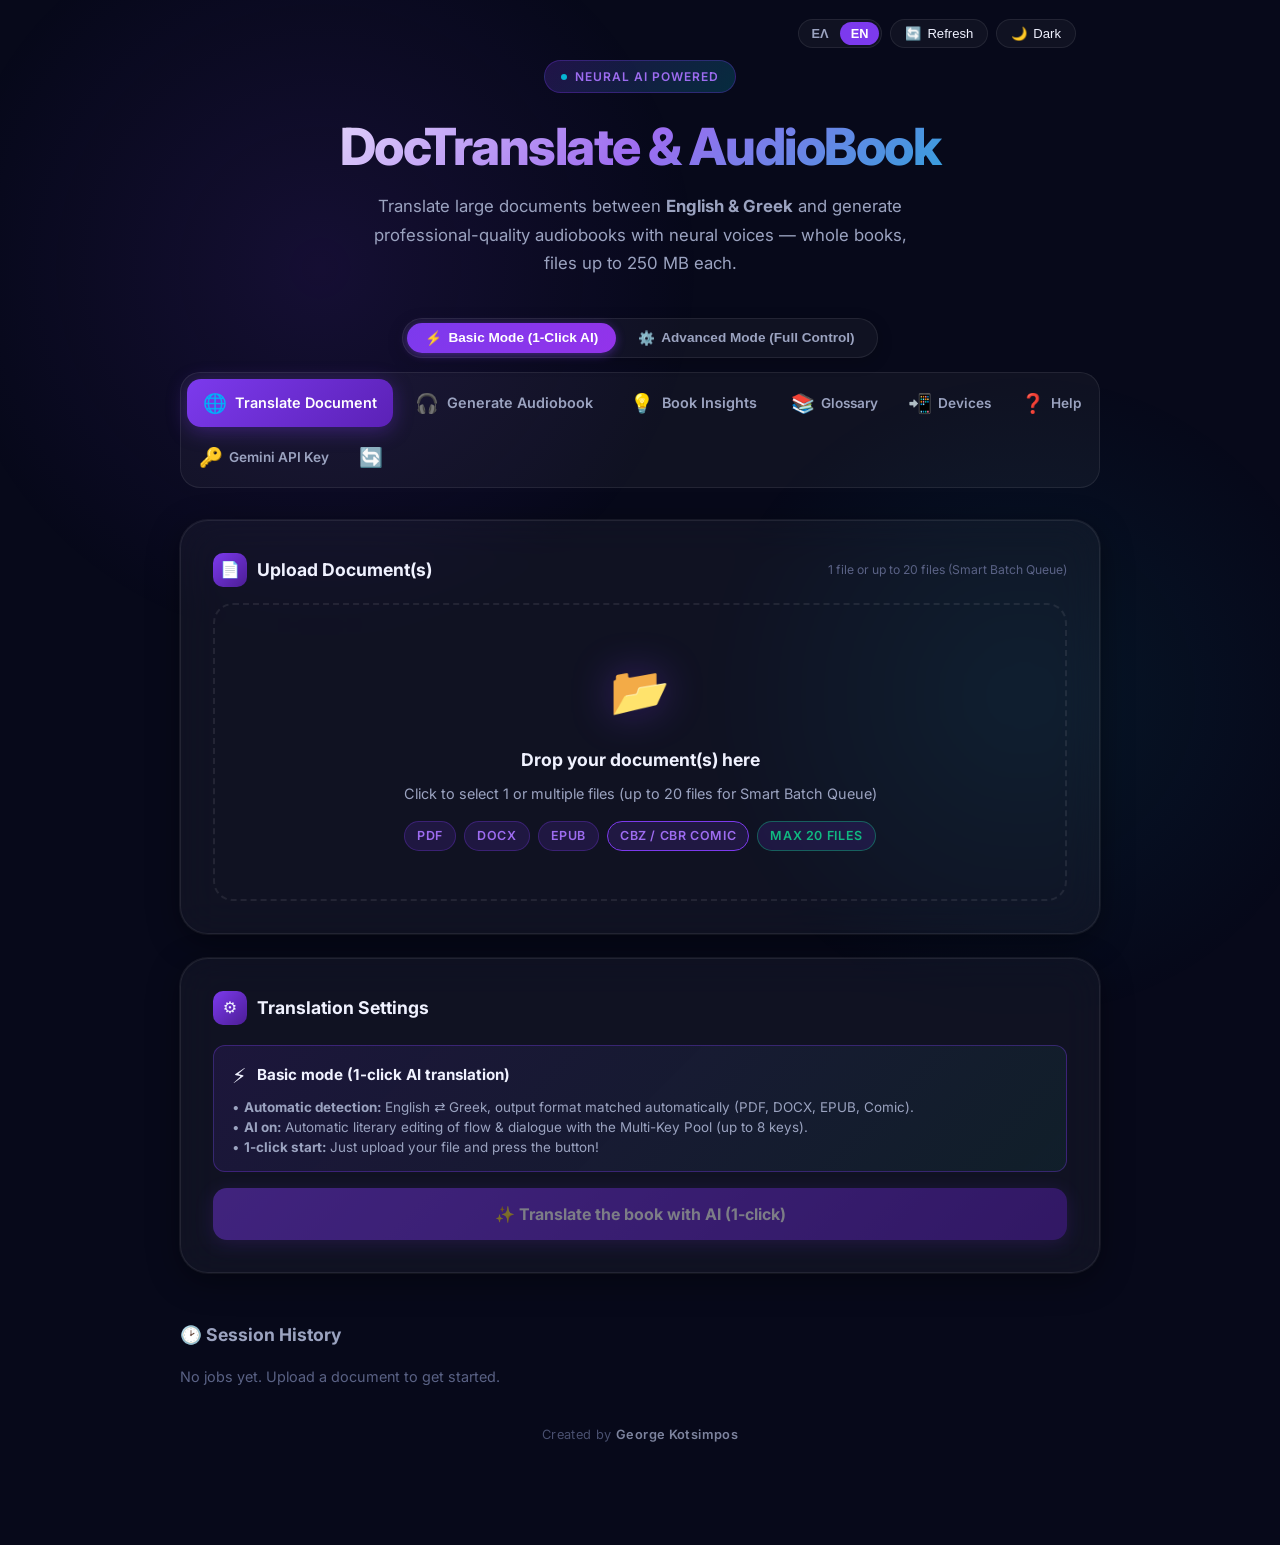
==== commit 044741b4: "E-reader catalogue: answer HEAD; Readest's other formats explained Every /opds/ path accepted GET on" ====
--- a/frontend/index.html
+++ b/frontend/index.html
@@ -1649,7 +1649,7 @@
           </details>
           <details>
             <summary>Μπορώ να διαβάζω τα βιβλία σε e-reader ή tablet;</summary>
-            <p>Ναι: στο <strong>📲 Συσκευές</strong> πατήστε <strong>🔗 Νέος σύνδεσμος</strong> και προσθέστε τον ως κατάλογο OPDS σε εφαρμογή όπως το KOReader ή το Moon+ Reader. Βλέπετε τα τελειωμένα βιβλία σας και τα κατεβάζετε ως EPUB, PDF ή δίγλωσσο EPUB (τα κόμικ ως CBZ, EPUB ή PDF). Το EPUB και το CBZ ενός κόμικ φτιάχνονται όταν ανοίγει ο κατάλογος, με την ευκρίνεια των σαρώσεών του (περίπου 1,2 MB τη σελίδα): αν μια λήψη μένει στο «Downloading…», ανοίξτε ξανά τον κατάλογο, περιμένετε ένα λεπτό και κατεβάστε το πάλι. Ο σύνδεσμος είναι μυστικός· ένας νέος σταματά τον παλιό.</p>
+            <p>Ναι: στο <strong>📲 Συσκευές</strong> πατήστε <strong>🔗 Νέος σύνδεσμος</strong> και προσθέστε τον ως κατάλογο OPDS σε εφαρμογή όπως το KOReader ή το Moon+ Reader. Βλέπετε τα τελειωμένα βιβλία σας και τα κατεβάζετε ως EPUB, PDF ή δίγλωσσο EPUB (τα κόμικ ως CBZ, EPUB ή PDF). Το EPUB και το CBZ ενός κόμικ φτιάχνονται όταν ανοίγει ο κατάλογος, με την ευκρίνεια των σαρώσεών του (περίπου 1,2 MB τη σελίδα): αν μια λήψη μένει στο «Downloading…», ανοίξτε ξανά τον κατάλογο, περιμένετε ένα λεπτό και κατεβάστε το πάλι. Στο Readest τα άλλα σχήματα (PDF, CBZ, δίγλωσσο EPUB) είναι στο ▾ δίπλα στο κουμπί λήψης. Ο σύνδεσμος είναι μυστικός· ένας νέος σταματά τον παλιό.</p>
           </details>
           <details>
             <summary>Μεταφράζεται ένα σκαναρισμένο PDF (μόνο εικόνες σελίδων);</summary>
@@ -1772,7 +1772,7 @@
           </details>
           <details>
             <summary>Can I read the books on an e-reader or tablet?</summary>
-            <p>Yes: in <strong>📲 Devices</strong> press <strong>🔗 New link</strong> and add it as an OPDS catalogue in an app such as KOReader or Moon+ Reader. You see your finished books and download them as EPUB, PDF or bilingual EPUB (comics as CBZ, EPUB or PDF). A comic's EPUB and CBZ are made when the catalogue opens, as sharp as its scans (about 1.2 MB a page): if a download stays on “Downloading…”, open the catalogue again, wait a minute and download it again. The link is secret; a new one stops the old.</p>
+            <p>Yes: in <strong>📲 Devices</strong> press <strong>🔗 New link</strong> and add it as an OPDS catalogue in an app such as KOReader or Moon+ Reader. You see your finished books and download them as EPUB, PDF or bilingual EPUB (comics as CBZ, EPUB or PDF). A comic's EPUB and CBZ are made when the catalogue opens, as sharp as its scans (about 1.2 MB a page): if a download stays on “Downloading…”, open the catalogue again, wait a minute and download it again. In Readest the other formats (PDF, CBZ, bilingual EPUB) are under the ▾ next to the download button. The link is secret; a new one stops the old.</p>
           </details>
           <details>
             <summary>Can a scanned PDF (only pictures of pages) be translated?</summary>
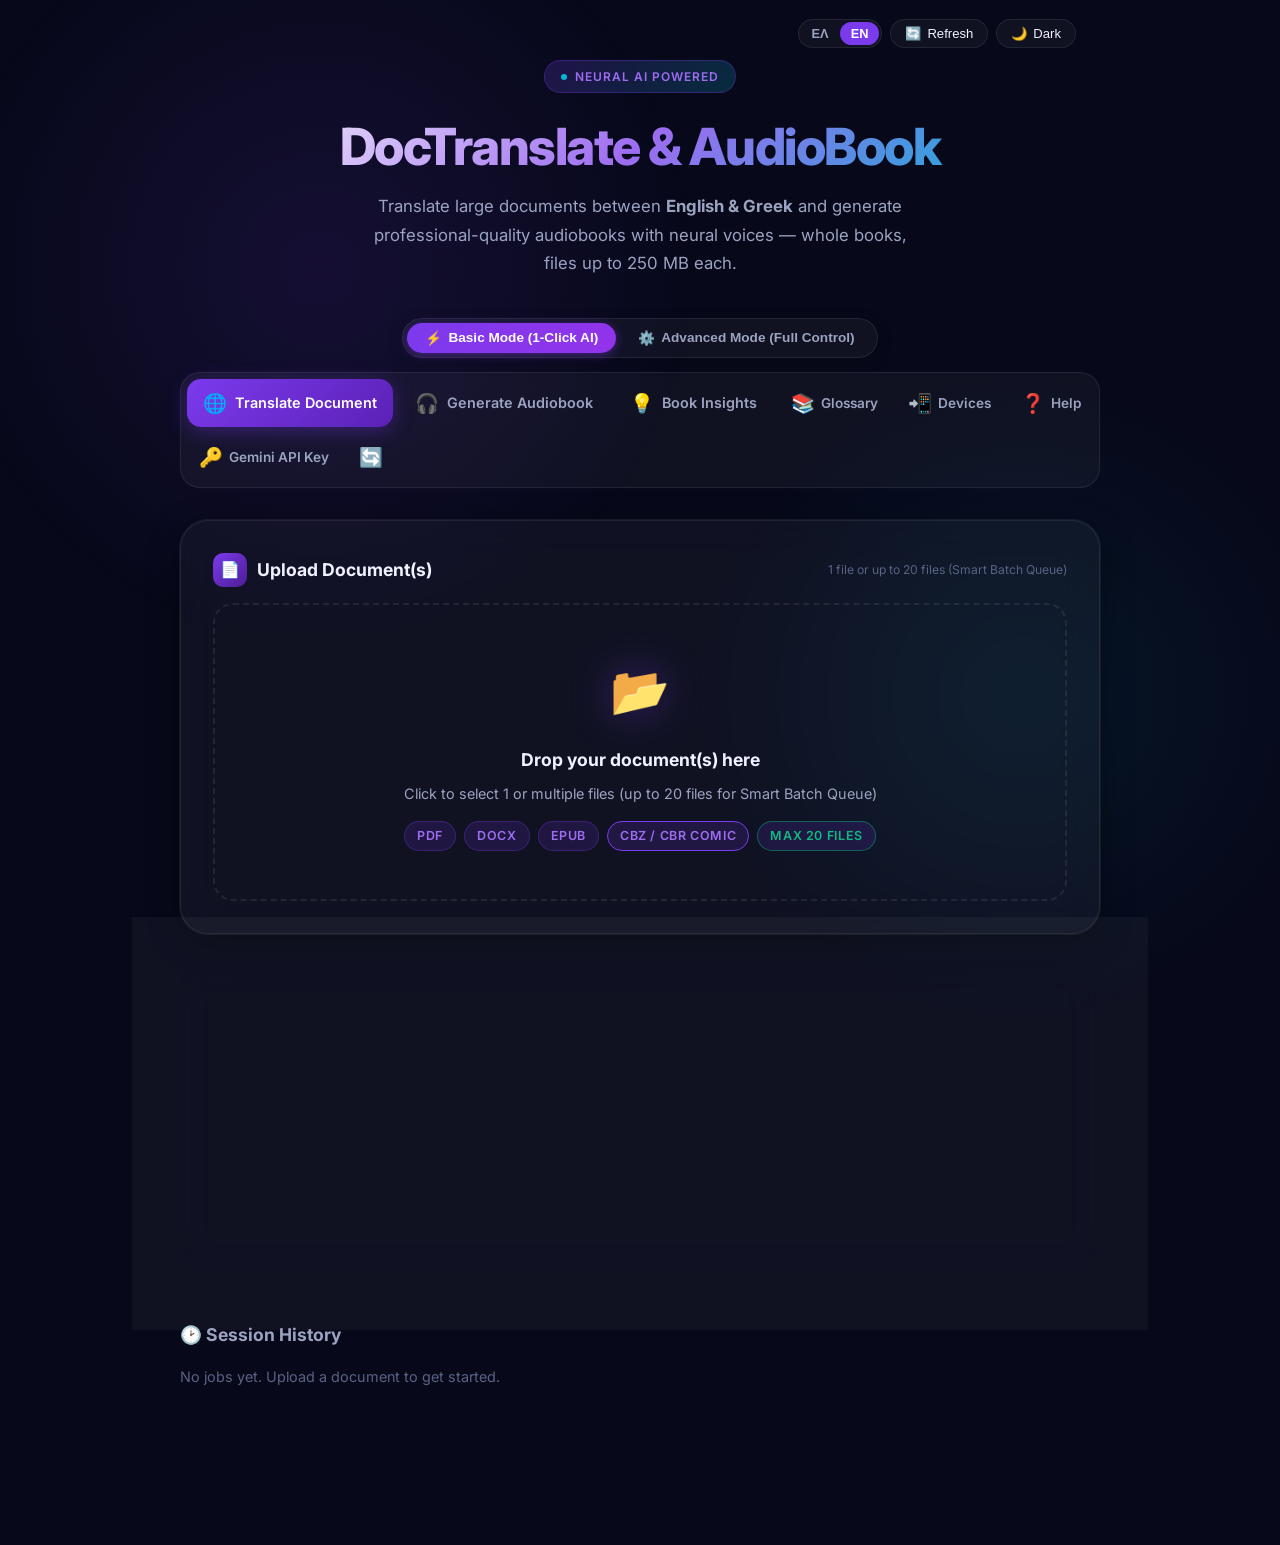
==== commit 83a4dfc6: "Book Insights: tests that a faithful text is never rejected The other suites' stand-in Gemini copied" ====
--- a/frontend/index.html
+++ b/frontend/index.html
@@ -8,8 +8,8 @@
   <meta http-equiv="Cache-Control" content="no-cache, no-store, must-revalidate" />
   <meta http-equiv="Pragma" content="no-cache" />
   <meta http-equiv="Expires" content="0" />
-  <link rel="stylesheet" href="style.css?v=2.17.0" />
-  <script src="i18n.js?v=1.8.0"></script>
+  <link rel="stylesheet" href="style.css?v=2.18.0" />
+  <script src="i18n.js?v=1.10.0"></script>
   <script src="theme.js?v=1.0.0"></script>
   <!-- App icon: SVG for Chrome/Firefox/Edge, PNG/ICO for Safari, apple-touch-icon for the iPhone/iPad home screen -->
   <link rel="icon" href="favicon.ico" sizes="48x48" />
@@ -1866,7 +1866,7 @@
 </div>
 
 <script src="app.js?v=2.22.0"></script>
-<script src="insights.js?v=2.14.0"></script>
+<script src="insights.js?v=2.15.0"></script>
 <script src="pairing.js?v=2.9.0"></script>
 <script src="auth.js?v=1.0.1"></script>
 </body>
--- a/frontend/style.css
+++ b/frontend/style.css
@@ -1949,6 +1949,7 @@
   background: rgba(245, 158, 11, 0.10); border: 1px solid rgba(245, 158, 11, 0.45); border-radius: var(--radius-sm); }
 .ins-error { margin: 0 0 16px; padding: 12px 16px; border-radius: var(--radius-md); font-size: 0.9rem; line-height: 1.45;
   color: var(--text-primary); background: rgba(244, 63, 94, 0.12); border: 1.5px solid var(--rose); }
+.ins-error-reason { margin-top: 6px; font-size: 0.84rem; color: var(--text-secondary); }
 .ins-result-meta { font-size: 0.8rem; color: var(--text-muted); margin-bottom: 10px; }
 .ins-result-warnings { font-size: 0.8rem; color: var(--amber); margin-bottom: 10px; }
 .ins-result-body { background: var(--bg-input); border: 1px solid var(--border); border-radius: var(--radius-md); padding: 18px 20px;
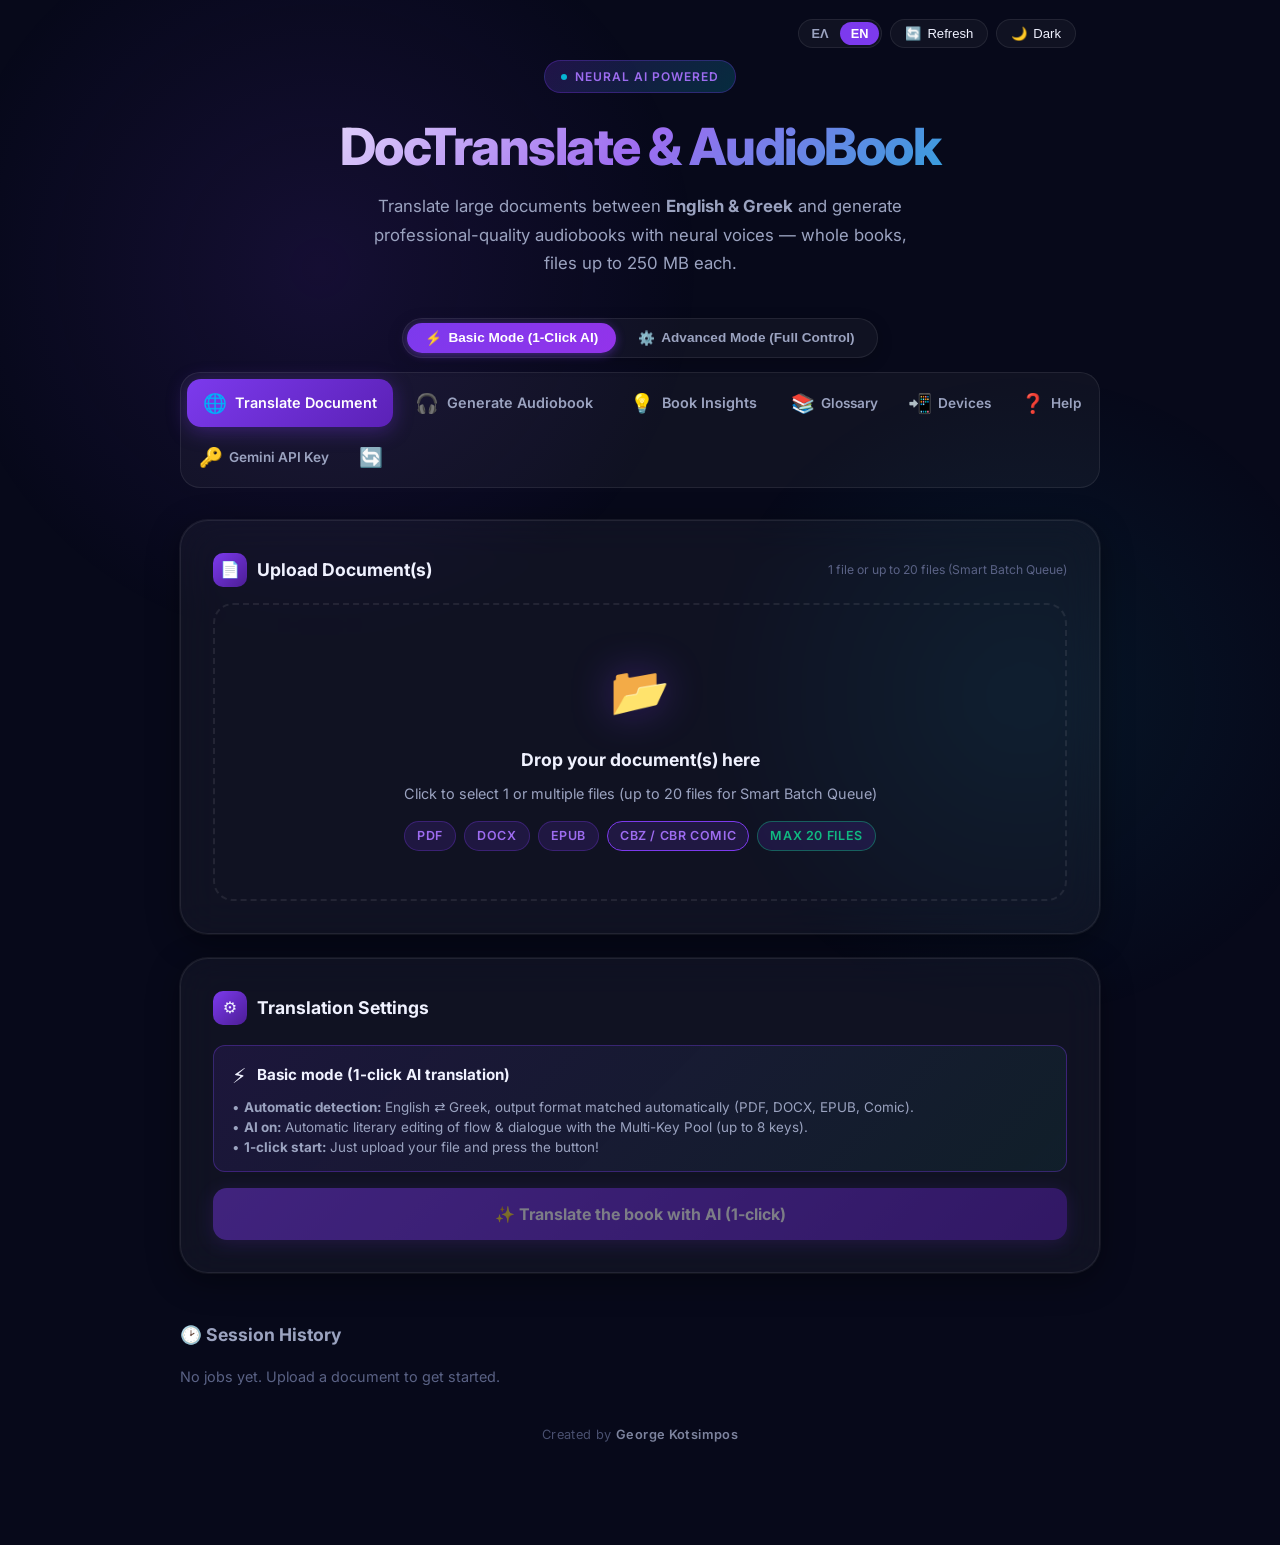
==== commit 8e5ea696: "Book Insights: Basic Mode has the summary, the synopsis and questions The "More about the book" card" ====
--- a/frontend/index.html
+++ b/frontend/index.html
@@ -8,8 +8,8 @@
   <meta http-equiv="Cache-Control" content="no-cache, no-store, must-revalidate" />
   <meta http-equiv="Pragma" content="no-cache" />
   <meta http-equiv="Expires" content="0" />
-  <link rel="stylesheet" href="style.css?v=2.18.0" />
-  <script src="i18n.js?v=1.10.0"></script>
+  <link rel="stylesheet" href="style.css?v=2.19.0" />
+  <script src="i18n.js?v=1.11.0"></script>
   <script src="theme.js?v=1.0.0"></script>
   <!-- App icon: SVG for Chrome/Firefox/Edge, PNG/ICO for Safari, apple-touch-icon for the iPhone/iPad home screen -->
   <link rel="icon" href="favicon.ico" sizes="48x48" />
@@ -1023,6 +1023,10 @@
         </button>
       </div>
       <p class="ins-reason" id="ins-basic-synopsis-reason" role="status" style="display:none"></p>
+      <div class="ins-basic-more">
+        <span>🔎 Πρόσωπα &amp; όροι, κεφάλαια, οπισθόφυλλο, αποσπάσματα, οδηγός μελέτης, χρονολόγιο και η ιστορία ως τώρα: στην Προχωρημένη Λειτουργία.</span>
+        <button type="button" class="btn-sm btn-outline" id="ins-basic-more-btn" onclick="setAppMode('advanced')">⚙️ Προχωρημένη Λειτουργία</button>
+      </div>
     </div>
 
     <!-- Advanced Mode -->
@@ -1080,8 +1084,8 @@
       <p style="font-size:0.75rem; color:var(--text-muted); margin:10px 0 0">Τα όρια λέξεων είναι οδηγίες· σε μικρά κείμενα το μήκος προσαρμόζεται ώστε να μην προστίθενται πληροφορίες που δεν υπάρχουν στο βιβλίο.</p>
     </div>
 
-    <!-- More about the book -->
-    <div class="card animate-in" id="ins-more-card">
+    <!-- More about the book (Advanced Mode: each kind has its choices) -->
+    <div class="card animate-in mode-advanced-only" id="ins-more-card">
       <div class="card-title">
         <span class="card-title-icon">🔎</span>
         Περισσότερα για το βιβλίο
@@ -1116,8 +1120,15 @@
         <button type="button" class="btn-sm btn-outline" id="ins-more-chapter" onclick="toggleChapterInsight()" aria-pressed="false" disabled>📖 Αναλυτικά</button>
         <span class="sample-hint">Μόνο το κεφάλαιο που διαλέγετε, αναλυτικά: τι συμβαίνει, ποιοι εμφανίζονται, πώς τελειώνει. Ξανά το κουμπί το κρύβει.</span>
       </div>
+    </div>
+
+    <!-- Ask the book (both modes: one box) -->
+    <div class="card animate-in" id="ins-ask-card">
+      <div class="card-title">
+        <span class="card-title-icon">💬</span>
+        <label for="ins-ask-input">Ρωτήστε το βιβλίο</label>
+      </div>
       <div class="ins-ask">
-        <label class="form-label" for="ins-ask-input">💬 Ρωτήστε το βιβλίο</label>
         <div class="ins-ask-row">
           <input type="text" id="ins-ask-input" class="form-input" maxlength="500" placeholder="π.χ. Γιατί φεύγει ο ήρωας από την πόλη;" onkeydown="if (event.key === 'Enter') askBook()" />
           <button type="button" class="btn-sm btn-primary" id="ins-ask-btn" onclick="askBook()" disabled>💬 Ερώτηση</button>
@@ -1574,7 +1585,7 @@
         <h4>🎧 Ηχητικό βιβλίο</h4>
         <p>Ανεβάστε PDF, DOCX ή EPUB, διαλέξτε φωνή και ρυθμό αφήγησης και ξεκινήστε. Το ακούτε στο ενσωματωμένο πρόγραμμα αναπαραγωγής ή το κατεβάζετε ως MP3 ή ως M4B με κεφάλαια. Με <strong>📖 Κείμενο</strong> το κείμενο φωτίζεται καθώς ακούγεται· πατήστε μια πρόταση για να πάτε εκεί.</p>
         <h4>💡 Book Insights</h4>
-        <p>Σύντομη περίληψη ή πλήρης σύνοψη ενός βιβλίου. Στο <strong>🔎 Περισσότερα για το βιβλίο</strong> διαλέγετε τη <strong>Γλώσσα κειμένου</strong> και ένα από τα παρακάτω:</p>
+        <p>Σύντομη περίληψη ή πλήρης σύνοψη ενός βιβλίου με ένα κλικ, και <strong>💬 Ρωτήστε το βιβλίο</strong>. Στην <strong>Προχωρημένη Λειτουργία</strong> διαλέγετε επίσης τύπο, γλώσσα και μορφή, και στο <strong>🔎 Περισσότερα για το βιβλίο</strong> τη <strong>Γλώσσα κειμένου</strong> και ένα από τα παρακάτω:</p>
         <ul>
           <li><strong>👥 Πρόσωπα &amp; όροι</strong>: ποιος είναι ποιος και οι βασικοί όροι, με τη σελίδα όπου πρωτοεμφανίζονται. Ονόματα που δεν υπάρχουν στο βιβλίο αφαιρούνται, όπως και ο συγγραφέας και όσοι μόνο παρατίθενται (π.χ. σε μότο). Με <strong>➕ Ονόματα στο Γλωσσάρι</strong> η ελληνική τους γραφή περνά στο Γλωσσάρι, ώστε η μετάφραση να τα γράφει παντού ίδια.</li>
           <li><strong>📑 Ανά κεφάλαιο</strong>: λίγες γραμμές για κάθε κεφάλαιο ή μέρος του βιβλίου, με τις σελίδες του. Ένα πολύ μεγάλο μέρος χωρίζεται σε κομμάτια, π.χ. «(2/4)». Με <strong>📖 Ένα κεφάλαιο</strong> διαλέγετε ένα μόνο κεφάλαιο και πατάτε <strong>📖 Αναλυτικά</strong>: τι συμβαίνει, ποιοι εμφανίζονται, πώς τελειώνει.</li>
@@ -1697,7 +1708,7 @@
         <h4>🎧 Audiobook</h4>
         <p>Upload a PDF, DOCX or EPUB, choose a voice and a narration pace, and start. Listen in the built-in player or download it as MP3 or as M4B with chapters. With <strong>📖 Text</strong> the text lights up as it is read; press a sentence to go there.</p>
         <h4>💡 Book Insights</h4>
-        <p>A short summary or a full synopsis of a book. Under <strong>🔎 More about the book</strong> you choose the <strong>Text language</strong> and one of these:</p>
+        <p>A short summary or a full synopsis of a book in one click, and <strong>💬 Ask the book</strong>. In <strong>Advanced Mode</strong> you also choose the type, language and format, and under <strong>🔎 More about the book</strong> the <strong>Text language</strong> and one of these:</p>
         <ul>
           <li><strong>👥 Characters &amp; terms</strong>: who is who and the key terms, with the page where each first appears. Names the book does not contain are dropped, as are the author and people only quoted (e.g. in epigraphs). <strong>➕ Names to the Glossary</strong> puts their Greek spelling in the Glossary, so a translation writes them the same everywhere.</li>
           <li><strong>📑 Chapter by chapter</strong>: a few lines for each chapter or part of the book, with its pages. A very long part comes in pieces, e.g. “(2/4)”. With <strong>📖 One chapter</strong> you choose just one chapter and press <strong>📖 In detail</strong>: what happens, who appears, how it ends.</li>
@@ -1866,7 +1877,7 @@
 </div>
 
 <script src="app.js?v=2.22.0"></script>
-<script src="insights.js?v=2.15.0"></script>
+<script src="insights.js?v=2.16.0"></script>
 <script src="pairing.js?v=2.9.0"></script>
 <script src="auth.js?v=1.0.1"></script>
 </body>
--- a/frontend/style.css
+++ b/frontend/style.css
@@ -1965,7 +1965,10 @@
 .ins-more-btn small { font-size: 0.74rem; font-weight: 500; opacity: 0.8; }
 .ins-recap-row { display: flex; flex-wrap: wrap; align-items: center; gap: 8px 12px; margin-top: 16px; padding-top: 14px; border-top: 1px solid var(--border); font-size: 0.88rem; color: var(--text-secondary); }
 .ins-recap-title { font-weight: 600; color: var(--text-primary); }
-.ins-ask { margin-top: 16px; padding-top: 14px; border-top: 1px solid var(--border); }
+.ins-ask { margin-top: 0; }
+.ins-basic-more { display: flex; flex-wrap: wrap; align-items: center; gap: 8px 12px; margin-top: 14px;
+  font-size: 0.8rem; color: var(--text-muted); }
+.ins-basic-more span { flex: 1 1 240px; }
 .ins-ask-row { display: flex; gap: 8px; align-items: center; }
 .ins-ask-row .form-input { flex: 1; min-width: 0; }
 .ins-ask-row .btn-primary { width: auto; flex: none; padding: 10px 16px; }
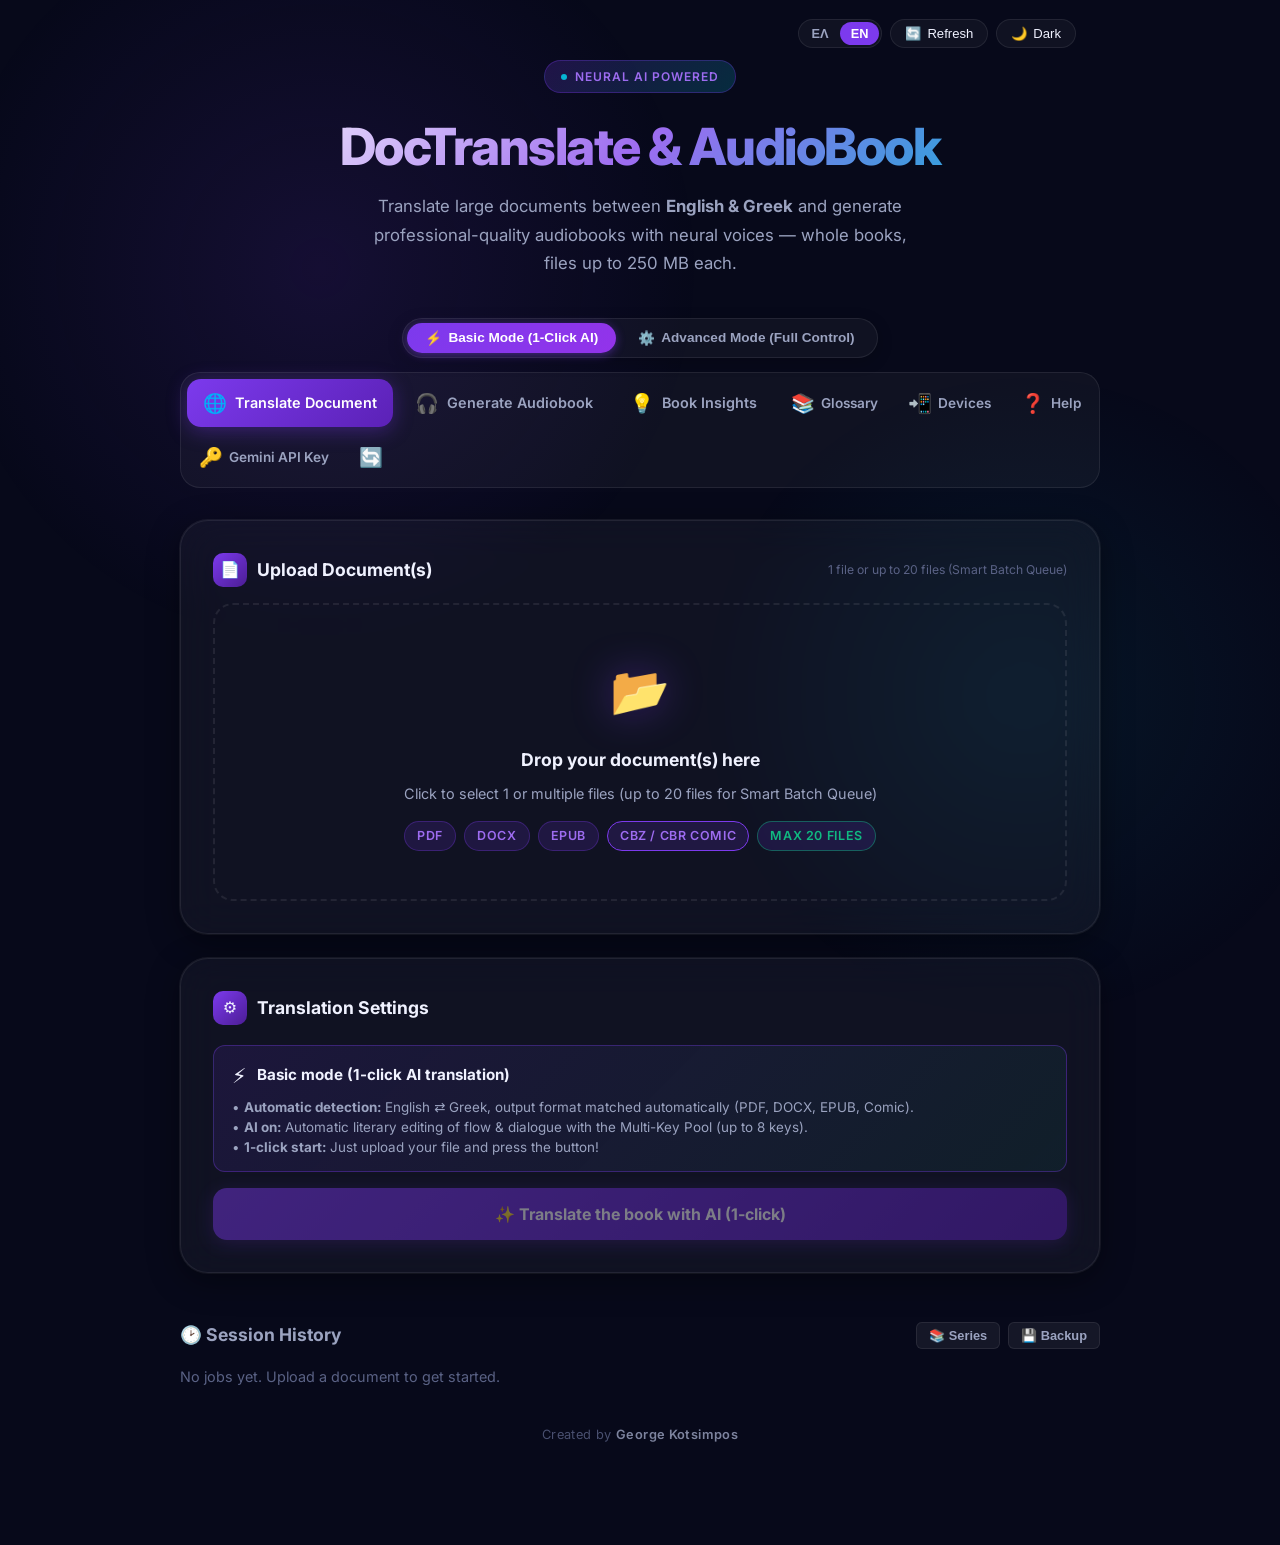
==== commit 90f055cf: "Library: series, a Glossary that learns, a Characters page, reading sync, backups - Names: the AI's " ====
--- a/frontend/index.html
+++ b/frontend/index.html
@@ -8,8 +8,8 @@
   <meta http-equiv="Cache-Control" content="no-cache, no-store, must-revalidate" />
   <meta http-equiv="Pragma" content="no-cache" />
   <meta http-equiv="Expires" content="0" />
-  <link rel="stylesheet" href="style.css?v=2.19.0" />
-  <script src="i18n.js?v=1.11.0"></script>
+  <link rel="stylesheet" href="style.css?v=2.20.0" />
+  <script src="i18n.js?v=1.12.0"></script>
   <script src="theme.js?v=1.0.0"></script>
   <!-- App icon: SVG for Chrome/Firefox/Edge, PNG/ICO for Safari, apple-touch-icon for the iPhone/iPad home screen -->
   <link rel="icon" href="favicon.ico" sizes="48x48" />
@@ -190,6 +190,16 @@
         </button>
         <button class="remove-file-btn" onclick="removeFile('tr')" aria-label="Remove file">✕</button>
       </div>
+      <div class="series-row" id="tr-series-row" style="display:none">
+        <label class="series-field"><span>📚 Σειρά βιβλίων</span>
+          <select id="tr-series-select" class="form-select-sm" onchange="onBookSeriesChange()" aria-label="Η σειρά του βιβλίου"></select>
+        </label>
+        <label class="series-field"><span>Βιβλίο #</span>
+          <input type="number" id="tr-series-position" class="sample-input" min="1" inputmode="numeric" onchange="onBookSeriesChange()" aria-label="Η θέση του βιβλίου στη σειρά" />
+        </label>
+        <button type="button" class="btn-sm btn-outline" onclick="openSeriesModal()">⚙️ Σειρές</button>
+        <span class="series-note" id="tr-series-note"></span>
+      </div>
       <div id="tr-genre-hint" class="genre-badge-hint" style="display:none"></div>
       <div id="tr-scan-choice" class="scan-choice" style="display:none">
         <div class="scan-choice-title">🖨️ Σκαναρισμένο PDF (μόνο εικόνες σελίδων). Τι περιέχει;</div>
@@ -553,6 +563,10 @@
           <button type="button" class="btn btn-outline" onclick="downloadOutput('tr', 'epub')" title="Κατέβασμα ως EPUB e-book" style="font-size:0.82rem; padding:6px 12px; font-weight:600; border-color:rgba(16,185,129,0.4); color:var(--emerald)">📱 EPUB</button>
           <button type="button" class="btn btn-outline" onclick="downloadOutput('tr', 'txt')" title="Κατέβασμα ως Plain Text" style="font-size:0.82rem; padding:6px 12px; font-weight:600; border-color:rgba(124,58,237,0.4); color:var(--violet)">📃 TXT</button>
           <button type="button" class="btn btn-outline" id="tr-bilingual-btn" onclick="downloadBilingual()" title="Πρωτότυπο και μετάφραση μαζί, παράγραφο προς παράγραφο (PDF, DOCX ή EPUB)" style="font-size:0.82rem; padding:6px 12px; font-weight:600; border-color:rgba(245,158,11,0.5); color:var(--amber)">🔀 Δίγλωσσο</button>
+        </div>
+        <div class="result-extras" id="tr-epub-extras" style="display:none">
+          <label class="result-extras-toggle"><input type="checkbox" id="tr-epub-characters" onchange="setEpubCharacters(this.checked)" /> <span>👥 Σελίδα «Πρόσωπα» στην αρχή του EPUB</span></label>
+          <span class="result-extras-note" id="tr-epub-characters-note"></span>
         </div>
         <button class="btn btn-outline" onclick="copyTranslatedText()" id="tr-copy-btn" style="display:inline-flex; align-items:center; gap:8px; border-color:var(--violet); color:var(--violet); font-weight:600">
           📋 Αντιγραφή Κειμένου
@@ -1112,7 +1126,14 @@
           <input type="number" id="ins-recap-until" class="sample-input" min="1" value="1" inputmode="numeric" aria-label="Έως ποια σελίδα έχετε διαβάσει" />
         </label>
         <button type="button" class="btn-sm btn-outline" id="ins-more-recap" onclick="runExtraInsight('recap')" disabled>🧭 Ανακεφαλαίωση</button>
+        <button type="button" class="btn-sm btn-outline" id="ins-recap-position" onclick="useReadingPosition()" style="display:none" title="Η θέση που έστειλε το KOReader ή το Readest (📲 Συσκευές)">📍 Από τη θέση ανάγνωσης</button>
         <span class="sample-hint">Γράφεται μόνο από όσα έχετε διαβάσει ως εκεί: τίποτα από τη συνέχεια.</span>
+        <span class="sample-hint" id="ins-recap-position-note"></span>
+      </div>
+      <div class="ins-series" id="ins-series" style="display:none">
+        <span class="ins-recap-title">📚 Πριν από αυτό το βιβλίο</span>
+        <span class="sample-hint" id="ins-series-name"></span>
+        <div id="ins-series-books" class="ins-series-books"></div>
       </div>
       <div class="ins-recap-row" id="ins-chapter-row">
         <span class="ins-recap-title">📖 Ένα κεφάλαιο</span>
@@ -1186,9 +1207,13 @@
           <option value="all">Όλοι οι χρήστες</option>
         </select>
       </span>
-      <button class="clear-history-btn" id="clear-history-btn" onclick="clearAllHistory()" style="display:none">
-        🗑️ Clear All
-      </button>
+      <span class="history-tools">
+        <button type="button" class="history-tool-btn" onclick="openSeriesModal()" title="Τα βιβλία μιας σειράς γράφουν τα ονόματα ίδια">📚 Σειρές</button>
+        <button type="button" class="history-tool-btn" onclick="openBackupModal()" title="Όλα τα βιβλία σας σε ένα αρχείο ZIP, και επαναφορά">💾 Αντίγραφο ασφαλείας</button>
+        <button class="clear-history-btn" id="clear-history-btn" onclick="clearAllHistory()" style="display:none">
+          🗑️ Clear All
+        </button>
+      </span>
     </div>
     <div class="history-grid" id="history-grid">
       <p style="color:var(--text-muted); font-size:0.9rem;">No jobs yet. Upload a document to get started.</p>
@@ -1463,6 +1488,29 @@
       <p style="font-size:0.9rem; color:var(--text-secondary); margin-bottom:14px">
         Κατηγοριοποιημένο γλωσσάρι όρων για αυτόματη αντικατάσταση και τροφοδοσία του AI Polish. Επιλέξτε κατηγορία για φιλτράρισμα ή αναζητήστε συγκεκριμένο όρο.
       </p>
+
+      <!-- What the Glossary learns from the translations (backend/glossary_learning.py) -->
+      <details class="glossary-suggestions" id="glossary-suggestions" style="display:none" open>
+        <summary>💡 Προτάσεις από τις μεταφράσεις σας <span class="glossary-count-badge" id="glossary-suggestions-count">0</span></summary>
+        <p class="glossary-suggestions-help">Τα ονόματα που έγραψαν οι μεταφράσεις σας, και όσα γράψατε αλλιώς στον Έλεγχο &amp; Διόρθωση (παντού, π.χ. με Replace All). Όσα δεχτείτε μπαίνουν στο Γλωσσάρι και γράφονται ίδια σε κάθε επόμενο βιβλίο.</p>
+        <div class="glossary-suggestions-actions">
+          <button type="button" class="btn-sm btn-primary" id="glossary-accept-all-btn" onclick="acceptAllSuggestions()" title="Όλες εκτός από όσες έχουν ⚠️ ή άλλη γραφή στο Γλωσσάρι">✅ Αποδοχή όλων</button>
+          <span class="glossary-suggestions-legend">✏️ δική σας διόρθωση · ⚠️ και συνηθισμένη λέξη · ↔️ το Γλωσσάρι το γράφει αλλιώς</span>
+        </div>
+        <div class="glossary-table-wrapper" style="max-height:260px">
+          <table class="glossary-table">
+            <thead>
+              <tr>
+                <th>Source Term (English)</th>
+                <th>Target Translation (Greek)</th>
+                <th>Από</th>
+                <th style="width:92px; text-align:center">Action</th>
+              </tr>
+            </thead>
+            <tbody id="glossary-suggestions-tbody"></tbody>
+          </table>
+        </div>
+      </details>
 
       <!-- Category Filter Tabs & Quick Search -->
       <div style="display:flex; justify-content:space-between; align-items:center; gap:12px; margin-bottom:14px; flex-wrap:wrap">
@@ -1555,6 +1603,77 @@
         <div class="devices-actions">
           <button type="button" class="btn-sm btn-primary" id="opds-new-btn" onclick="newOpdsLink()">🔗 Νέος σύνδεσμος</button>
           <button type="button" class="btn-sm btn-outline" id="opds-remove-btn" onclick="removeOpdsLink()">🗑️ Κατάργηση</button>
+        </div>
+      </section>
+      <section class="devices-section" id="sync-section">
+        <h3>🔄 Συγχρονισμός θέσης ανάγνωσης (KOReader, Readest)</h3>
+        <p>Το KOReader και το Readest στέλνουν εδώ πού σταματήσατε σε κάθε βιβλίο, ώστε να συνεχίζετε σε άλλη συσκευή από το ίδιο σημείο. Το Ιστορικό δείχνει πόσο έχετε διαβάσει, και «Η ιστορία ως τώρα» γράφεται ως εκεί με ένα κλικ.</p>
+        <div id="sync-details" class="devices-sync" style="display:none">
+          <label class="devices-field"><span>Διακομιστής</span>
+            <span class="devices-link"><input type="text" id="sync-server" class="form-input" readonly translate="no" /><button type="button" class="btn-sm btn-outline" onclick="copySyncDetail('sync-server')">📋 Αντιγραφή</button></span>
+          </label>
+          <label class="devices-field"><span>Όνομα χρήστη</span>
+            <span class="devices-link"><input type="text" id="sync-username" class="form-input" readonly translate="no" /><button type="button" class="btn-sm btn-outline" onclick="copySyncDetail('sync-username')">📋 Αντιγραφή</button></span>
+          </label>
+          <label class="devices-field"><span>Κωδικός συγχρονισμού</span>
+            <span class="devices-link"><input type="text" id="sync-password" class="form-input" readonly translate="no" /><button type="button" class="btn-sm btn-outline" onclick="copySyncDetail('sync-password')">📋 Αντιγραφή</button></span>
+          </label>
+        </div>
+        <div class="devices-status" id="sync-status" aria-live="polite"></div>
+        <p class="devices-note">KOReader: <code>Tools → Progress sync → Custom sync server</code>, μετά <code>Login</code>. Readest: <code>KOReader Sync</code> στις ρυθμίσεις του. Βάλτε τη διεύθυνση, το όνομα χρήστη και τον κωδικό που φαίνονται εδώ.</p>
+        <p class="devices-note">Αναγνωρίζονται τα βιβλία που κατεβάσατε από το BookApp (με λήψη ή από τον κατάλογο). Ο κωδικός φαίνεται μόνο τη στιγμή που φτιάχνεται· ένας νέος σταματά τον παλιό.</p>
+        <div class="devices-actions">
+          <button type="button" class="btn-sm btn-primary" id="sync-new-btn" onclick="newSyncPassword()">🔑 Νέος κωδικός συγχρονισμού</button>
+          <button type="button" class="btn-sm btn-outline" id="sync-remove-btn" onclick="removeSyncPassword()" style="display:none">🗑️ Κατάργηση</button>
+        </div>
+      </section>
+    </div>
+  </div>
+</div>
+
+<div class="modal-overlay" id="series-modal" style="display:none" role="dialog" aria-modal="true" aria-labelledby="series-modal-title">
+  <div class="modal-box">
+    <div class="modal-header">
+      <div class="modal-title" id="series-modal-title">📚 Σειρές βιβλίων</div>
+      <button class="modal-close" onclick="closeSeriesModal()" aria-label="Κλείσιμο">✕</button>
+    </div>
+    <div class="modal-body devices-body">
+      <p>Τα βιβλία μιας σειράς γράφουν τα ονόματα ίδια: κάθε βιβλίο μεταφράζεται με τα ονόματα των προηγούμενων, όπως τα έγραψε η μετάφρασή τους και όπως τα διορθώσατε. Το Γλωσσάρι σας υπερισχύει. Η σειρά των βιβλίων εδώ είναι η σειρά τους στη σειρά.</p>
+      <div class="series-new">
+        <input type="text" id="series-new-name" class="form-input" maxlength="80" placeholder="Όνομα νέας σειράς" aria-label="Όνομα νέας σειράς" />
+        <button type="button" class="btn-sm btn-primary" onclick="createSeriesFromModal()">➕ Νέα σειρά</button>
+      </div>
+      <div id="series-list" class="series-list"></div>
+    </div>
+  </div>
+</div>
+
+<div class="modal-overlay" id="backup-modal" style="display:none" role="dialog" aria-modal="true" aria-labelledby="backup-modal-title">
+  <div class="modal-box">
+    <div class="modal-header">
+      <div class="modal-title" id="backup-modal-title">💾 Αντίγραφο ασφαλείας</div>
+      <button class="modal-close" onclick="closeBackupModal()" aria-label="Κλείσιμο">✕</button>
+    </div>
+    <div class="modal-body devices-body">
+      <section class="devices-section">
+        <h3>💾 Αντίγραφο των βιβλίων σας</h3>
+        <p>Ένα αρχείο ZIP με όλα τα βιβλία σας: τα πρωτότυπα, τις μεταφράσεις, το Book Insights, τα εξώφυλλα, τις σειρές, τις θέσεις ανάγνωσης και το Γλωσσάρι. Με αυτό τα επαναφέρετε εδώ ή σε άλλον διακομιστή BookApp.</p>
+        <label class="result-extras-toggle"><input type="checkbox" id="backup-audio" /> <span>Μαζί και τα ηχητικά βιβλία (MP3, M4B: πολύ μεγαλύτερο αρχείο)</span></label>
+        <div class="devices-status" id="backup-status" aria-live="polite"></div>
+        <div class="devices-actions">
+          <button type="button" class="btn-sm btn-primary" id="backup-start-btn" onclick="startBackup()">💾 Δημιουργία αντιγράφου</button>
+          <button type="button" class="btn-sm btn-outline" id="backup-download-btn" onclick="downloadBackup()" style="display:none">⬇️ Λήψη αντιγράφου</button>
+        </div>
+        <p class="devices-note">Δεν περιέχει κλειδιά API, λογαριασμούς ή ρυθμίσεις του διακομιστή. Το αρχείο μένει για λήψη 24 ώρες.</p>
+      </section>
+      <section class="devices-section">
+        <h3>📥 Επαναφορά από αντίγραφο</h3>
+        <p>Τα βιβλία του αρχείου προστίθενται στα δικά σας· όσα υπάρχουν ήδη μένουν όπως είναι. Οι όροι του Γλωσσαρίου προστίθενται μόνο όπου δεν υπάρχει ήδη όρος για την ίδια λέξη.</p>
+        <input type="file" id="restore-file" accept=".zip,application/zip" aria-label="Αρχείο αντιγράφου ασφαλείας" />
+        <div class="upload-bar" id="restore-bar" style="display:none" role="progressbar" aria-label="Ανέβασμα αντιγράφου" aria-valuemin="0" aria-valuemax="100"><div class="progress-bar-fill" id="restore-bar-fill" style="width:0%"></div></div>
+        <div class="devices-status" id="restore-status" aria-live="polite"></div>
+        <div class="devices-actions">
+          <button type="button" class="btn-sm btn-primary" id="restore-start-btn" onclick="startRestore()">📥 Επαναφορά</button>
         </div>
       </section>
     </div>
@@ -1605,11 +1724,19 @@
           <li><strong>☀️ / 🌙</strong>: φωτεινό θέμα τη μέρα, σκοτεινό τη νύχτα· πατήστε το για να το αλλάξετε.</li>
           <li><strong>📚 Γλωσσάρι</strong>: σταθερή μετάφραση για ονόματα και όρους σε όλο το βιβλίο.</li>
           <li><strong>🕑 Ιστορικό εργασιών</strong>: κατεβάζετε ξανά ή συνεχίζετε παλαιότερες εργασίες.</li>
-          <li><strong>📲 Συσκευές</strong>: κατάλογος για εφαρμογές e-reader (OPDS).</li>
+          <li><strong>📲 Συσκευές</strong>: κατάλογος για εφαρμογές e-reader (OPDS) και συγχρονισμός της θέσης ανάγνωσης με το KOReader και το Readest.</li>
+          <li><strong>📚 Σειρές</strong> (στο Ιστορικό ή κάτω από το αρχείο): τα βιβλία μιας σειράς γράφουν τα ονόματα ίδια, όπως τα έγραψαν τα προηγούμενα βιβλία και όπως τα διορθώσατε.</li>
+          <li><strong>💡 Προτάσεις στο Γλωσσάρι</strong>: μετά από κάθε μετάφραση προτείνονται τα ονόματα που χρησιμοποίησε, και όσα γράψατε αλλιώς στον Έλεγχο &amp; Διόρθωση. Μπαίνουν στο Γλωσσάρι μόνο αν τα δεχτείτε.</li>
+          <li><strong>👥 Σελίδα «Πρόσωπα»</strong>: στην αρχή του EPUB, από τα 👥 Πρόσωπα &amp; όροι του Book Insights, όπως τα γνωρίζει ο αναγνώστης όταν πρωτοεμφανίζονται.</li>
+          <li><strong>💾 Αντίγραφο ασφαλείας</strong> (στο Ιστορικό): όλα τα βιβλία σας σε ένα ZIP, για φύλαξη ή για μεταφορά σε άλλον διακομιστή.</li>
         </ul>
 
         <h3>💬 Συχνές ερωτήσεις</h3>
         <div class="help-faq">
+          <details>
+            <summary>Πώς συνεχίζω την ανάγνωση σε άλλη συσκευή;</summary>
+            <p>Στο <strong>📲 Συσκευές</strong> φτιάξτε κωδικό συγχρονισμού. Στο KOReader ανοίξτε το μενού εργαλείων, το <strong>Progress sync</strong>, βάλτε τη διεύθυνση ως δικό σας διακομιστή και συνδεθείτε με το όνομα χρήστη και τον κωδικό. Στο Readest βάλτε τα ίδια στο <strong>KOReader Sync</strong>. Συγχρονίζονται τα βιβλία που κατεβάσατε από το BookApp· η θέση σας φαίνεται στο Ιστορικό (📍) και στη «Η ιστορία ως τώρα».</p>
+          </details>
           <details>
             <summary>Χρειάζομαι κλειδί Gemini;</summary>
             <p>Όχι απαραίτητα. Χωρίς κλειδί η εφαρμογή χρησιμοποιεί τη δωρεάν μετάφραση της Google και μετά το MyMemory, με χαμηλότερη ποιότητα και μικρά όρια (η Google συχνά αρνείται μεγάλα κείμενα). Με ένα δωρεάν κλειδί Gemini η μετάφραση γίνεται με AI και είναι πολύ καλύτερη. Τα Book Insights χρειάζονται κλειδί.</p>
@@ -1728,11 +1855,19 @@
           <li><strong>☀️ / 🌙</strong>: the light theme by day, the dark one at night; press it to switch.</li>
           <li><strong>📚 Glossary</strong>: a fixed translation for names and terms across the whole book.</li>
           <li><strong>🕑 Session History</strong>: download again or continue earlier jobs.</li>
-          <li><strong>📲 Devices</strong>: a catalogue for e-reader apps (OPDS).</li>
+          <li><strong>📲 Devices</strong>: a catalogue for e-reader apps (OPDS) and reading-position sync with KOReader and Readest.</li>
+          <li><strong>📚 Series</strong> (in Session History or under the file): the books of a series write the names the same way, as the earlier books wrote them and as you corrected them.</li>
+          <li><strong>💡 Glossary suggestions</strong>: after each translation, the names it used are suggested, and those you wrote another way in Review &amp; Edit. They go into the Glossary only if you accept them.</li>
+          <li><strong>👥 «Characters» page</strong>: at the start of the EPUB, from 👥 Characters &amp; terms in Book Insights, as the reader first meets them.</li>
+          <li><strong>💾 Backup</strong> (in Session History): all your books in one ZIP, to keep them safe or to move them to another server.</li>
         </ul>
 
         <h3>💬 Frequently asked questions</h3>
         <div class="help-faq">
+          <details>
+            <summary>How do I carry on reading on another device?</summary>
+            <p>In <strong>📲 Devices</strong>, make a sync password. In KOReader open the tools menu, then <strong>Progress sync</strong>, enter the address as a custom sync server and log in with the user name and the password. In Readest enter the same under <strong>KOReader Sync</strong>. The books you downloaded from BookApp are synced; your position shows in Session History (📍) and in «The story so far».</p>
+          </details>
           <details>
             <summary>Do I need a Gemini key?</summary>
             <p>Not necessarily. Without a key the app uses Google's free translation and then MyMemory, with lower quality and small limits (Google often refuses long texts). With a free Gemini key the translation is done by AI and is much better. Book Insights need a key.</p>
@@ -1876,8 +2011,9 @@
   <button type="button" class="btn-sm btn-outline" onclick="hideFileReady()" aria-label="Κλείσιμο">✖</button>
 </div>
 
-<script src="app.js?v=2.22.0"></script>
-<script src="insights.js?v=2.16.0"></script>
+<script src="app.js?v=2.23.0"></script>
+<script src="insights.js?v=2.17.0"></script>
+<script src="library.js?v=1.0.0"></script>
 <script src="pairing.js?v=2.9.0"></script>
 <script src="auth.js?v=1.0.1"></script>
 </body>
--- a/frontend/style.css
+++ b/frontend/style.css
@@ -2120,3 +2120,48 @@
   background: rgba(245, 158, 11, 0.08);
   border: 1px solid rgba(245, 158, 11, 0.3);
 }
+
+/* ---- The library (library.js): series, the EPUB's Characters page, reading-position sync, backups ---- */
+.devices-section + .devices-section { border-top: 1px solid var(--border); margin-top: 16px; padding-top: 14px; }
+.devices-body code { font-size: 0.78rem; background: var(--bg-input); border: 1px solid var(--border); border-radius: 4px; padding: 0 4px; }
+.devices-field { display: block; margin: 0 0 6px; }
+.devices-field > span:first-child { display: block; font-size: 0.76rem; color: var(--text-muted); margin-bottom: 2px; }
+.devices-body input[type="file"] { max-width: 100%; font-size: 0.82rem; margin: 0 0 6px; }
+.result-extras { display: flex; flex-wrap: wrap; justify-content: center; align-items: center; gap: 6px 12px; margin-top: 12px; font-size: 0.85rem; }
+.result-extras-toggle { display: inline-flex; align-items: center; gap: 6px; cursor: pointer; color: var(--text-primary); }
+.result-extras-note { font-size: 0.78rem; color: var(--text-muted); }
+.series-row { display: flex; flex-wrap: wrap; align-items: center; gap: 8px 12px; margin-top: 10px; font-size: 0.84rem; color: var(--text-secondary); }
+.series-field { display: inline-flex; align-items: center; gap: 6px; }
+.series-field .sample-input { width: 64px; }
+.series-note { flex: 1 1 220px; font-size: 0.78rem; color: var(--text-muted); }
+.series-new { display: flex; gap: 8px; margin: 0 0 12px; }
+.series-new .form-input { flex: 1; min-width: 0; }
+.series-new .btn-primary { width: auto; }
+.series-item { border: 1px solid var(--border); border-radius: var(--radius-md); padding: 10px 12px; margin-bottom: 10px; }
+.series-item-head { display: flex; flex-wrap: wrap; justify-content: space-between; align-items: center; gap: 8px; }
+.series-item-actions { display: inline-flex; gap: 6px; flex-wrap: wrap; }
+.series-books { margin: 8px 0; padding-left: 1.4em; }
+.series-books li { padding: 2px 0; }
+.series-books li > * { vertical-align: middle; }
+.series-book-actions { display: inline-flex; gap: 4px; margin-left: 8px; }
+.series-item select { max-width: 100%; }
+.btn-icon-sm { background: transparent; border: 1px solid var(--border); border-radius: 6px; color: var(--text-secondary); min-width: 26px; height: 26px; padding: 0 6px; cursor: pointer; font-size: 0.85rem; }
+.btn-icon-sm:hover:not(:disabled) { color: var(--text-primary); border-color: var(--violet); }
+.btn-icon-sm:disabled { opacity: 0.35; cursor: default; }
+.history-title { flex-wrap: wrap; gap: 8px; }
+.history-tools { display: inline-flex; flex-wrap: wrap; align-items: center; gap: 8px; }
+.history-tool-btn { background: var(--bg-input); color: var(--text-secondary); border: 1px solid var(--border); border-radius: 6px; padding: 5px 12px; font-size: 0.8rem; font-weight: 600; cursor: pointer; transition: all 0.2s ease; }
+.history-tool-btn:hover { color: var(--text-primary); border-color: var(--violet); }
+.glossary-suggestions { border: 1px solid rgba(245, 158, 11, 0.4); border-radius: var(--radius-md); padding: 8px 12px; margin-bottom: 14px; }
+.glossary-suggestions summary { cursor: pointer; font-weight: 600; color: var(--text-primary); }
+.glossary-suggestions-help { font-size: 0.8rem; color: var(--text-muted); margin: 6px 0; }
+.glossary-suggestions-actions { display: flex; flex-wrap: wrap; align-items: center; gap: 6px 12px; margin: 6px 0 8px; }
+.glossary-suggestions-actions .btn-primary { width: auto; }
+.glossary-suggestions-legend { font-size: 0.76rem; color: var(--text-muted); }
+.sugg-tag { font-size: 0.8rem; margin-left: 4px; white-space: nowrap; }
+.sugg-books { font-size: 0.78rem; color: var(--text-muted); }
+.ins-series { display: flex; flex-wrap: wrap; align-items: baseline; gap: 4px 12px; margin-top: 16px; padding-top: 14px; border-top: 1px solid var(--border); font-size: 0.88rem; color: var(--text-secondary); }
+.ins-series-books { flex: 1 1 100%; }
+.ins-series-book { margin: 4px 0; }
+.ins-series-book summary { cursor: pointer; }
+.ins-series-summary { font-size: 0.85rem; line-height: 1.55; padding: 6px 0 6px 1em; color: var(--text-secondary); }
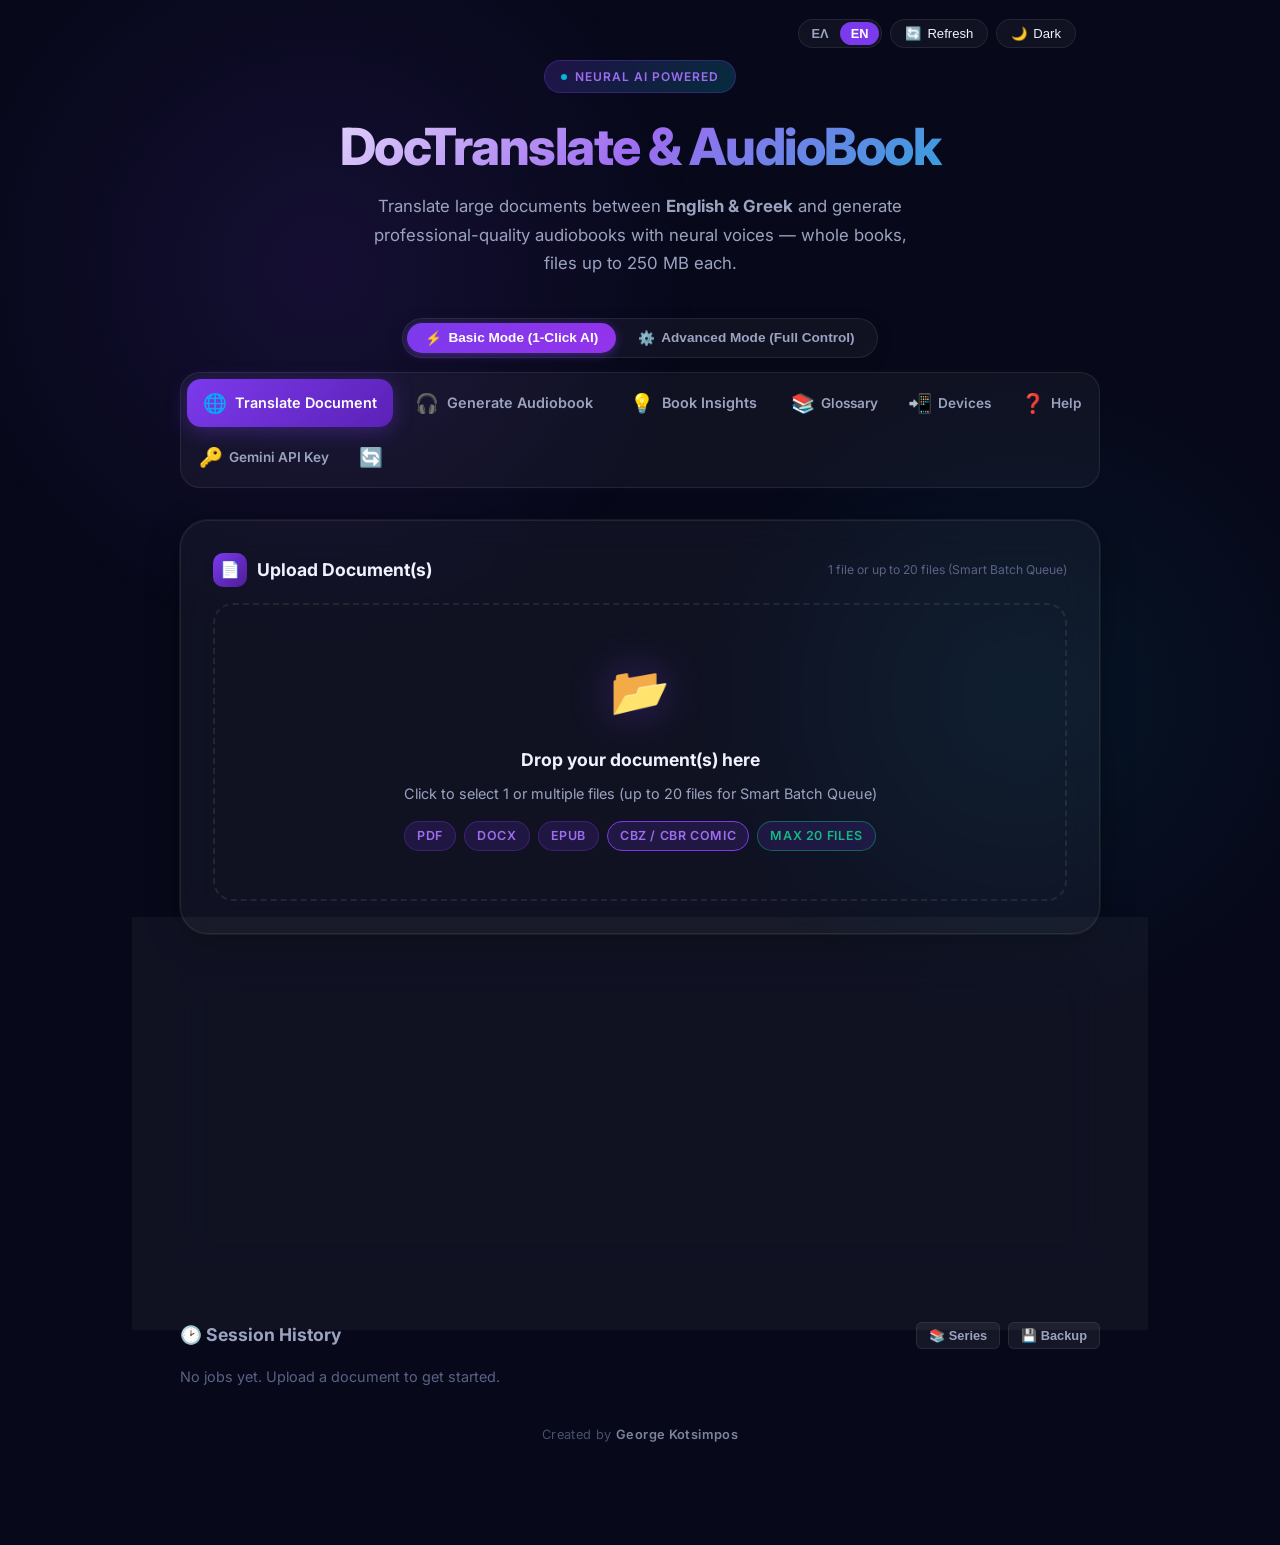
==== commit a15472c0: "Reading sync: which address to enter in KOReader, in Help and the manuals The sync server's address " ====
--- a/frontend/index.html
+++ b/frontend/index.html
@@ -8,8 +8,8 @@
   <meta http-equiv="Cache-Control" content="no-cache, no-store, must-revalidate" />
   <meta http-equiv="Pragma" content="no-cache" />
   <meta http-equiv="Expires" content="0" />
-  <link rel="stylesheet" href="style.css?v=2.20.0" />
-  <script src="i18n.js?v=1.12.0"></script>
+  <link rel="stylesheet" href="style.css?v=2.21.0" />
+  <script src="i18n.js?v=1.14.0"></script>
   <script src="theme.js?v=1.0.0"></script>
   <!-- App icon: SVG for Chrome/Firefox/Edge, PNG/ICO for Safari, apple-touch-icon for the iPhone/iPad home screen -->
   <link rel="icon" href="favicon.ico" sizes="48x48" />
@@ -1620,6 +1620,7 @@
           </label>
         </div>
         <div class="devices-status" id="sync-status" aria-live="polite"></div>
+        <p class="devices-note" id="sync-localhost-note" style="display:none">Ανοίξατε τη σελίδα ως localhost: στο KOReader βάλτε τη διεύθυνση του διακομιστή στο δίκτυο (π.χ. 192.168.1.10) στη θέση του localhost, με /kosync στο τέλος.</p>
         <p class="devices-note">KOReader: <code>Tools → Progress sync → Custom sync server</code>, μετά <code>Login</code>. Readest: <code>KOReader Sync</code> στις ρυθμίσεις του. Βάλτε τη διεύθυνση, το όνομα χρήστη και τον κωδικό που φαίνονται εδώ.</p>
         <p class="devices-note">Αναγνωρίζονται τα βιβλία που κατεβάσατε από το BookApp (με λήψη ή από τον κατάλογο). Ο κωδικός φαίνεται μόνο τη στιγμή που φτιάχνεται· ένας νέος σταματά τον παλιό.</p>
         <div class="devices-actions">
@@ -1735,7 +1736,8 @@
         <div class="help-faq">
           <details>
             <summary>Πώς συνεχίζω την ανάγνωση σε άλλη συσκευή;</summary>
-            <p>Στο <strong>📲 Συσκευές</strong> φτιάξτε κωδικό συγχρονισμού. Στο KOReader ανοίξτε το μενού εργαλείων, το <strong>Progress sync</strong>, βάλτε τη διεύθυνση ως δικό σας διακομιστή και συνδεθείτε με το όνομα χρήστη και τον κωδικό. Στο Readest βάλτε τα ίδια στο <strong>KOReader Sync</strong>. Συγχρονίζονται τα βιβλία που κατεβάσατε από το BookApp· η θέση σας φαίνεται στο Ιστορικό (📍) και στη «Η ιστορία ως τώρα».</p>
+            <p>Στο <strong>📲 Συσκευές</strong> φτιάξτε κωδικό συγχρονισμού. Στο KOReader ανοίξτε ένα βιβλίο, το μενού εργαλείων (🔧), το <strong>Progress sync</strong>, βάλτε τη διεύθυνση ως δικό σας διακομιστή και επιλέξτε <strong>Login</strong> με το όνομα χρήστη και τον κωδικό. Στο Readest βάλτε τα ίδια στο <strong>KOReader Sync</strong>. Συγχρονίζονται τα βιβλία που κατεβάσατε από το BookApp· η θέση σας φαίνεται στο Ιστορικό (📍) και στη «Η ιστορία ως τώρα».</p>
+            <p><strong>Ποια διεύθυνση;</strong> Αυτή με την οποία ανοίγετε το BookApp στον browser, με <strong>/kosync</strong> στο τέλος, π.χ. <strong>http://192.168.1.10:8000/kosync</strong>. Το <strong>📲 Συσκευές</strong> τη δείχνει ακριβώς, αν ανοίξετε το BookApp με τη διεύθυνση του διακομιστή (όχι με localhost). Τη διεύθυνση IP του διακομιστή τη βρίσκετε στο Ubuntu με την εντολή <strong>hostname -I</strong> και στο Synology στο <strong>Πίνακας Ελέγχου → Δίκτυο</strong>· η θύρα είναι η 8000 ή όποια ορίσατε ως BOOKAPP_PORT. Με HTTPS: https://το-domain-σας/kosync. Ο διακομιστής πρέπει να έχει την ενημέρωση και η συσκευή ανάγνωσης να τον βλέπει στο δίκτυο.</p>
           </details>
           <details>
             <summary>Χρειάζομαι κλειδί Gemini;</summary>
@@ -1866,7 +1868,8 @@
         <div class="help-faq">
           <details>
             <summary>How do I carry on reading on another device?</summary>
-            <p>In <strong>📲 Devices</strong>, make a sync password. In KOReader open the tools menu, then <strong>Progress sync</strong>, enter the address as a custom sync server and log in with the user name and the password. In Readest enter the same under <strong>KOReader Sync</strong>. The books you downloaded from BookApp are synced; your position shows in Session History (📍) and in «The story so far».</p>
+            <p>In <strong>📲 Devices</strong>, make a sync password. In KOReader open a book, the tools menu (🔧), then <strong>Progress sync → Custom sync server</strong>, enter the address and choose <strong>Login</strong> with the user name and the password. In Readest enter the same under <strong>KOReader Sync</strong>. The books you downloaded from BookApp are synced; your position shows in Session History (📍) and in «The story so far».</p>
+            <p><strong>Which address?</strong> The one you open BookApp with in the browser, with <strong>/kosync</strong> at the end, for example <strong>http://192.168.1.10:8000/kosync</strong>. <strong>📲 Devices</strong> shows it exactly when you open BookApp with the server's address (not localhost). The server's IP address: the command <strong>hostname -I</strong> on Ubuntu, <strong>Control Panel → Network</strong> on a Synology; the port is 8000, or the BOOKAPP_PORT you set. With HTTPS: https://your-domain/kosync. The server must have the update, and the reading device must reach it on the network.</p>
           </details>
           <details>
             <summary>Do I need a Gemini key?</summary>
@@ -2011,7 +2014,7 @@
   <button type="button" class="btn-sm btn-outline" onclick="hideFileReady()" aria-label="Κλείσιμο">✖</button>
 </div>
 
-<script src="app.js?v=2.23.0"></script>
+<script src="app.js?v=2.24.0"></script>
 <script src="insights.js?v=2.17.0"></script>
 <script src="library.js?v=1.0.0"></script>
 <script src="pairing.js?v=2.9.0"></script>
--- a/frontend/style.css
+++ b/frontend/style.css
@@ -2127,7 +2127,7 @@
 .devices-field { display: block; margin: 0 0 6px; }
 .devices-field > span:first-child { display: block; font-size: 0.76rem; color: var(--text-muted); margin-bottom: 2px; }
 .devices-body input[type="file"] { max-width: 100%; font-size: 0.82rem; margin: 0 0 6px; }
-.result-extras { display: flex; flex-wrap: wrap; justify-content: center; align-items: center; gap: 6px 12px; margin-top: 12px; font-size: 0.85rem; }
+.result-extras { display: flex; flex-wrap: wrap; justify-content: center; align-items: center; gap: 6px 12px; margin-top: 4px; font-size: 0.85rem; flex-basis: 100%; } /* a line of its own among the buttons */
 .result-extras-toggle { display: inline-flex; align-items: center; gap: 6px; cursor: pointer; color: var(--text-primary); }
 .result-extras-note { font-size: 0.78rem; color: var(--text-muted); }
 .series-row { display: flex; flex-wrap: wrap; align-items: center; gap: 8px 12px; margin-top: 10px; font-size: 0.84rem; color: var(--text-secondary); }
